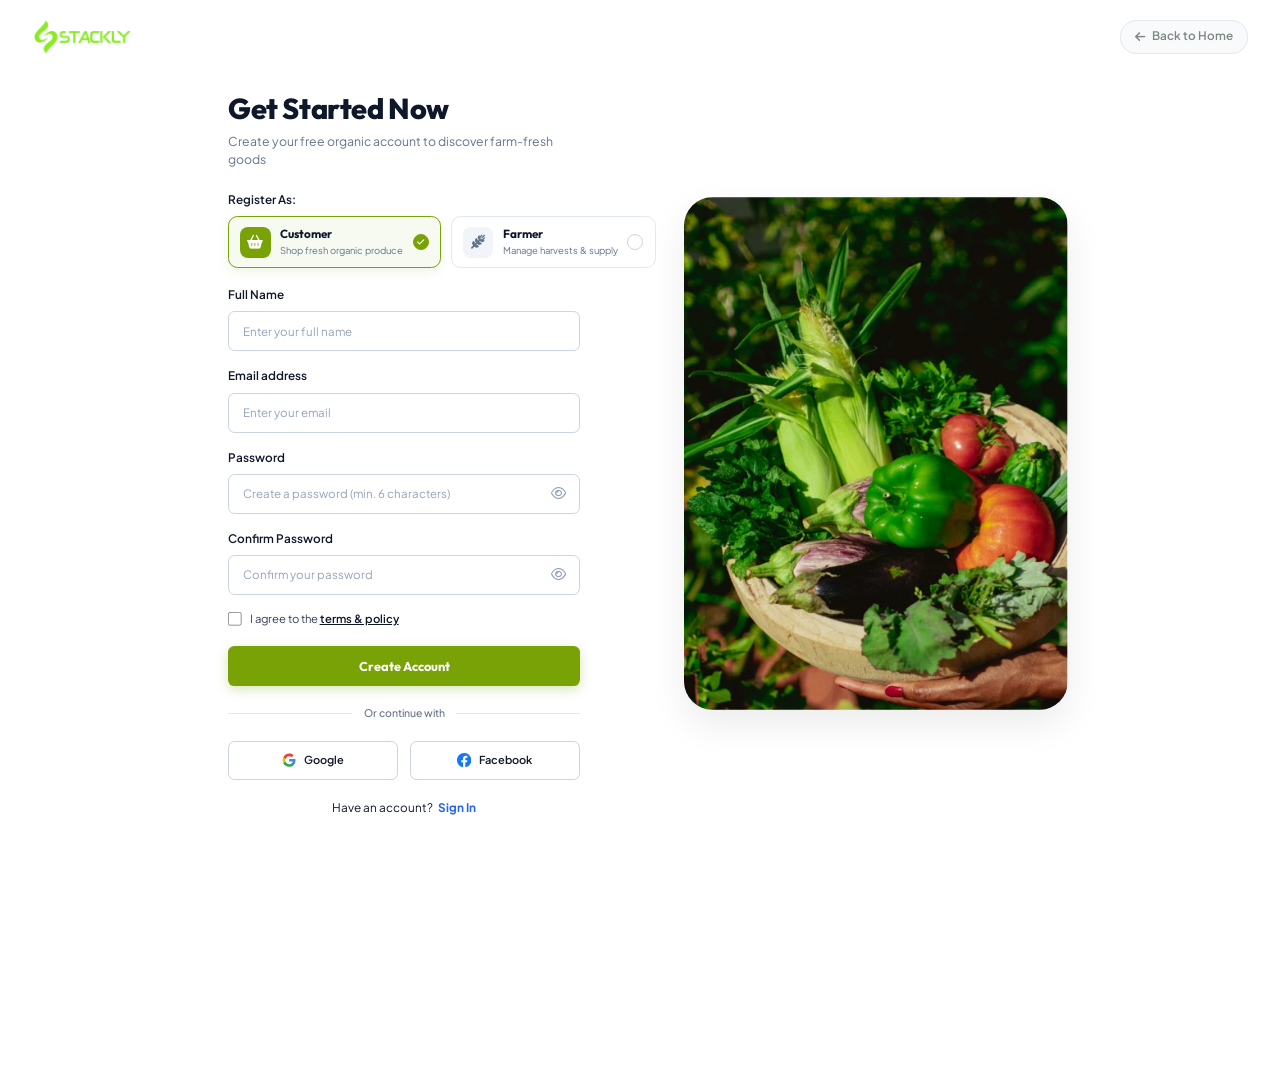
==== signup.html @ d99951fa "Add files via upload" ====
<!DOCTYPE html>
<html lang="en">
<head>
  <meta charset="UTF-8">
  <meta name="viewport" content="width=device-width, initial-scale=1.0">
  <meta name="description" content="Create a new Stackly Organic Food account to enjoy personalized farm produce selections, member discounts, and doorstep fresh deliveries.">
  <meta name="theme-color" content="#70a300">
  <title>Sign Up - Stackly Organic Food & Restaurant</title>

<link rel="shortcut icon" href="./assets/top-logo.webp" type="image/x-icon">

<link rel="preconnect" href="https://fonts.googleapis.com">
  <link rel="preconnect" href="https://fonts.gstatic.com" crossorigin>
  <link href="https://fonts.googleapis.com/css2?family=Caveat:wght@600;700&family=Outfit:wght@400;500;600;700;800&family=Plus+Jakarta+Sans:wght@300;400;500;600;700;800&display=swap" rel="stylesheet">

<link rel="stylesheet" href="https://cdnjs.cloudflare.com/ajax/libs/font-awesome/6.5.1/css/all.min.css">

<link rel="stylesheet" href="style.css">
</head>
<body class="auth-page-body">

<div id="stackly-preloader" class="stackly-preloader">
    <div class="preloader-bg-glow"></div>
    <div class="preloader-floating-leaves">
      <i class="fa-solid fa-leaf leaf-1"></i>
      <i class="fa-solid fa-seedling leaf-2"></i>
      <i class="fa-solid fa-leaf leaf-3"></i>
      <i class="fa-solid fa-carrot leaf-4"></i>
      <i class="fa-solid fa-apple-whole leaf-5"></i>
    </div>
    <div class="preloader-content">
      <div class="preloader-icon-wrapper">
        <div class="preloader-orbit-ring ring-outer"></div>
        <div class="preloader-orbit-ring ring-inner"></div>
        <div class="preloader-logo-box">
          <img src="./assets/logo.webp" alt="Stackly Organic Food" class="preloader-logo">
        </div>
        <div class="preloader-sprout-pulse" title="100% Organic">
          <i class="fa-solid fa-leaf"></i>
        </div>
      </div>
      <div class="preloader-brand-title">
        <span class="brand-name">Stackly</span>
        <span class="brand-tag">100% FRESH & ORGANIC</span>
      </div>
      <div class="preloader-progress-container">
        <div class="preloader-progress-bar">
          <div class="preloader-progress-fill" id="preloaderProgressFill"></div>
        </div>
        <div class="preloader-status-row">
          <span class="preloader-status-text" id="preloaderStatusText">Harvesting fresh goodness...</span>
          <span class="preloader-percent" id="preloaderPercent">0%</span>
        </div>
      </div>
    </div>
  </div>

<header class="auth-top-header">
    <a href="index.html" class="auth-header-logo" aria-label="Stackly Home">
      <img src="./assets/logo.webp" alt="Stackly Organic Food">
    </a>
    <a href="index.html" class="auth-back-link">
      <i class="fa-solid fa-arrow-left"></i>
      <span>Back to Home</span>
    </a>
  </header>

<main class="auth-main-wrapper">
    <div class="auth-split-grid">

<section class="auth-form-column">

<h1 class="auth-heading" style="margin-bottom: 8px;">Get Started Now</h1>
        <p class="auth-subheading">Create your free organic account to discover farm-fresh goods</p>

<form class="auth-form" id="signupForm" novalidate>

<div class="auth-role-group">
            <label class="auth-label">Register As:</label>
            <div class="auth-role-selector" id="signupRoleSelector">
              <label class="role-option active" data-role="customer">
                <input type="radio" name="userRole" value="customer" checked>
                <div class="role-option-inner">
                  <div class="role-icon">
                    <i class="fa-solid fa-basket-shopping"></i>
                  </div>
                  <div class="role-meta">
                    <span class="role-title">Customer</span>
                    <span class="role-subtitle">Shop fresh organic produce</span>
                  </div>
                  <div class="role-check-indicator">
                    <i class="fa-solid fa-check"></i>
                  </div>
                </div>
              </label>

<label class="role-option" data-role="farmer">
                <input type="radio" name="userRole" value="farmer">
                <div class="role-option-inner">
                  <div class="role-icon">
                    <i class="fa-solid fa-wheat-awn"></i>
                  </div>
                  <div class="role-meta">
                    <span class="role-title">Farmer</span>
                    <span class="role-subtitle">Manage harvests & supply</span>
                  </div>
                  <div class="role-check-indicator">
                    <i class="fa-solid fa-check"></i>
                  </div>
                </div>
              </label>
            </div>
          </div>

<div class="auth-form-group">
            <label for="signupName" class="auth-label">Full Name</label>
            <div class="auth-input-wrapper">
              <input 
                type="text" 
                id="signupName" 
                name="name" 
                class="auth-input" 
                placeholder="Enter your full name" 
                required 
                autocomplete="name"
              >
            </div>
          </div>

<div class="auth-form-group">
            <label for="signupEmail" class="auth-label">Email address</label>
            <div class="auth-input-wrapper">
              <input 
                type="email" 
                id="signupEmail" 
                name="email" 
                class="auth-input" 
                placeholder="Enter your email" 
                required 
                autocomplete="email"
              >
            </div>
          </div>

<div class="auth-form-group">
            <label for="signupPassword" class="auth-label">Password</label>
            <div class="auth-input-wrapper has-toggle">
              <input 
                type="password" 
                id="signupPassword" 
                name="password" 
                class="auth-input" 
                placeholder="Create a password (min. 6 characters)" 
                required 
                autocomplete="new-password"
              >
              <button type="button" class="auth-pwd-toggle" id="signupPwdToggle" aria-label="Toggle password visibility">
                <i class="fa-regular fa-eye" id="signupPwdIcon"></i>
              </button>
            </div>
          </div>

<div class="auth-form-group">
            <label for="signupConfirmPassword" class="auth-label">Confirm Password</label>
            <div class="auth-input-wrapper has-toggle">
              <input 
                type="password" 
                id="signupConfirmPassword" 
                name="confirmPassword" 
                class="auth-input" 
                placeholder="Confirm your password" 
                required 
                autocomplete="new-password"
              >
              <button type="button" class="auth-pwd-toggle" id="signupConfirmPwdToggle" aria-label="Toggle confirm password visibility">
                <i class="fa-regular fa-eye" id="signupConfirmPwdIcon"></i>
              </button>
            </div>
          </div>

<div class="auth-checkbox-row">
            <input type="checkbox" id="agreeTermsPolicy" name="terms" required>
            <label for="agreeTermsPolicy" class="auth-checkbox-label">
              I agree to the <a href="404.html">terms & policy</a>
            </label>
          </div>

<button type="submit" class="btn-auth-submit" id="signupSubmitBtn">
            <span>Create Account</span>
          </button>

<div class="auth-divider">
            <span>Or continue with</span>
          </div>

<div class="auth-social-row">

<a href="404.html" class="btn-social-auth" id="googleSignupBtn" aria-label="Sign up with Google">
              <svg viewBox="0 0 24 24" width="18" height="18">
                <path fill="#4285F4" d="M22.56 12.25c0-.78-.07-1.53-.2-2.25H12v4.26h5.92c-.26 1.37-1.04 2.53-2.21 3.31v2.77h3.57c2.08-1.92 3.28-4.74 3.28-8.09z"/>
                <path fill="#34A853" d="M12 23c2.97 0 5.46-.98 7.28-2.66l-3.57-2.77c-.98.66-2.23 1.06-3.71 1.06-2.86 0-5.29-1.93-6.16-4.53H2.18v2.84C3.99 20.53 7.7 23 12 23z"/>
                <path fill="#FBBC05" d="M5.84 14.09c-.22-.66-.35-1.36-.35-2.09s.13-1.43.35-2.09V7.06H2.18C1.43 8.55 1 10.22 1 12s.43 3.45 1.18 4.94l2.85-2.22.81-.63z"/>
                <path fill="#EA4335" d="M12 5.38c1.62 0 3.06.56 4.21 1.64l3.15-3.15C17.45 2.09 14.97 1 12 1 7.7 1 3.99 3.47 2.18 7.06l3.66 2.84c.87-2.6 3.3-4.52 6.16-4.52z"/>
              </svg>
              <span>Google</span>
            </a>

<a href="404.html" class="btn-social-auth" id="facebookSignupBtn" aria-label="Sign up with Facebook">
              <svg viewBox="0 0 24 24" width="18" height="18" fill="#1877F2">
                <path d="M24 12.073c0-6.627-5.373-12-12-12s-12 5.373-12 12c0 5.99 4.388 10.954 10.125 11.854v-8.385H7.078v-3.47h3.047V9.43c0-3.007 1.792-4.669 4.533-4.669 1.312 0 2.686.235 2.686.235v2.953H15.83c-1.491 0-1.956.925-1.956 1.874v2.25h3.328l-.532 3.47h-2.796v8.385C19.612 23.027 24 18.062 24 12.073z"/>
              </svg>
              <span>Facebook</span>
            </a>

</div>

<p class="auth-switch-text">
            Have an account? <a href="login.html" class="auth-switch-link">Sign In</a>
          </p>

</form>

</section>

<aside class="auth-image-column" aria-label="Fresh organic harvest bowl">
        <div class="auth-image-card">
          <img src="./assets/auth-signup-bg.webp" alt="Wooden bowl of fresh organic harvest held by farmer hands" class="auth-feature-img">
        </div>
      </aside>

</div>
  </main>

<div class="auth-success-toast" id="signupSuccessToast">
    <div class="toast-icon"><i class="fa-solid fa-check"></i></div>
    <span>Account created successfully! Redirecting to Login...</span>
    <div class="toast-spinner"></div>
  </div>

<div class="toast-container" id="toastContainer"></div>

<script src="script.js"></script>
  <script>

const roleOptions = document.querySelectorAll('#signupRoleSelector .role-option');
    roleOptions.forEach(opt => {
      opt.addEventListener('click', () => {
        roleOptions.forEach(o => o.classList.remove('active'));
        opt.classList.add('active');
        const radio = opt.querySelector('input[type="radio"]');
        if (radio) radio.checked = true;
      });
    });

function initPwdToggle(btnId, inputId, iconId) {
      const btn = document.getElementById(btnId);
      const input = document.getElementById(inputId);
      const icon = document.getElementById(iconId);
      if (btn && input) {
        btn.addEventListener('click', (e) => {
          e.preventDefault();
          const isPassword = input.type === 'password';
          input.type = isPassword ? 'text' : 'password';
          if (icon) {
            icon.classList.toggle('fa-eye', !isPassword);
            icon.classList.toggle('fa-eye-slash', isPassword);
          }
        });
      }
    }
    initPwdToggle('signupPwdToggle', 'signupPassword', 'signupPwdIcon');
    initPwdToggle('signupConfirmPwdToggle', 'signupConfirmPassword', 'signupConfirmPwdIcon');

let signupRedirectTimer = null;
    const signupFormEl = document.getElementById('signupForm');
    if (window.OrganicValidation && signupFormEl) {
      window.OrganicValidation.setupFormValidation(signupFormEl, {
        onValidSubmit: (form) => {
          const submitBtn = document.getElementById('signupSubmitBtn');
          if (submitBtn) {
            submitBtn.disabled = true;
            submitBtn.innerHTML = '<i class="fa-solid fa-circle-notch fa-spin"></i> <span>Creating account...</span>';
          }

const emailInput = document.getElementById('signupEmail');
          const emailVal = emailInput ? emailInput.value.trim() : '';
          if (emailVal) {
            localStorage.setItem('organic_user_email', emailVal);
            const username = emailVal.split('@')[0];
            localStorage.setItem('organic_user_name', username);
          }

const toast = document.getElementById('signupSuccessToast');
          if (toast) {
            toast.classList.add('show');
          }

signupRedirectTimer = setTimeout(() => {
            window.location.href = 'login.html';
          }, 2000);
        }
      });
    }

function resetSignupFormState() {
      if (signupRedirectTimer) {
        clearTimeout(signupRedirectTimer);
        signupRedirectTimer = null;
      }
      const submitBtn = document.getElementById('signupSubmitBtn');
      if (submitBtn) {
        submitBtn.disabled = false;
        submitBtn.innerHTML = '<span>Create Account</span>';
      }
      const toast = document.getElementById('signupSuccessToast');
      if (toast) {
        toast.classList.remove('show');
      }
    }

window.addEventListener('pageshow', resetSignupFormState);
    window.addEventListener('pagehide', resetSignupFormState);
  </script>
</body>
</html>
---- style.css ----
:root {

--color-primary: #79A206;
  --color-primary-dark: #638503;
  --color-primary-light: #EBF3D3;
  --color-primary-glow: rgba(121, 162, 6, 0.32);

--color-dark: #193820;
  --color-dark-surface: #122B18;
  --color-darkest: #0E2012;

--color-bg-body: #FFFFFF;
  --color-bg-cream: #F6F4EE;
  --color-bg-cream-alt: #FAF8F2;
  --color-bg-card: #FFFFFF;
  --color-bg-card-img: #FAF8F5;

--color-text-title: #193820;
  --color-text-body: #555E54;
  --color-text-muted: #7E887E;
  --color-text-light: #A3ACA2;

--color-star: #FFB800;
  --color-sale: #E53E3E;
  --color-hot: #DD6B20;
  --color-organic: #79A206;
  --color-fresh: #319795;
  --color-border: #E8E5DC;
  --color-border-light: #F0EDE4;

--font-heading: 'Outfit', 'Plus Jakarta Sans', sans-serif;
  --font-body: 'Plus Jakarta Sans', sans-serif;

--shadow-xs: 0 1px 3px rgba(0, 0, 0, 0.05);
  --shadow-sm: 0 4px 12px rgba(25, 56, 32, 0.06);
  --shadow-md: 0 8px 24px rgba(25, 56, 32, 0.09);
  --shadow-lg: 0 16px 40px rgba(25, 56, 32, 0.12);
  --shadow-green: 0 8px 25px rgba(121, 162, 6, 0.35);

--radius-xs: 4px;
  --radius-sm: 8px;
  --radius-md: 14px;
  --radius-lg: 20px;
  --radius-pill: 9999px;

--container-max-width: 1260px;
  --container-gutter: 24px;
  --transition-fast: 0.2s cubic-bezier(0.25, 0.8, 0.25, 1);
  --transition-normal: 0.3s cubic-bezier(0.25, 0.8, 0.25, 1);
  --transition-smooth: 0.5s cubic-bezier(0.16, 1, 0.3, 1);
  --carousel-gap: 24px;

--inner-hero-height: 420px;
  --inner-hero-height-mobile: 320px;
  --hero-banner-height: var(--inner-hero-height);
  --hero-banner-height-mobile: var(--inner-hero-height-mobile);
}

*, *::before, *::after {
  box-sizing: border-box;
  margin: 0;
  padding: 0;
}

html {
  font-size: 16px;
  scroll-behavior: smooth;
  -webkit-font-smoothing: antialiased;
  -moz-osx-font-smoothing: grayscale;
  overflow-x: hidden;
  max-width: 100%;
}

body {
  font-family: var(--font-body);
  color: var(--color-text-body);
  background-color: var(--color-bg-body);
  line-height: 1.6;
  overflow-x: hidden;
  max-width: 100%;
  zoom: 0.8;
}

html.filter-drawer-open,
body.filter-drawer-open {
  overflow: hidden !important;
  height: 100% !important;
  touch-action: none;
}

img {
  max-width: 100%;
  height: auto;
  display: block;
}

a {
  text-decoration: none;
  color: inherit;
  transition: var(--transition-normal);
}

ul {
  list-style: none;
}

button, input {
  font-family: inherit;
  border: none;
  outline: none;
  background: none;
}

button {
  cursor: pointer;
}

h1, h2, h3, h4, h5, h6 {
  font-family: var(--font-heading);
  color: var(--color-text-title);
  line-height: 1.25;
  font-weight: 700;
}

.container {
  width: 100%;
  max-width: var(--container-max-width);
  margin-left: auto;
  margin-right: auto;
  padding-left: var(--container-gutter);
  padding-right: var(--container-gutter);
}

.section-padding {
  padding-top: 90px;
  padding-bottom: 90px;
}

.bg-cream {
  background-color: var(--color-bg-cream);
}

.text-center {
  text-align: center;
}

.w-100 {
  width: 100%;
}

.mb-3 {
  margin-bottom: 1rem;
}

.section-title-wrap {
  margin-bottom: 48px;
}

.section-subtitle {
  display: inline-flex;
  align-items: center;
  gap: 10px;
  font-family: var(--font-heading);
  font-size: 0.95rem;
  font-weight: 700;
  color: var(--color-primary);
  text-transform: uppercase;
  letter-spacing: 2px;
  margin-bottom: 8px;
}

.sub-dash {
  display: inline-block;
  width: 24px;
  height: 2px;
  background-color: var(--color-primary);
  border-radius: var(--radius-pill);
}

.section-heading {
  font-size: 2.6rem;
  font-weight: 800;
  color: var(--color-dark);
  letter-spacing: -0.5px;
}

.btn {
  display: inline-flex;
  align-items: center;
  justify-content: center;
  gap: 10px;
  padding: 13px 28px;
  font-family: var(--font-heading);
  font-size: 0.95rem;
  font-weight: 700;
  border-radius: var(--radius-pill);
  transition: var(--transition-normal);
  cursor: pointer;
  text-align: center;
  position: relative;
  overflow: hidden;
  z-index: 1;
}

.btn-primary {
  background-color: var(--color-primary);
  color: #FFFFFF;
  box-shadow: 0 6px 18px var(--color-primary-glow);
}

.btn-primary:hover {
  background-color: var(--color-primary-dark);
  box-shadow: var(--shadow-green);
  transform: translateY(-2px);
  color: #FFFFFF;
}

.btn-primary:active {
  transform: translateY(0);
}

.btn-secondary {
  background-color: var(--color-primary-light);
  color: var(--color-dark);
  font-weight: 700;
}

.btn-secondary:hover {
  background-color: var(--color-primary);
  color: #FFFFFF;
}

.btn-dark {
  background-color: var(--color-dark);
  color: #FFFFFF;
}

.btn-dark:hover {
  background-color: var(--color-darkest);
  box-shadow: var(--shadow-md);
  transform: translateY(-2px);
}

.btn-outline {
  background-color: transparent;
  color: var(--color-dark);
  border: 2px solid var(--color-border);
}

.btn-outline:hover {
  border-color: var(--color-primary);
  background-color: var(--color-primary);
  color: #FFFFFF;
  transform: translateY(-2px);
}

.btn-lg {
  padding: 15px 34px;
  font-size: 1.05rem;
}

.badge-pill {
  display: inline-flex;
  align-items: center;
  gap: 8px;
  padding: 6px 16px;
  border-radius: var(--radius-pill);
  font-size: 0.85rem;
  font-weight: 700;
  background-color: var(--color-primary-light);
  color: var(--color-primary-dark);
}

.header-area,
.header-inner,
.site-header {
  position: relative;
  z-index: 1000;
  width: 100%;
}

.top-bar {
  font-family: var(--font-body);
  background-color: var(--color-dark);
  color: #D2DCD4;
  font-size: 0.82rem;
  line-height: 1.5;
  padding: 9px 0;
  border-bottom: 1px solid rgba(255, 255, 255, 0.08);
}

.top-bar-container {
  display: flex;
  justify-content: space-between;
  align-items: center;
}

.top-bar-left, .top-bar-right {
  display: flex;
  align-items: center;
  gap: 14px;
}

.top-info i, .top-link i, .top-currency i {
  color: var(--color-primary);
  margin-right: 4px;
}

.top-divider {
  color: rgba(255, 255, 255, 0.2);
}

.top-link:hover {
  color: #FFFFFF;
}

.navbar {
  position: absolute;
  top: 100%;
  left: 0;
  right: 0;
  width: 100%;
  background-color: transparent;
  padding: 18px 0;
  border-bottom: none;
  transition: background-color 0.35s ease, padding 0.35s ease, box-shadow 0.35s ease;
  z-index: 100;
}

.header-plain .navbar:not(.sticky) {
  position: relative;
  top: 0;
  background-color: #FFFFFF;
  box-shadow: 0 2px 10px rgba(0, 0, 0, 0.04);
}

.header-inner .navbar:not(.sticky) {
  position: absolute;
  top: 100%;
  left: 0;
  right: 0;
  width: 100%;
  background-color: transparent;
  padding: 18px 0;
  border-bottom: none;
  box-shadow: none;
}

.header-inner .navbar:not(.sticky) .nav-link {
  color: #FFFFFF;
}

.header-inner .navbar:not(.sticky) .nav-link:hover {
  color: var(--color-primary);
  background-color: rgba(255, 255, 255, 0.15);
}

.header-inner .navbar:not(.sticky) .nav-link.active {
  color: var(--color-primary);
}

.header-inner .navbar:not(.sticky) .nav-link.active::after {
  background-color: var(--color-primary);
}

.header-inner .navbar:not(.sticky) .action-btn {
  background-color: rgba(255, 255, 255, 0.15);
  border: 1.5px solid rgba(255, 255, 255, 0.35);
  color: #FFFFFF;
  backdrop-filter: blur(8px);
  -webkit-backdrop-filter: blur(8px);
}

.header-inner .navbar:not(.sticky) .action-btn:hover {
  background-color: var(--color-primary);
  border-color: var(--color-primary);
  color: #FFFFFF;
}

.header-inner .navbar:not(.sticky) .hamburger-btn {
  background-color: rgba(255, 255, 255, 0.18);
  border: 1px solid rgba(255, 255, 255, 0.3);
}

.header-inner .navbar:not(.sticky) .hamburger-btn span {
  background-color: #FFFFFF;
}

.navbar.sticky,
.header-inner .navbar.sticky {
  position: fixed !important;
  top: 0 !important;
  left: 0 !important;
  right: 0 !important;
  width: 100% !important;
  padding: 18px 0 !important;
  min-height: 86px !important;
  background-color: rgba(255, 255, 255, 0.98) !important;
  backdrop-filter: blur(14px) !important;
  -webkit-backdrop-filter: blur(14px) !important;
  box-shadow: 0 4px 20px rgba(0, 0, 0, 0.08) !important;
  border-bottom: none !important;
  z-index: 1000 !important;
  transform: translateY(0) !important;
  animation: navSlideDown 0.35s ease forwards;
}

@keyframes navSlideDown {
  from {
    transform: translateY(-100%);
  }
  to {
    transform: translateY(0);
  }
}

.navbar.sticky .brand-logo,
.header-inner .navbar.sticky .brand-logo {
  height: 50px !important;
}

.navbar.sticky .nav-link,
.header-inner .navbar.sticky .nav-link {
  color: var(--color-text-title) !important;
}

.navbar.sticky .nav-link:hover,
.header-inner .navbar.sticky .nav-link:hover {
  color: var(--color-primary) !important;
  background-color: var(--color-primary-light) !important;
}

.navbar.sticky .nav-link.active,
.header-inner .navbar.sticky .nav-link.active {
  color: var(--color-primary) !important;
}

.navbar.sticky .action-btn,
.header-inner .navbar.sticky .action-btn {
  background-color: rgba(255, 255, 255, 0.90) !important;
  border: 1.5px solid rgba(25, 56, 32, 0.20) !important;
  color: var(--color-dark) !important;
}

.navbar.sticky .action-btn:hover,
.header-inner .navbar.sticky .action-btn:hover {
  background-color: var(--color-primary) !important;
  border-color: var(--color-primary) !important;
  color: #FFFFFF !important;
}

.navbar.sticky .hamburger-btn,
.header-inner .navbar.sticky .hamburger-btn {
  background-color: var(--color-bg-cream) !important;
  border: none !important;
}

.navbar.sticky .hamburger-btn span,
.header-inner .navbar.sticky .hamburger-btn span {
  background-color: var(--color-dark) !important;
}

.nav-container {
  display: flex;
  justify-content: space-between;
  align-items: center;
}

.brand-logo {
  height: 52px;
  width: auto;
  object-fit: contain;
  transition: var(--transition-normal);
}

.navbar.sticky .brand-logo {
  height: 50px;
}

.nav-menu {
  display: flex;
  align-items: center;
  gap: 8px;
}

.nav-link {
  font-family: var(--font-heading);
  font-size: 1.05rem;
  font-weight: 600;
  color: var(--color-text-title);
  padding: 10px 18px;
  border-radius: var(--radius-pill);
  position: relative;
  transition: var(--transition-normal);
}

.nav-link:hover {
  color: var(--color-primary);
  background-color: var(--color-primary-light);
}

.nav-link.active {
  color: var(--color-primary);
  font-weight: 700;
}

.nav-link.active::after {
  content: '';
  position: absolute;
  bottom: 4px;
  left: 50%;
  transform: translateX(-50%);
  width: 18px;
  height: 3px;
  background-color: var(--color-primary);
  border-radius: var(--radius-pill);
}

.nav-actions {
  display: flex;
  align-items: center;
  gap: 14px;
}

.action-btn {
  width: 44px;
  height: 44px;
  border-radius: 50%;
  background-color: rgba(255, 255, 255, 0.90);
  border: 1.5px solid rgba(25, 56, 32, 0.20);
  color: var(--color-dark);
  font-size: 1.05rem;
  display: flex;
  align-items: center;
  justify-content: center;
  position: relative;
  transition: var(--transition-normal);
  box-shadow: 0 2px 6px rgba(0, 0, 0, 0.04);
}

.action-btn:hover {
  background-color: var(--color-primary);
  border-color: var(--color-primary);
  color: #FFFFFF;
  transform: translateY(-2px);
  box-shadow: 0 4px 14px var(--color-primary-glow);
}

.badge-count {
  position: absolute;
  top: -4px;
  right: -4px;
  width: 20px;
  height: 20px;
  border-radius: 50%;
  background-color: var(--color-primary);
  color: #FFFFFF;
  font-size: 0.72rem;
  font-weight: 700;
  display: flex;
  align-items: center;
  justify-content: center;
  border: 2px solid #FFFFFF;
  transition: transform 0.2s ease;
}

.badge-count.badge-bounce {
  animation: badgePop 0.35s ease-out;
}

@keyframes badgePop {
  0% { transform: scale(1); }
  50% { transform: scale(1.35); }
  100% { transform: scale(1); }
}

.nav-login-btn {
  padding: 10px 24px;
  font-size: 0.95rem;
  font-weight: 700;
  border-radius: var(--radius-pill);
  letter-spacing: 0.3px;
  display: inline-flex;
  align-items: center;
  justify-content: center;
  margin-left: 20px;
  margin-right: -10px;
}

.hamburger-btn {
  display: none;
  flex-direction: column;
  justify-content: center;
  gap: 5px;
  width: 44px;
  height: 44px;
  background-color: var(--color-bg-cream);
  border-radius: var(--radius-sm);
  padding: 10px;
}

.hamburger-btn span {
  display: block;
  width: 100%;
  height: 2.5px;
  background-color: var(--color-dark);
  border-radius: 2px;
  transition: var(--transition-normal);
}

.page-banner,
.gallery-page-banner,
.news-page-banner,
.contact-page-banner {
  position: relative;
  height: var(--inner-hero-height, 420px);
  min-height: var(--inner-hero-height, 420px);
  background-color: var(--color-dark);
  background-position: center;
  background-size: cover;
  background-repeat: no-repeat;
  display: flex;
  align-items: center;
  overflow: hidden;
  padding: 130px 0 50px;
  margin-top: 0 !important;
}

.page-banner .page-banner-overlay,
.gallery-page-banner .page-banner-overlay,
.news-page-banner .page-banner-overlay,
.contact-page-banner .page-banner-overlay {
  position: absolute;
  inset: 0;
  background: linear-gradient(135deg, rgba(14, 32, 18, 0.90) 0%, rgba(14, 32, 18, 0.75) 100%);
  z-index: 1;
}

.page-banner .page-banner-container,
.gallery-page-banner .page-banner-container,
.news-page-banner .page-banner-container,
.contact-page-banner .page-banner-container {
  position: relative;
  z-index: 2;
  display: flex;
  flex-direction: column;
  align-items: flex-start;
  justify-content: center;
  width: 100%;
}

.page-banner-content {
  display: flex;
  flex-direction: column;
  align-items: flex-start;
  text-align: left;
  max-width: 720px;
}

.page-banner .page-banner-tag,
.gallery-page-banner .page-banner-tag,
.news-page-banner .page-banner-tag,
.contact-page-banner .page-banner-tag {
  display: inline-block;
  font-size: 0.85rem;
  font-weight: 700;
  text-transform: uppercase;
  letter-spacing: 1.5px;
  color: var(--color-primary);
  margin-bottom: 8px;
  line-height: 1.2;
}

.page-banner .page-banner-title,
.gallery-page-banner .page-banner-title,
.news-page-banner .page-banner-title,
.contact-page-banner .page-banner-title {
  font-size: 3.2rem;
  font-weight: 800;
  color: #FFFFFF;
  line-height: 1.15;
  margin: 0 0 12px 0;
  padding: 0;
}

.page-banner .page-breadcrumb,
.gallery-page-banner .page-breadcrumb,
.news-page-banner .page-breadcrumb,
.contact-page-banner .page-breadcrumb {
  display: inline-flex;
  align-items: center;
  gap: 10px;
  font-size: 0.95rem;
  font-weight: 600;
  color: rgba(255, 255, 255, 0.75);
  margin: 0;
  padding: 0;
  background: transparent;
  border: none;
  border-radius: 0;
}

.page-banner .page-breadcrumb a,
.gallery-page-banner .page-breadcrumb a,
.news-page-banner .page-breadcrumb a,
.contact-page-banner .page-breadcrumb a {
  color: #FFFFFF;
  transition: var(--transition-fast);
  text-decoration: none;
}

.page-banner .page-breadcrumb a:hover,
.gallery-page-banner .page-breadcrumb a:hover,
.news-page-banner .page-breadcrumb a:hover,
.contact-page-banner .page-breadcrumb a:hover {
  color: var(--color-primary);
}

.page-banner .page-breadcrumb span.divider,
.gallery-page-banner .page-breadcrumb span.divider,
.news-page-banner .page-breadcrumb span.divider,
.contact-page-banner .page-breadcrumb span.divider,
.contact-page-banner .page-breadcrumb .divider {
  color: var(--color-primary);
  font-weight: 600;
}

.page-banner .page-breadcrumb span.current,
.gallery-page-banner .page-breadcrumb span.current,
.news-page-banner .page-breadcrumb span.current,
.contact-page-banner .page-breadcrumb span.current,
.contact-page-banner .page-breadcrumb .current {
  color: var(--color-primary);
  font-weight: 600;
}

@media (max-width: 768px) {
  .page-banner,
  .gallery-page-banner,
  .news-page-banner,
  .contact-page-banner {
    height: var(--inner-hero-height-mobile, 320px);
    min-height: var(--inner-hero-height-mobile, 320px);
    padding: 105px 0 35px;
  }

.page-banner-content {
    max-width: 100%;
  }

.page-banner .page-banner-tag,
  .gallery-page-banner .page-banner-tag,
  .news-page-banner .page-banner-tag,
  .contact-page-banner .page-banner-tag {
    font-size: 0.8rem;
    margin-bottom: 6px;
  }

.page-banner .page-banner-title,
  .gallery-page-banner .page-banner-title,
  .news-page-banner .page-banner-title,
  .contact-page-banner .page-banner-title {
    font-size: 2.2rem;
    line-height: 1.2;
    margin: 0 0 10px 0;
  }

.page-banner .page-breadcrumb,
  .gallery-page-banner .page-breadcrumb,
  .news-page-banner .page-breadcrumb,
  .contact-page-banner .page-breadcrumb {
    font-size: 0.88rem;
    gap: 8px;
  }
}

@media (max-width: 480px) {
  .page-banner,
  .gallery-page-banner,
  .news-page-banner,
  .contact-page-banner {
    height: var(--inner-hero-height-mobile, 300px);
    min-height: var(--inner-hero-height-mobile, 300px);
    padding: 95px 0 30px;
  }

.page-banner .page-banner-title,
  .gallery-page-banner .page-banner-title,
  .news-page-banner .page-banner-title,
  .contact-page-banner .page-banner-title {
    font-size: 1.85rem;
    margin: 0 0 8px 0;
  }

.page-banner .page-breadcrumb,
  .gallery-page-banner .page-breadcrumb,
  .news-page-banner .page-breadcrumb,
  .contact-page-banner .page-breadcrumb {
    font-size: 0.82rem;
    gap: 6px;
  }
}

.mobile-drawer-overlay {
  position: fixed;
  inset: 0;
  background: rgba(0, 0, 0, 0.6);
  backdrop-filter: blur(4px);
  opacity: 0;
  visibility: hidden;
  z-index: 1999;
  transition: var(--transition-normal);
}

.mobile-drawer-overlay.active {
  opacity: 1;
  visibility: visible;
}

.mobile-drawer {
  position: fixed;
  top: 0;
  left: 0;
  right: 0;
  bottom: 0;
  width: 100%;
  height: 125vh;
  height: 125dvh;
  min-height: 125vh;
  max-width: 100%;
  background: #FFFFFF;
  z-index: 2000;
  transform: translateX(100%);
  transition: transform 0.35s cubic-bezier(0.16, 1, 0.3, 1);
  display: flex;
  flex-direction: column;
  padding: 24px 20px;
  box-shadow: none;
  overflow-y: auto;
  -webkit-overflow-scrolling: touch;
  scrollbar-width: none;
  -ms-overflow-style: none;
}

.mobile-drawer::-webkit-scrollbar {
  display: none;
}

.mobile-drawer.active {
  transform: translateX(0);
}

@media (min-width: 993px) {
  .hamburger-btn {
    display: none !important;
  }

.mobile-drawer,
  .mobile-drawer.active {
    display: none !important;
    transform: translateX(100%) !important;
    visibility: hidden !important;
    pointer-events: none !important;
  }

.mobile-drawer-overlay,
  .mobile-drawer-overlay.active {
    display: none !important;
    opacity: 0 !important;
    visibility: hidden !important;
    pointer-events: none !important;
  }
}

.drawer-header {
  display: flex;
  justify-content: space-between;
  align-items: center;
  padding-bottom: 20px;
  border-bottom: 1px solid var(--color-border-light);
  flex-shrink: 0;
}

.drawer-logo {
  height: 42px;
}

.drawer-close-btn {
  width: 42px;
  height: 42px;
  display: flex;
  align-items: center;
  justify-content: center;
  font-size: 2rem;
  color: var(--color-text-muted);
  line-height: 1;
  background: var(--color-bg-light);
  border-radius: 50%;
  cursor: pointer;
  transition: var(--transition-fast);
}

.drawer-close-btn:hover {
  color: var(--color-primary);
  background: var(--color-primary-light);
}

.mobile-menu-links {
  margin-top: 24px;
  display: flex;
  flex-direction: column;
  gap: 10px;
  flex-grow: 1;
}

.mobile-menu-links a {
  display: flex;
  align-items: center;
  justify-content: space-between;
  font-family: var(--font-heading);
  font-size: 1.25rem;
  font-weight: 700;
  padding: 12px 18px;
  border-radius: var(--radius-sm);
  color: var(--color-text-title);
  transition: var(--transition-fast);
}

.mobile-menu-links a.active, .mobile-menu-links a:hover {
  background-color: var(--color-primary-light);
  color: var(--color-primary);
}

.drawer-footer {
  margin-top: auto;
  padding-top: 24px;
  border-top: 1px solid var(--color-border-light);
  flex-shrink: 0;
}

.drawer-contact-info p {
  font-size: 0.88rem;
  margin-bottom: 6px;
  color: var(--color-text-muted);
}

.drawer-contact-info i {
  color: var(--color-primary);
  width: 20px;
}

.search-modal {
  position: fixed;
  inset: 0;
  background: rgba(14, 32, 18, 0.85);
  backdrop-filter: blur(8px);
  z-index: 2100;
  display: flex;
  align-items: center;
  justify-content: center;
  padding: 20px;
  opacity: 0;
  visibility: hidden;
  transition: var(--transition-normal);
}

.search-modal.active {
  opacity: 1;
  visibility: visible;
}

.search-modal-content {
  width: 100%;
  max-width: 650px;
  background: #FFFFFF;
  border-radius: var(--radius-lg);
  padding: 30px;
  box-shadow: var(--shadow-lg);
  transform: translateY(-20px);
  transition: var(--transition-smooth);
}

.search-modal.active .search-modal-content {
  transform: translateY(0);
}

.search-input-wrap {
  display: flex;
  align-items: center;
  gap: 15px;
  border-bottom: 2px solid var(--color-primary);
  padding-bottom: 12px;
}

.search-input-wrap .search-icon {
  font-size: 1.3rem;
  color: var(--color-primary);
}

.search-input-wrap input {
  flex: 1;
  font-size: 1.15rem;
  color: var(--color-text-title);
}

.search-close-btn {
  font-size: 1.8rem;
  color: var(--color-text-muted);
  line-height: 1;
}

.search-suggestions {
  margin-top: 18px;
  display: flex;
  flex-wrap: wrap;
  align-items: center;
  gap: 10px;
}

.suggestion-label {
  font-size: 0.85rem;
  color: var(--color-text-muted);
  font-weight: 600;
}

.suggestion-tag {
  font-size: 0.82rem;
  background: var(--color-bg-cream);
  padding: 5px 12px;
  border-radius: var(--radius-pill);
  cursor: pointer;
  transition: var(--transition-fast);
}

.suggestion-tag:hover {
  background: var(--color-primary);
  color: #FFFFFF;
}

.cart-drawer {
  position: fixed;
  top: 0;
  right: 0;
  bottom: 0;
  width: 400px;
  max-width: 90vw;
  background: #FFFFFF;
  z-index: 2050;
  transform: translateX(100%);
  transition: var(--transition-smooth);
  display: flex;
  flex-direction: column;
  box-shadow: var(--shadow-lg);
}

.cart-drawer.active {
  transform: translateX(0);
}

.cart-drawer-header {
  display: flex;
  justify-content: space-between;
  align-items: center;
  padding: 22px 24px;
  border-bottom: 1px solid var(--color-border-light);
}

.cart-drawer-header h3 {
  font-size: 1.25rem;
  color: var(--color-dark);
}

.cart-close-btn {
  font-size: 1.8rem;
  color: var(--color-text-muted);
  line-height: 1;
}

.cart-close-btn:hover {
  color: var(--color-sale);
}

.cart-shipping-notice {
  padding: 14px 24px;
  background-color: var(--color-bg-cream);
  border-bottom: 1px solid var(--color-border);
}

.shipping-text {
  font-size: 0.82rem;
  color: var(--color-dark);
  display: flex;
  align-items: center;
  gap: 8px;
  margin-bottom: 8px;
}

.shipping-text i {
  color: var(--color-primary);
}

.shipping-progress-track {
  width: 100%;
  height: 6px;
  background: #E2DFD6;
  border-radius: var(--radius-pill);
  overflow: hidden;
}

.shipping-progress-fill {
  height: 100%;
  background: var(--color-primary);
  border-radius: var(--radius-pill);
  transition: width 0.4s ease;
}

.cart-items-container {
  flex: 1;
  overflow-y: auto;
  padding: 20px 24px;
  display: flex;
  flex-direction: column;
  gap: 16px;
}

.cart-item {
  display: flex;
  align-items: center;
  gap: 14px;
  padding-bottom: 16px;
  border-bottom: 1px solid var(--color-border-light);
}

.cart-item-img {
  width: 65px;
  height: 65px;
  object-fit: contain;
  background: var(--color-bg-card-img);
  border-radius: var(--radius-sm);
  padding: 5px;
}

.cart-item-img[src$=".jpg"],
.cart-item-img[src$=".jpeg"],
.cart-item-img[src$=".webp"] {
  padding: 0;
  object-fit: cover;
}

.cart-item-details {
  flex: 1;
}

.cart-item-title {
  font-size: 0.95rem;
  font-weight: 700;
  color: var(--color-dark);
  margin-bottom: 2px;
}

.cart-item-price {
  font-size: 0.9rem;
  font-weight: 700;
  color: var(--color-primary);
  display: block;
  margin-bottom: 6px;
}

.cart-qty-ctrl {
  display: inline-flex;
  align-items: center;
  border: 1px solid var(--color-border);
  border-radius: var(--radius-pill);
  padding: 2px 6px;
}

.qty-btn {
  width: 22px;
  height: 22px;
  display: flex;
  align-items: center;
  justify-content: center;
  font-weight: 700;
  color: var(--color-dark);
  cursor: pointer;
}

.qty-btn:hover {
  color: var(--color-primary);
}

.qty-val {
  padding: 0 8px;
  font-size: 0.85rem;
  font-weight: 600;
}

.cart-item-remove {
  color: var(--color-text-light);
  font-size: 1rem;
  padding: 6px;
  transition: var(--transition-fast);
}

.cart-item-remove:hover {
  color: var(--color-sale);
  transform: scale(1.1);
}

.cart-drawer-footer {
  padding: 20px 24px;
  border-top: 1px solid var(--color-border-light);
  background-color: #FFFFFF;
}

.cart-subtotal-row {
  display: flex;
  justify-content: space-between;
  align-items: center;
  font-size: 1.1rem;
  font-weight: 700;
  color: var(--color-dark);
  margin-bottom: 16px;
}

.cart-subtotal-val {
  color: var(--color-primary);
  font-size: 1.25rem;
}

.cart-actions-row {
  display: flex;
  flex-direction: column;
  gap: 10px;
}

.hero-section {
  position: relative;
  background-color: #F4F3F0;
  overflow: hidden;
  height: 690px;
  width: 100%;
}

.hero-slider-wrapper {
  position: relative;
  width: 100%;
  height: 100%;
}

.hero-slide {
  position: absolute;
  inset: 0;
  width: 100%;
  height: 100%;
  opacity: 0;
  visibility: hidden;
  pointer-events: none;
  transition: opacity 1.3s cubic-bezier(0.4, 0, 0.2, 1), visibility 1.3s cubic-bezier(0.4, 0, 0.2, 1);
  display: flex;
  align-items: center;
  z-index: 1;
}

.hero-slide.active {
  opacity: 1;
  visibility: visible;
  pointer-events: auto;
  z-index: 2;
}

.hero-media-bg {
  position: absolute;
  inset: 0;
  width: 100%;
  height: 100%;
  overflow: hidden;
  z-index: 1;
  pointer-events: none;
}

.hero-media-bg::before {
  content: '';
  position: absolute;
  inset: 0;
  background: linear-gradient(
    180deg,
    rgba(244, 243, 240, 0.88) 0%,
    rgba(244, 243, 240, 0.65) 60px,
    rgba(244, 243, 240, 0.25) 120px,
    transparent 180px
  );
  z-index: 2;
  pointer-events: none;
}

.hero-media-bg::after {
  content: '';
  position: absolute;
  inset: 0;
  background: linear-gradient(
    90deg,
    rgba(244, 243, 240, 0.90) 0%,
    rgba(244, 243, 240, 0.65) 35%,
    rgba(244, 243, 240, 0.20) 55%,
    transparent 70%
  );
  z-index: 2;
  pointer-events: none;
}

.hero-bg-img {
  position: absolute;
  right: 0;
  top: 50%;
  width: 100%;
  height: 100%;
  object-fit: cover;
  object-position: right 30%;
  transform: translateY(-50%) scale(1.02);
  transform-origin: right center;
  transition: transform 2.2s cubic-bezier(0.2, 0.8, 0.2, 1), opacity 1.3s ease-in-out;
}

.hero-img-slide-1 {
  object-position: right 25%;
  transform: translateY(-50%) scale(1.04);
}

.hero-slide.active .hero-img-slide-1 {
  transform: translateY(-50%) scale(1.07);
}

.hero-img-slide-2 {
  object-position: right 45%;
  transform: translateY(-50%) scale(1.01);
}

.hero-slide.active .hero-img-slide-2 {
  transform: translateY(-50%) scale(1.04);
}

.hero-img-slide-3 {
  object-position: right 46%;
  transform: translateY(-50%) scale(1.01);
}

.hero-slide.active .hero-img-slide-3 {
  transform: translateY(-50%) scale(1.04);
}

.hero-container {
  display: flex;
  align-items: center;
  height: 100%;
  position: relative;
  max-width: 1480px;
  z-index: 3;
  padding: 95px 40px 24px;
}

.hero-content {
  max-width: 580px;
  z-index: 4;
  transform: translateY(16px);
  opacity: 0;
  transition: transform 1.1s cubic-bezier(0.16, 1, 0.3, 1) 0.15s, opacity 1.1s ease 0.15s;
}

.hero-slide.active .hero-content {
  transform: translateY(0);
  opacity: 1;
}

.hero-badge {
  display: inline-flex;
  align-items: center;
  gap: 8px;
  padding: 6px 14px;
  background: rgba(121, 162, 6, 0.12);
  color: var(--color-primary-dark);
  border-radius: var(--radius-pill);
  font-weight: 700;
  font-size: 0.9rem;
  margin-bottom: 20px;
}

.hero-badge i {
  color: var(--color-primary);
}

.hero-title {
  font-size: 3.8rem;
  font-weight: 800;
  color: var(--color-dark);
  line-height: 1.12;
  letter-spacing: -1px;
  margin-bottom: 22px;
}

.hero-desc {
  font-size: 1.08rem;
  color: var(--color-text-body);
  line-height: 1.7;
  margin-bottom: 34px;
  border-left: 2px solid #CBD5CD;
  padding-left: 16px;
}

.hero-btn-group {
  display: flex;
  align-items: center;
  gap: 16px;
  flex-wrap: wrap;
}

.hero-btn-group .btn {
  text-transform: uppercase;
  letter-spacing: 0.5px;
  font-weight: 700;
}

.carousel-dots-wrap {
  position: absolute;
  bottom: 24px;
  left: 50%;
  transform: translateX(-50%);
  display: flex;
  align-items: center;
  gap: 12px;
  z-index: 10;
}

.carousel-dot {
  width: 12px;
  height: 12px;
  border-radius: var(--radius-pill);
  background-color: rgba(25, 56, 32, 0.22);
  cursor: pointer;
  transition: all 0.35s cubic-bezier(0.25, 0.8, 0.25, 1);
  padding: 0;
}

.carousel-dot:hover {
  background-color: var(--color-primary);
}

.carousel-dot.active {
  width: 32px;
  background-color: var(--color-primary);
  box-shadow: 0 2px 8px var(--color-primary-glow);
}

.gallery-section {
  position: relative;
  overflow: hidden;
  max-width: 100%;
}

.gallery-carousel-wrap {
  position: relative;
  overflow: hidden;
  padding: 10px 0 20px;
  width: 100%;
  max-width: 100%;
}

.gallery-track {
  display: flex;
  gap: var(--carousel-gap, 24px);
  width: max-content;
}

.gallery-track .marquee-group {
  display: flex;
  gap: var(--carousel-gap, 24px);
  flex-shrink: 0;
  will-change: transform;
  animation: scrollGalleryMarquee 30s linear infinite;
}

.gallery-carousel-wrap:hover .marquee-group {
  animation-play-state: paused;
}

@keyframes scrollGalleryMarquee {
  0% {
    transform: translateX(0);
  }
  100% {
    transform: translateX(calc(-100% - var(--carousel-gap, 24px)));
  }
}

.gallery-section .carousel-dots-wrap,
.testimonials-section .carousel-dots-wrap,
.products-section .carousel-dots-wrap {
  position: relative;
  bottom: auto;
  left: auto;
  transform: none;
  display: flex;
  justify-content: center;
  margin-top: 36px;
}

.gallery-card {
  flex: 0 0 290px;
  width: 290px;
  border-radius: var(--radius-md);
  overflow: hidden;
  box-shadow: var(--shadow-sm);
  background: #FFFFFF;
}

.gallery-img-box {
  position: relative;
  height: 270px;
  overflow: hidden;
}

.gallery-img-box img {
  width: 100%;
  height: 100%;
  object-fit: cover;
  transition: transform 0.6s ease;
}

.gallery-overlay {
  position: absolute;
  inset: 0;
  background: linear-gradient(to top, rgba(14, 32, 18, 0.85) 0%, rgba(14, 32, 18, 0.1) 60%, transparent 100%);
  display: flex;
  flex-direction: column;
  justify-content: flex-end;
  padding: 20px;
  opacity: 0;
  transform: translateY(10px);
  transition: all 0.4s ease;
}

.gallery-tag {
  font-size: 0.75rem;
  font-weight: 700;
  text-transform: uppercase;
  letter-spacing: 1px;
  color: var(--color-primary);
  margin-bottom: 4px;
}

.gallery-card-title {
  color: #FFFFFF;
  font-size: 1.15rem;
  font-weight: 700;
}

.gallery-zoom-btn {
  display: none !important;
}

.gallery-card:hover .gallery-img-box img {
  transform: scale(1.08);
}

.gallery-card:hover .gallery-overlay {
  opacity: 1;
  transform: translateY(0);
}

.category-tabs {
  display: inline-flex;
  align-items: center;
  gap: 8px;
  background-color: var(--color-bg-cream);
  padding: 6px;
  border-radius: var(--radius-pill);
  margin-top: 24px;
  flex-wrap: wrap;
  justify-content: center;
}

.filter-tab {
  padding: 10px 24px;
  border-radius: var(--radius-pill);
  font-family: var(--font-heading);
  font-size: 0.95rem;
  font-weight: 600;
  color: var(--color-text-title);
  transition: var(--transition-fast);
  cursor: pointer;
}

.filter-tab:hover {
  color: var(--color-primary);
}

.filter-tab.active {
  background-color: var(--color-primary);
  color: #FFFFFF;
  box-shadow: 0 4px 12px var(--color-primary-glow);
}

.products-grid {
  display: grid;
  grid-template-columns: repeat(4, 1fr);
  gap: 24px;
  margin-top: 40px;
}

.product-card {
  background: #FFFFFF;
  border: 1px solid var(--color-border-light);
  border-radius: var(--radius-md);
  padding: 18px;
  position: relative;
  transition: var(--transition-normal);
  display: flex;
  flex-direction: column;
}

.product-card:hover {
  border-color: rgba(121, 162, 6, 0.4);
  transform: translateY(-8px);
  box-shadow: var(--shadow-md);
}

.product-badge {
  position: absolute;
  top: 14px;
  left: 14px;
  padding: 4px 12px;
  border-radius: var(--radius-pill);
  font-size: 0.75rem;
  font-weight: 700;
  z-index: 2;
  text-transform: uppercase;
  letter-spacing: 0.5px;
}

.badge-sale {
  background-color: #FEE2E2;
  color: #DC2626;
}

.badge-organic {
  background-color: var(--color-primary-light);
  color: var(--color-primary-dark);
}

.badge-fresh {
  background-color: #E6FFFA;
  color: #2C7A7B;
}

.badge-new {
  background-color: #EBF8FF;
  color: #2B6CB0;
}

.badge-hot {
  background-color: #FFEDD5;
  color: #C2410C;
}

.wishlist-btn {
  position: absolute;
  top: 14px;
  right: 14px;
  width: 34px;
  height: 34px;
  border-radius: 50%;
  background: #FFFFFF;
  box-shadow: var(--shadow-xs);
  display: flex;
  align-items: center;
  justify-content: center;
  color: var(--color-text-muted);
  font-size: 0.95rem;
  z-index: 2;
  transition: var(--transition-fast);
}

.wishlist-btn:hover {
  background: #FEE2E2;
  color: #DC2626;
  transform: scale(1.1);
}

.wishlist-btn.active {
  background: #FEE2E2;
  color: #DC2626;
}

.wishlist-btn.active i {
  font-weight: 900;
}

.product-img-box {
  height: 200px;
  background-color: var(--color-bg-card-img);
  border-radius: var(--radius-sm);
  display: flex;
  align-items: center;
  justify-content: center;
  position: relative;
  overflow: hidden;
  margin-bottom: 16px;
}

.product-img {
  max-height: 160px;
  max-width: 88%;
  object-fit: contain;
  transition: transform 0.45s cubic-bezier(0.16, 1, 0.3, 1);
  display: block;
}

.product-card.cover-img-card .product-img-box,
.product-card:has(.cover-img) .product-img-box,
.product-card:has(img[src$=".jpg"]) .product-img-box,
.product-card:has(img[src$=".jpeg"]) .product-img-box,
.product-card:has(img[src$=".webp"]) .product-img-box,
.product-card[data-category="bakery"] .product-img-box,
.product-card[data-category="meat"] .product-img-box {
  padding: 0;
}

.product-card.cover-img-card .product-img,
.product-img.cover-img,
.product-img[src$=".jpg"],
.product-img[src$=".jpeg"],
.product-img[src$=".webp"],
.product-card[data-category="bakery"] .product-img,
.product-card[data-category="meat"] .product-img {
  width: 100%;
  height: 100%;
  max-width: 100%;
  max-height: 100%;
  object-fit: cover;
  object-position: center;
  display: block;
}

.product-card:hover .product-img {
  transform: scale(1.08);
}

.product-hover-actions {
  position: absolute;
  bottom: -40px;
  left: 0;
  right: 0;
  display: flex;
  align-items: center;
  justify-content: center;
  gap: 10px;
  opacity: 0;
  transition: all 0.35s ease;
}

.product-card:hover .product-hover-actions {
  bottom: 14px;
  opacity: 1;
}

.card-action-btn {
  width: 38px;
  height: 38px;
  border-radius: 50%;
  background: #FFFFFF;
  border: 1px solid rgba(0, 0, 0, 0.08);
  color: var(--color-dark);
  box-shadow: 0 2px 8px rgba(0, 0, 0, 0.08);
  display: flex;
  align-items: center;
  justify-content: center;
  font-size: 0.95rem;
  transition: var(--transition-fast);
  cursor: pointer;
}

.card-action-btn:hover {
  background: var(--color-primary);
  border-color: var(--color-primary);
  color: #FFFFFF;
  transform: translateY(-2px);
}

.card-action-btn.active,
.card-action-btn.card-wishlist-btn.active {
  background: #FEE2E2;
  border-color: #FECACA;
  color: #DC2626;
}

.card-action-btn.active i,
.card-action-btn.card-wishlist-btn.active i {
  font-weight: 900;
}

.product-info {
  text-align: center;
}

.product-rating {
  display: flex;
  justify-content: center;
  gap: 3px;
  color: var(--color-star);
  font-size: 0.85rem;
  margin-bottom: 6px;
}

.product-title {
  font-size: 1.08rem;
  font-weight: 700;
  margin-bottom: 8px;
}

.product-title a:hover {
  color: var(--color-primary);
}

.product-pricing {
  display: flex;
  align-items: center;
  justify-content: center;
  gap: 8px;
}

.price-current {
  font-size: 1.15rem;
  font-weight: 800;
  color: var(--color-primary);
}

.price-old {
  font-size: 0.95rem;
  color: var(--color-text-light);
  text-decoration: line-through;
}

.deal-banner-section {
  padding: 60px 0;
}

.deal-card-wrapper {
  border-radius: var(--radius-lg);
  padding: 60px 50px;
  position: relative;
  overflow: hidden;
  box-shadow: var(--shadow-sm);
  border: 1px solid var(--color-border);
}

.deal-grid {
  display: grid;
  grid-template-columns: 1fr 1.25fr;
  align-items: center;
  gap: 50px;
}

.deal-img-col {
  display: flex;
  justify-content: center;
  align-items: center;
}

.honey-img-box {
  position: relative;
  max-width: 420px;
}

.honey-jar-img {
  width: 100%;
  height: auto;
  object-fit: contain;
  filter: drop-shadow(0 15px 25px rgba(0, 0, 0, 0.1));
  animation: floatHoney 5s ease-in-out infinite;
}

@keyframes floatHoney {
  0%, 100% {
    transform: translateY(0);
  }
  50% {
    transform: translateY(-8px);
  }
}

.deal-content-col {
  max-width: 580px;
}

.deal-heading {
  font-size: 2.8rem;
  font-weight: 800;
  line-height: 1.18;
  margin-bottom: 16px;
  color: var(--color-dark);
}

.deal-desc {
  font-size: 1.05rem;
  color: var(--color-text-body);
  margin-bottom: 28px;
}

.countdown-timer-wrap {
  display: flex;
  align-items: center;
  gap: 16px;
  margin-bottom: 34px;
}

.timer-box {
  width: 75px;
  height: 75px;
  background: #FFFFFF;
  border-radius: 50%;
  display: flex;
  flex-direction: column;
  align-items: center;
  justify-content: center;
  box-shadow: var(--shadow-sm);
  border: 1px solid var(--color-border-light);
  transition: var(--transition-fast);
}

.timer-box:hover {
  transform: translateY(-3px);
  border-color: var(--color-primary);
  box-shadow: var(--shadow-md);
}

.timer-num {
  font-family: var(--font-heading);
  font-size: 1.45rem;
  font-weight: 800;
  color: var(--color-dark);
  line-height: 1;
}

.timer-label {
  font-size: 0.72rem;
  color: var(--color-text-muted);
  text-transform: uppercase;
  font-weight: 600;
  letter-spacing: 0.5px;
  margin-top: 3px;
}

.deal-action-wrap {
  display: flex;
  align-items: center;
  gap: 24px;
  flex-wrap: wrap;
}

.deal-price-highlight {
  display: flex;
  align-items: center;
  gap: 10px;
}

.deal-save {
  background: #FEE2E2;
  color: #DC2626;
  font-size: 0.8rem;
  font-weight: 700;
  padding: 4px 10px;
  border-radius: var(--radius-pill);
}

.deal-price-now {
  font-size: 1.6rem;
  font-weight: 800;
  color: var(--color-primary);
}

.deal-price-was {
  font-size: 1.05rem;
  color: var(--color-text-light);
  text-decoration: line-through;
}

.video-banner-section {
  position: relative;
  width: 100%;
  overflow: hidden;
}

.video-banner-bg {
  position: relative;
  min-height: 480px;
  background-size: cover;
  background-position: center;
  display: flex;
  align-items: center;
  justify-content: center;
}

.video-banner-overlay {
  position: absolute;
  inset: 0;
  background: rgba(14, 32, 18, 0.45);
}

.video-banner-content {
  position: relative;
  z-index: 2;
  text-align: center;
  color: #FFFFFF;
  padding: 20px;
}

.video-badge {
  display: block;
  font-family: var(--font-heading);
  font-size: 0.95rem;
  font-weight: 700;
  color: var(--color-primary-light);
  text-transform: uppercase;
  letter-spacing: 2px;
  margin-top: 24px;
  margin-bottom: 8px;
}

.video-title {
  font-size: 2.8rem;
  color: #FFFFFF;
  font-weight: 800;
  max-width: 700px;
  margin: 0 auto;
}

.video-play-btn {
  width: 84px;
  height: 84px;
  border-radius: 50%;
  position: relative;
  display: inline-flex;
  align-items: center;
  justify-content: center;
  cursor: pointer;
}

.play-icon-box {
  width: 74px;
  height: 74px;
  border-radius: 50%;
  background: #FFFFFF;
  color: var(--color-primary);
  display: flex;
  align-items: center;
  justify-content: center;
  font-size: 1.5rem;
  padding-left: 5px;
  box-shadow: 0 10px 25px rgba(0, 0, 0, 0.25);
  position: relative;
  z-index: 2;
  transition: transform 0.3s ease;
}

.video-play-btn:hover .play-icon-box {
  transform: scale(1.1);
  background: var(--color-primary);
  color: #FFFFFF;
}

.play-pulse {
  position: absolute;
  top: 50%;
  left: 50%;
  transform: translate(-50%, -50%);
  width: 100%;
  height: 100%;
  border-radius: 50%;
  background: rgba(255, 255, 255, 0.5);
  pointer-events: none;
}

.wave-1 {
  animation: pulseRings 2.5s infinite;
}

.wave-2 {
  animation: pulseRings 2.5s infinite 0.7s;
}

.wave-3 {
  animation: pulseRings 2.5s infinite 1.4s;
}

@keyframes pulseRings {
  0% {
    width: 74px;
    height: 74px;
    opacity: 0.8;
  }
  100% {
    width: 140px;
    height: 140px;
    opacity: 0;
  }
}

.video-modal {
  position: fixed;
  inset: 0;
  z-index: 2200;
  display: flex;
  align-items: center;
  justify-content: center;
  padding: 24px;
  opacity: 0;
  visibility: hidden;
  transition: var(--transition-normal);
}

.video-modal.active {
  opacity: 1;
  visibility: visible;
}

.video-modal-backdrop {
  position: absolute;
  inset: 0;
  background: rgba(0, 0, 0, 0.85);
  backdrop-filter: blur(6px);
}

.video-modal-box {
  position: relative;
  z-index: 2;
  width: 100%;
  max-width: 850px;
  background: #000000;
  border-radius: var(--radius-md);
  overflow: hidden;
  box-shadow: var(--shadow-lg);
}

.video-close-btn {
  position: absolute;
  top: 14px;
  right: 14px;
  width: 44px;
  height: 44px;
  border-radius: 50%;
  background: rgba(0, 0, 0, 0.75);
  border: 2px solid rgba(255, 255, 255, 0.85);
  color: #FFFFFF;
  font-size: 1.25rem;
  display: flex;
  align-items: center;
  justify-content: center;
  z-index: 100;
  cursor: pointer;
  transition: all 0.3s ease;
  box-shadow: 0 4px 15px rgba(0, 0, 0, 0.5);
}

.video-close-btn:hover {
  background: #E53E3E;
  border-color: #E53E3E;
  transform: rotate(90deg) scale(1.1);
}

.video-frame-container {
  position: relative;
  width: 100%;
  background: #000000;
  display: flex;
  justify-content: center;
  align-items: center;
  min-height: 280px;
}

.video-frame-container video {
  width: 100%;
  max-height: 75vh;
  display: block;
  object-fit: contain;
  background: #000000;
}

.testimonials-section {
  position: relative;
  overflow: hidden;
  max-width: 100%;
}

.testimonial-carousel-wrap {
  position: relative;
  overflow: hidden;
  padding: 10px 0 20px;
  width: 100%;
  max-width: 100%;
}

.testimonial-track {
  display: flex;
  gap: var(--carousel-gap, 24px);
  width: max-content;
}

.testimonial-track .marquee-group {
  display: flex;
  gap: var(--carousel-gap, 24px);
  flex-shrink: 0;
  will-change: transform;
  animation: scrollTestimonialMarquee 38s linear infinite;
}

.testimonial-carousel-wrap:hover .marquee-group {
  animation-play-state: paused;
}

@keyframes scrollTestimonialMarquee {
  0% {
    transform: translateX(0);
  }
  100% {
    transform: translateX(calc(-100% - var(--carousel-gap, 24px)));
  }
}

.testimonial-card {
  flex: 0 0 540px;
  width: 540px;
  background: #FFFFFF;
  border-radius: var(--radius-md);
  box-shadow: 0 4px 20px rgba(0, 0, 0, 0.04);
  border: 1px solid var(--color-border-light);
  transition: var(--transition-normal);
  display: flex;
  flex-direction: column;
}

.testimonial-card:hover {
  transform: translateY(-6px);
  box-shadow: 0 12px 30px rgba(0, 0, 0, 0.08);
  border-color: rgba(121, 162, 6, 0.35);
}

.testimonial-card-inner {
  padding: 24px;
  position: relative;
  display: flex;
  align-items: center;
  gap: 22px;
  overflow: hidden;
}

.client-avatar-box {
  flex-shrink: 0;
  width: 150px;
  height: 150px;
  border-radius: 6px;
  overflow: hidden;
}

.client-avatar {
  width: 100%;
  height: 100%;
  border-radius: 6px;
  object-fit: cover;
  border: none;
  display: block;
  transition: transform 0.4s ease;
}

.testimonial-card:hover .client-avatar {
  transform: scale(1.05);
}

.client-quote-content {
  flex: 1;
  position: relative;
  z-index: 2;
}

.quote-text {
  font-size: 0.94rem;
  color: var(--color-text-body);
  line-height: 1.6;
  margin-bottom: 14px;
}

.client-rating {
  display: none;
}

.client-name {
  font-size: 1.15rem;
  font-weight: 700;
  color: var(--color-dark);
  margin-bottom: 3px;
}

.client-role {
  font-size: 0.88rem;
  color: var(--color-primary);
  font-weight: 600;
}

.quote-watermark {
  position: absolute;
  bottom: 12px;
  right: 18px;
  font-size: 3.6rem;
  color: rgba(62, 137, 206, 0.12);
  pointer-events: none;
  line-height: 1;
  z-index: 1;
}

.blog-grid {
  display: grid;
  grid-template-columns: repeat(3, 1fr);
  gap: 28px;
}

.blog-card {
  background: #FFFFFF;
  border-radius: var(--radius-md);
  overflow: hidden;
  box-shadow: var(--shadow-sm);
  border: 1px solid var(--color-border-light);
  transition: var(--transition-normal);
  display: flex;
  flex-direction: column;
}

.blog-card:hover {
  transform: translateY(-8px);
  box-shadow: var(--shadow-md);
  border-color: rgba(121, 162, 6, 0.3);
}

.blog-img-box {
  position: relative;
  height: 220px;
  overflow: hidden;
}

.blog-img {
  width: 100%;
  height: 100%;
  object-fit: cover;
  transition: transform 0.5s ease;
}

.blog-card:hover .blog-img {
  transform: scale(1.08);
}

.blog-category-badge {
  position: absolute;
  top: 14px;
  left: 14px;
  background: var(--color-primary);
  color: #FFFFFF;
  padding: 4px 12px;
  border-radius: var(--radius-pill);
  font-size: 0.75rem;
  font-weight: 700;
  text-transform: uppercase;
}

.blog-body {
  padding: 24px;
  display: flex;
  flex-direction: column;
  flex: 1;
}

.blog-meta {
  display: flex;
  align-items: center;
  gap: 16px;
  font-size: 0.82rem;
  color: var(--color-text-muted);
  margin-bottom: 12px;
}

.blog-meta i {
  color: var(--color-primary);
}

.blog-title {
  font-size: 1.25rem;
  font-weight: 700;
  line-height: 1.4;
  margin-bottom: 12px;
}

.blog-title a:hover {
  color: var(--color-primary);
}

.blog-excerpt {
  font-size: 0.92rem;
  color: var(--color-text-body);
  line-height: 1.6;
  margin-bottom: 20px;
  flex: 1;
}

.blog-link {
  display: inline-flex;
  align-items: center;
  gap: 8px;
  font-family: var(--font-heading);
  font-size: 0.92rem;
  font-weight: 700;
  color: var(--color-primary);
  transition: gap 0.2s ease;
}

.blog-link:hover {
  gap: 12px;
  color: var(--color-primary-dark);
}

.features-bar-section {
  position: relative;
  z-index: 10;
  margin-bottom: -55px;
  padding: 0;
  background: transparent;
}

.features-bar-section .container {
  max-width: 1360px;
}

.features-bar-card {
  background: #FFFFFF;
  border-radius: var(--radius-md);
  padding: 28px 24px;
  box-shadow: 0 4px 20px rgba(0, 0, 0, 0.05);
  border: 1px solid #ECE7DD;
}

.features-grid {
  display: grid;
  grid-template-columns: repeat(4, 1fr);
  align-items: center;
}

.feature-item {
  display: flex;
  align-items: center;
  gap: 16px;
  padding: 6px 20px;
  border-right: 1px solid #ECE7DD;
  transition: var(--transition-fast);
}

.feature-item:last-child {
  border-right: none;
}

.feature-item:hover {
  transform: translateY(-2px);
}

.feature-icon-box {
  width: 48px;
  height: 48px;
  display: flex;
  align-items: center;
  justify-content: center;
  flex-shrink: 0;
  background: transparent;
}

.feature-icon-img {
  width: 44px;
  height: 44px;
  object-fit: contain;
}

.feature-title {
  font-size: 1.05rem;
  font-weight: 700;
  color: #193820;
  margin-bottom: 4px;
  line-height: 1.3;
  font-family: var(--font-heading);
}

.feature-sub {
  font-size: 0.82rem;
  color: #6F776E;
  line-height: 1.45;
}

.footer-area {
  position: relative;
  background-color: var(--color-bg-cream);
  padding-top: 65px;
}

.footer-main {
  max-width: 1360px;
  width: 100%;
  margin: 0 auto;
  padding-top: 36px;
  padding-bottom: 42px;
}

.footer-grid {
  display: grid;
  grid-template-columns: 1.8fr 1fr 1fr 1fr 1.35fr;
  gap: 32px;
  align-items: start;
}

.footer-logo-link {
  display: inline-block;
  margin-bottom: 12px;
  transition: opacity 0.2s ease, transform 0.2s ease;
}

.footer-logo-link:hover {
  opacity: 0.9;
  transform: translateY(-1px);
}

.footer-logo {
  height: 42px;
  width: auto;
  object-fit: contain;
  display: block;
}

.footer-about {
  font-size: 0.92rem;
  color: #555E54;
  line-height: 1.5;
  margin-bottom: 12px;
  max-width: 380px;
}

.footer-contact-list {
  display: flex;
  flex-direction: column;
  gap: 8px;
  margin-bottom: 12px;
  list-style: none;
}

.footer-contact-list li {
  display: flex;
  align-items: center;
  gap: 10px;
  font-size: 0.92rem;
  color: #555E54;
  white-space: nowrap;
}

.footer-contact-list i {
  color: #193820;
  font-size: 0.95rem;
  width: 16px;
  text-align: center;
  flex-shrink: 0;
}

.footer-contact-list a {
  color: #555E54;
  transition: color 0.2s ease;
}

.footer-contact-list a:hover {
  color: var(--color-primary);
}

.footer-social-row {
  display: flex;
  gap: 20px;
  align-items: center;
  margin-top: 14px;
}

.footer-social-row a {
  color: #193820;
  font-size: 0.95rem;
  transition: color 0.2s ease, transform 0.2s ease;
  display: inline-flex;
  align-items: center;
  justify-content: center;
}

.footer-social-row a:hover {
  color: var(--color-primary);
  transform: translateY(-2px);
}

.footer-col-title {
  font-size: 1.15rem;
  font-weight: 700;
  color: #193820;
  margin-bottom: 16px;
  font-family: var(--font-heading);
}

.footer-col-title::after {
  display: none;
}

.footer-links {
  display: flex;
  flex-direction: column;
  gap: 8px;
  list-style: none;
}

.footer-links a {
  font-size: 0.92rem;
  color: #555E54;
  line-height: 1.35;
  transition: color 0.2s ease;
  display: inline-block;
}

.footer-links a:hover {
  color: var(--color-primary);
}

.newsletter-desc {
  font-size: 0.92rem;
  color: #555E54;
  margin-bottom: 12px;
  line-height: 1.5;
}

.newsletter-input-box {
  display: flex;
  background: #FFFFFF;
  border: 1px solid #D8D2C5;
  border-radius: 4px;
  overflow: hidden;
  height: 42px;
  box-shadow: 0 1px 3px rgba(0, 0, 0, 0.03);
  margin-bottom: 12px;
}

.newsletter-input-box input {
  flex: 1;
  padding: 0 14px;
  font-size: 0.9rem;
  border: none;
  outline: none;
  background: transparent;
  color: #193820;
  font-family: inherit;
}

.newsletter-input-box input::placeholder {
  color: #7E887E;
}

.newsletter-submit-btn {
  width: 42px;
  height: 100%;
  border-radius: 0;
  background: var(--color-primary);
  color: #FFFFFF;
  border: none;
  display: flex;
  align-items: center;
  justify-content: center;
  font-size: 0.95rem;
  cursor: pointer;
  transition: background var(--transition-fast);
}

.newsletter-submit-btn:hover {
  background: var(--color-primary-dark);
}

.we-accept-wrap {
  margin-top: 4px;
}

.we-accept-title {
  display: block;
  font-size: 0.92rem;
  font-weight: 700;
  color: #193820;
  margin-bottom: 8px;
  font-family: var(--font-heading);
}

.payment-accept-row {
  display: flex;
  align-items: center;
  gap: 6px;
  flex-wrap: wrap;
}

.payment-logo {
  display: inline-flex;
  align-items: center;
  gap: 5px;
  background: #FFFFFF;
  border: 1px solid #E2DDD2;
  border-radius: 4px;
  padding: 4px 7px;
  font-size: 0.72rem;
  font-weight: 700;
  box-shadow: 0 1px 3px rgba(0, 0, 0, 0.03);
  user-select: none;
}

.payment-logo.paypal { color: #003087; }
.payment-logo.visa { color: #1A1F71; font-weight: 800; font-family: sans-serif; }
.payment-logo.discover { color: #E55C10; }
.payment-logo.mastercard { color: #EB001B; }
.payment-logo.amex { color: #006FCF; }

.footer-bottom {
  background-color: #0E2012;
  color: #8C9E90;
  font-size: 0.88rem;
  padding: 18px 0;
  border-top: 1px solid rgba(255, 255, 255, 0.06);
}

.footer-bottom-container {
  max-width: 1360px;
  margin: 0 auto;
  display: flex;
  justify-content: space-between;
  align-items: center;
  flex-wrap: wrap;
  gap: 14px;
}

.copyright-text {
  color: #8C9E90;
  font-size: 0.88rem;
}

.footer-bottom-links {
  display: flex;
  align-items: center;
  gap: 28px;
}

.footer-bottom-links a {
  color: #8C9E90;
  font-size: 0.88rem;
  transition: color 0.2s ease;
}

.footer-bottom-links a:hover {
  color: #FFFFFF;
}

.product-modal,
.quick-view-modal {
  position: fixed;
  inset: 0;
  z-index: 2200;
  display: flex;
  align-items: center;
  justify-content: center;
  padding: 20px;
  opacity: 0;
  visibility: hidden;
  transition: var(--transition-normal, all 0.3s ease);
}

.product-modal.active,
.quick-view-modal.active {
  opacity: 1;
  visibility: visible;
}

.product-modal-backdrop,
.quick-view-backdrop {
  position: absolute;
  inset: 0;
  background: rgba(14, 32, 18, 0.78);
  backdrop-filter: blur(6px);
  -webkit-backdrop-filter: blur(6px);
}

.product-modal-card,
.modal-box {
  position: relative;
  z-index: 2;
  width: 100%;
  max-width: 820px;
  max-height: 90vh;
  max-height: 90dvh;
  overflow-y: auto;
  -webkit-overflow-scrolling: touch;
  background: #FFFFFF;
  border-radius: var(--radius-lg, 20px);
  padding: 36px 40px;
  box-shadow: 0 20px 50px rgba(0, 0, 0, 0.25);
  transform: translateY(20px);
  transition: var(--transition-smooth, all 0.3s cubic-bezier(0.16, 1, 0.3, 1));
}

.product-modal.active .product-modal-card,
.quick-view-modal.active .modal-box {
  transform: translateY(0);
}

.modal-product-grid {
  display: grid;
  grid-template-columns: 1fr 1fr;
  gap: 36px;
  align-items: center;
}

.modal-product-img-wrap,
.modal-img-col {
  display: flex;
  align-items: center;
  justify-content: center;
  background: var(--color-bg-card-img, #FAF8F5);
  border-radius: var(--radius-md, 14px);
  padding: 24px;
  min-height: 280px;
}

.modal-product-img-wrap img,
.modal-img-col img {
  max-width: 100%;
  max-height: 260px;
  object-fit: contain;
  transition: transform 0.3s ease;
}

.modal-product-img-wrap img[src$=".jpg"],
.modal-product-img-wrap img[src$=".jpeg"],
.modal-product-img-wrap img[src$=".webp"],
.modal-img-col img[src$=".jpg"],
.modal-img-col img[src$=".jpeg"],
.modal-img-col img[src$=".webp"] {
  width: 100%;
  height: 260px;
  object-fit: cover;
  border-radius: var(--radius-sm);
}

.modal-product-img-wrap img:hover,
.modal-img-col img:hover {
  transform: scale(1.04);
}

.modal-product-info,
.modal-info-col {
  display: flex;
  flex-direction: column;
  gap: 14px;
  width: 100%;
}

.modal-badge {
  display: inline-block;
  align-self: flex-start;
  padding: 4px 12px;
  background: var(--color-primary-light, #EBF3D3);
  color: var(--color-primary-dark, #638503);
  font-size: 0.8rem;
  font-weight: 700;
  border-radius: var(--radius-pill, 9999px);
  text-transform: uppercase;
  letter-spacing: 0.5px;
}

.modal-product-title,
.modal-title {
  font-size: 1.85rem;
  font-weight: 800;
  color: var(--color-dark, #193820);
  line-height: 1.25;
  margin: 0;
}

.modal-rating {
  display: flex;
  align-items: center;
  gap: 6px;
  color: var(--color-star, #FFB800);
  font-size: 0.95rem;
}

.modal-rating span,
.modal-rating .rating-text {
  color: var(--color-text-muted, #7E887E);
  font-size: 0.88rem;
  font-weight: 500;
  margin-left: 4px;
}

.modal-pricing,
.modal-price-wrap {
  display: flex;
  align-items: baseline;
  gap: 12px;
}

.modal-price {
  font-size: 1.6rem;
  font-weight: 800;
  color: var(--color-primary, #79A206);
}

.modal-old-price,
.modal-price-old {
  font-size: 1.1rem;
  font-weight: 600;
  color: var(--color-text-muted, #7E887E);
  text-decoration: line-through;
}

.modal-product-desc,
.modal-desc {
  font-size: 0.94rem;
  line-height: 1.6;
  color: var(--color-text-body, #555E54);
  margin: 4px 0 0;
  padding-bottom: 22px;
  border-bottom: 1px dashed var(--color-border, #E8E5DC);
}

.modal-meta-list {
  display: flex;
  flex-direction: column;
  gap: 6px;
  font-size: 0.88rem;
  color: var(--color-text-muted, #7E887E);
  border-top: 1px solid var(--color-border-light, #F0EDE4);
  padding-top: 14px;
  margin-top: 4px;
}

.modal-meta-list strong {
  color: var(--color-dark, #193820);
}

.modal-close-btn {
  position: absolute;
  top: 16px;
  right: 16px;
  width: 40px;
  height: 40px;
  border-radius: 50%;
  background: #F1F5F2;
  border: 1px solid rgba(0, 0, 0, 0.08);
  color: var(--color-dark, #0E2012);
  display: flex;
  align-items: center;
  justify-content: center;
  font-size: 1.2rem;
  line-height: 1;
  cursor: pointer;
  z-index: 25;
  transition: all 0.2s ease;
  box-shadow: 0 2px 8px rgba(0, 0, 0, 0.1);
}

.modal-close-btn:hover {
  background: #E53E3E;
  color: #FFFFFF;
  border-color: #E53E3E;
  transform: rotate(90deg) scale(1.05);
}

.modal-close-btn:active {
  transform: scale(0.95);
}

.modal-qty-row,
.modal-action-row {
  display: flex;
  align-items: center;
  gap: 16px;
  margin-top: 6px;
  margin-bottom: 22px;
  flex-wrap: wrap;
}

.modal-qty-ctrl,
.cart-qty-ctrl,
.modal-qty-row .qty-control {
  display: inline-flex;
  align-items: center;
  background: var(--color-bg-cream, #F4F6F0);
  border: 1px solid var(--color-border, #E2E8D8);
  border-radius: 30px;
  padding: 4px 8px;
}

.modal-qty-ctrl .qty-btn,
.cart-qty-ctrl .qty-btn,
.modal-qty-row .qty-btn {
  width: 32px;
  height: 32px;
  border-radius: 50%;
  border: none;
  background: #FFFFFF;
  color: var(--color-dark, #0E2012);
  display: flex;
  align-items: center;
  justify-content: center;
  font-size: 1rem;
  font-weight: 700;
  cursor: pointer;
  box-shadow: 0 2px 4px rgba(0, 0, 0, 0.06);
  transition: all 0.2s ease;
}

.modal-qty-ctrl .qty-btn:hover,
.cart-qty-ctrl .qty-btn:hover,
.modal-qty-row .qty-btn:hover {
  background: var(--color-primary, #79A206);
  color: #FFFFFF;
}

.modal-qty-ctrl .qty-val,
.cart-qty-ctrl .qty-val,
.modal-qty-row .qty-val,
.modal-qty-row .qty-value {
  padding: 0 14px;
  font-weight: 700;
  font-size: 0.95rem;
  color: var(--color-dark, #0E2012);
}

@media (max-width: 768px) {
  .product-modal,
  .quick-view-modal {
    padding: 16px 12px;
    align-items: center;
  }

.product-modal-card,
  .modal-box {
    padding: 28px 20px 32px;
    min-height: 560px;
    min-height: 78vh;
    min-height: 78dvh;
    max-height: 92vh;
    max-height: 92dvh;
    border-radius: 18px;
    width: 95%;
    display: flex;
    flex-direction: column;
    justify-content: flex-start;
  }

.modal-close-btn {
    top: 14px;
    right: 14px;
    width: 38px;
    height: 38px;
    font-size: 1.15rem;
    background: #FFFFFF;
    color: #0E2012;
    box-shadow: 0 3px 12px rgba(0, 0, 0, 0.2);
    border: 1px solid rgba(0, 0, 0, 0.1);
  }

.modal-product-grid {
    grid-template-columns: 1fr;
    gap: 20px;
  }

.modal-product-img-wrap,
  .modal-img-col {
    padding: 16px;
    min-height: 180px;
    max-height: 200px;
  }

.modal-product-img-wrap img,
  .modal-img-col img {
    max-height: 170px;
  }

.modal-product-info,
  .modal-info-col {
    gap: 12px;
    padding-bottom: 8px;
  }

.modal-product-title,
  .modal-title {
    font-size: 1.35rem;
  }

.modal-product-desc,
  .modal-desc {
    font-size: 0.9rem;
    line-height: 1.55;
    padding-bottom: 20px;
    margin-bottom: 4px;
  }

.modal-qty-row,
  .modal-action-row {
    gap: 14px;
    margin-top: 10px;
    margin-bottom: 18px;
    padding-bottom: 6px;
  }
}

@media (max-width: 480px) {
  .product-modal-card,
  .modal-box {
    padding: 24px 16px 28px;
    min-height: 540px;
    min-height: 80vh;
    min-height: 80dvh;
    max-height: 94vh;
    max-height: 94dvh;
  }

.modal-qty-row,
  .modal-action-row {
    flex-direction: column;
    align-items: stretch;
    gap: 12px;
    margin-top: 8px;
    margin-bottom: 16px;
  }

.modal-qty-row .btn,
  .modal-action-row .btn,
  #modalAddToCartBtn {
    width: 100%;
    justify-content: center;
    min-height: 46px;
  }

.modal-qty-ctrl,
  .cart-qty-ctrl {
    align-self: center;
  }
}

.toast-container {
  position: fixed;
  bottom: 24px;
  right: 24px;
  z-index: 3000;
  display: flex;
  flex-direction: column;
  gap: 10px;
  pointer-events: none;
}

.toast {
  pointer-events: auto;
  background: var(--color-darkest);
  color: #FFFFFF;
  padding: 14px 20px;
  border-radius: var(--radius-sm);
  box-shadow: var(--shadow-lg);
  display: flex;
  align-items: center;
  gap: 12px;
  font-size: 0.92rem;
  font-weight: 600;
  border-left: 4px solid var(--color-primary);
  transform: translateX(120%);
  transition: transform 0.4s cubic-bezier(0.2, 0.8, 0.2, 1);
}

.toast.show {
  transform: translateX(0);
}

.toast i {
  color: var(--color-primary);
  font-size: 1.1rem;
}

.back-to-top {
  position: fixed;
  bottom: 24px;
  right: 24px;
  width: 48px;
  height: 48px;
  border-radius: 50%;
  background: var(--color-primary);
  color: #FFFFFF;
  box-shadow: 0 4px 16px var(--color-primary-glow);
  display: flex;
  align-items: center;
  justify-content: center;
  font-size: 1.1rem;
  opacity: 0;
  visibility: hidden;
  z-index: 999;
  transition: var(--transition-normal);
}

.back-to-top.show {
  opacity: 1;
  visibility: visible;
}

.back-to-top:hover {
  background: var(--color-primary-dark);
  transform: translateY(-4px);
  box-shadow: var(--shadow-green);
}

[data-aos] {
  opacity: 0;
  transition-property: transform, opacity;
  transition-duration: 0.8s;
  transition-timing-function: cubic-bezier(0.16, 1, 0.3, 1);
  will-change: transform, opacity;
}

[data-aos="fade-up"] {
  transform: translateY(40px);
}

[data-aos="slide-right"] {
  transform: translateX(-50px);
}

[data-aos="slide-left"] {
  transform: translateX(50px);
}

[data-aos].aos-animate {
  opacity: 1;
  transform: translate(0, 0);
}

@media (max-width: 1200px) {
  .hero-title {
    font-size: 3.2rem;
  }

.deal-heading {
    font-size: 2.3rem;
  }

.footer-grid {
    grid-template-columns: 1.6fr 1fr 1fr 1fr 1.35fr;
    gap: 20px;
  }
}

@media (max-width: 992px) {
  .top-bar {
    display: none;
  }

.nav-menu, .nav-cta-btn, .nav-actions .nav-login-btn {
    display: none !important;
  }

.nav-actions {
    gap: 16px;
  }

.action-btn {
    width: 46px;
    height: 46px;
    font-size: 1.08rem;
    background-color: rgba(255, 255, 255, 0.92) !important;
    border: 1.5px solid rgba(25, 56, 32, 0.20) !important;
    color: var(--color-dark) !important;
    box-shadow: 0 2px 6px rgba(0, 0, 0, 0.06);
  }

.action-btn:hover {
    background-color: var(--color-primary) !important;
    border-color: var(--color-primary) !important;
    color: #FFFFFF !important;
  }

.hamburger-btn {
    display: flex;
    width: 46px;
    height: 46px;
    padding: 11px 10px;
    gap: 5px;
    background-color: var(--color-bg-cream) !important;
    border: 1px solid rgba(25, 56, 32, 0.15) !important;
    border-radius: var(--radius-xs);
  }

.hamburger-btn span {
    height: 2px;
    background-color: var(--color-dark) !important;
  }

.badge-count {
    width: 20px;
    height: 20px;
    font-size: 0.7rem;
    top: -4px;
    right: -4px;
    border-width: 1.5px;
  }

.brand-logo {
    height: 46px;
  }

.navbar.sticky .brand-logo,
  .header-inner .navbar.sticky .brand-logo {
    height: 46px !important;
  }

.navbar.sticky,
  .header-inner .navbar.sticky {
    min-height: 70px !important;
    padding: 14px 0 !important;
  }

.navbar {
    top: 0;
    padding: 18px 0;
  }

.hero-section {
    height: 600px;
  }

.hero-container {
    justify-content: center;
    text-align: center;
    padding: 70px 20px 20px;
  }

.hero-content {
    max-width: 540px;
    margin: 0 auto;
    background: rgba(244, 243, 240, 0.90);
    backdrop-filter: blur(10px);
    -webkit-backdrop-filter: blur(10px);
    padding: 34px 26px;
    border-radius: 20px;
    box-shadow: 0 12px 36px rgba(0, 0, 0, 0.06);
    border: 1px solid rgba(255, 255, 255, 0.7);
  }

.hero-desc {
    border-left: none;
    padding-left: 0;
  }

.hero-title {
    font-size: 2.8rem;
  }

.hero-btn-group {
    justify-content: center;
  }

.hero-media-bg::after {
    background: linear-gradient(
      180deg,
      rgba(244, 243, 240, 0.45) 0%,
      rgba(244, 243, 240, 0.20) 40%,
      transparent 100%
    );
  }

.hero-bg-img {
    object-position: right 30%;
    transform: translateY(-50%) scale(1.04);
    opacity: 0.95;
    filter: brightness(0.98) contrast(1.02);
  }

.hero-img-slide-1 {
    object-position: right 25%;
  }

.hero-img-slide-2 {
    object-position: right 45%;
  }

.hero-img-slide-3 {
    object-position: right 40%;
  }

.gallery-card {
    flex: 0 0 270px;
    width: 270px;
  }

.products-grid {
    grid-template-columns: repeat(2, 1fr);
    gap: 20px;
  }

.product-hover-actions {
    position: absolute;
    bottom: 12px;
    left: 0;
    right: 0;
    display: flex;
    align-items: center;
    justify-content: center;
    gap: 10px;
    opacity: 1;
    visibility: visible;
    pointer-events: auto;
  }

.product-card:hover .product-hover-actions,
  .product-card .product-hover-actions {
    bottom: 12px;
    opacity: 1;
  }

.product-img-box {
    height: 210px;
    padding: 10px 12px 24px;
    margin-bottom: 14px;
  }

.product-img {
    max-height: 168px;
    max-width: 90%;
    width: auto;
    height: auto;
    object-fit: contain;
    margin: 0 auto;
    display: block;
  }

.product-card.cover-img-card .product-img-box,
  .product-card:has(.cover-img) .product-img-box,
  .product-card:has(img[src$=".jpg"]) .product-img-box,
  .product-card:has(img[src$=".jpeg"]) .product-img-box,
  .product-card:has(img[src$=".webp"]) .product-img-box,
  .product-card[data-category="bakery"] .product-img-box,
  .product-card[data-category="meat"] .product-img-box {
    padding: 0 !important;
    padding-bottom: 0 !important;
  }

.product-card.cover-img-card .product-img,
  .product-img.cover-img,
  .product-img[src$=".jpg"],
  .product-img[src$=".jpeg"],
  .product-img[src$=".webp"],
  .product-card[data-category="bakery"] .product-img,
  .product-card[data-category="meat"] .product-img {
    max-height: 100% !important;
    max-width: 100% !important;
    width: 100% !important;
    height: 100% !important;
    object-fit: cover !important;
    display: block !important;
  }

.product-card {
    min-height: 385px;
    display: flex;
    flex-direction: column;
    justify-content: space-between;
  }

.deal-grid {
    grid-template-columns: 1fr;
    text-align: center;
    gap: 36px;
  }

.deal-content-col {
    max-width: 100%;
  }

.countdown-timer-wrap {
    justify-content: center;
  }

.deal-action-wrap {
    justify-content: center;
  }

.testimonial-card {
    flex: 0 0 460px;
    width: 460px;
  }

.client-avatar-box {
    width: 130px;
    height: 130px;
  }

.blog-grid {
    grid-template-columns: repeat(2, 1fr);
  }

.features-bar-section {
    margin-bottom: -50px;
  }

.footer-area {
    padding-top: 60px;
  }

.features-grid {
    grid-template-columns: repeat(2, 1fr);
    gap: 20px;
  }

.feature-item {
    border-right: none;
    border-bottom: 1px solid #ECE7DD;
    padding: 10px 0 16px;
  }

.feature-item:nth-last-child(-n+2) {
    border-bottom: none;
  }

.footer-grid {
    grid-template-columns: 1fr 1fr;
    gap: 36px;
  }

.col-newsletter {
    grid-column: span 2;
  }
}

@media (max-width: 768px) {
  :root {
    --carousel-gap: 16px;
  }

.section-padding {
    padding-top: 60px;
    padding-bottom: 60px;
  }

.section-heading {
    font-size: 2.1rem;
  }

.hero-title {
    font-size: 2.4rem;
  }

.hero-desc {
    font-size: 1rem;
  }

.gallery-card {
    flex: 0 0 240px;
    width: 240px;
  }

.testimonial-card {
    flex: 0 0 340px;
    width: 340px;
  }

.testimonial-card-inner {
    flex-direction: column;
    text-align: center;
    align-items: center;
    gap: 16px;
  }

.client-avatar-box {
    width: 120px;
    height: 120px;
  }

.blog-grid {
    grid-template-columns: 1fr;
  }

.features-bar-section {
    margin-bottom: 0;
    padding-top: 36px;
    background-color: var(--color-bg-cream);
  }

.footer-area {
    padding-top: 24px;
  }

.features-grid {
    grid-template-columns: 1fr;
    gap: 16px;
  }

.feature-item {
    border-right: none;
    border-bottom: 1px solid #ECE7DD;
    padding: 10px 0 16px;
  }

.feature-item:last-child {
    border-bottom: none;
  }

.deal-card-wrapper {
    padding: 40px 24px;
  }

.video-title {
    font-size: 2rem;
  }

.modal-product-grid {
    grid-template-columns: 1fr;
    gap: 20px;
  }

.footer-grid {
    grid-template-columns: 1fr;
    gap: 32px;
  }

.col-newsletter {
    grid-column: span 1;
  }

.footer-bottom-container {
    flex-direction: column;
    text-align: center;
    gap: 12px;
  }

.footer-bottom-links {
    justify-content: center;
    gap: 20px;
  }

.cart-drawer {
    width: 100%;
    max-width: 100%;
    height: 125vh;
    height: 125dvh;
    min-height: 125vh;
  }

.cart-drawer-header {
    padding: 16px 22px;
  }

.cart-drawer-header h3 {
    font-size: 1.22rem;
  }

.cart-close-btn {
    font-size: 1.75rem;
  }

.cart-shipping-notice {
    padding: 10px 22px;
  }

.shipping-text {
    font-size: 0.85rem;
    margin-bottom: 6px;
    gap: 8px;
  }

.shipping-progress-track {
    height: 6px;
  }

.cart-items-container {
    padding: 16px 22px;
    gap: 16px;
  }

.cart-item {
    gap: 15px;
    padding-bottom: 15px;
  }

.cart-item-img {
    width: 62px;
    height: 62px;
    min-width: 62px;
    padding: 5px;
  }

.cart-item-title {
    font-size: 1.02rem;
    margin-bottom: 3px;
    line-height: 1.3;
  }

.cart-item-price {
    font-size: 0.96rem;
    margin-bottom: 4px;
  }

.cart-qty-ctrl {
    padding: 2px 7px;
  }

.qty-btn {
    width: 24px;
    height: 24px;
    font-size: 0.9rem;
  }

.qty-val {
    padding: 0 8px;
    font-size: 0.88rem;
  }

.cart-drawer-footer {
    padding: 18px 22px;
  }

.cart-subtotal-row {
    font-size: 1.08rem;
    margin-bottom: 14px;
  }

.cart-subtotal-val {
    font-size: 1.25rem;
  }

.cart-actions-row {
    gap: 12px;
  }

.cart-actions-row .btn,
  .wishlist-drawer .cart-drawer-footer .btn {
    padding: 14px 22px;
    font-size: 1.02rem;
    font-weight: 700;
    border-radius: var(--radius-pill);
  }
}

@media (max-width: 480px) {
  .nav-container {
    padding-left: 16px;
    padding-right: 16px;
  }

.nav-actions {
    gap: 14px;
  }

.action-btn {
    width: 43px;
    height: 43px;
    font-size: 1.02rem;
  }

.hamburger-btn {
    width: 43px;
    height: 43px;
    padding: 10px 9px;
    gap: 4.5px;
  }

.hamburger-btn span {
    height: 2px;
  }

.badge-count {
    width: 19px;
    height: 19px;
    font-size: 0.68rem;
    top: -4px;
    right: -4px;
    border-width: 1.5px;
  }

.brand-logo {
    height: 42px;
  }

.navbar.sticky .brand-logo,
  .header-inner .navbar.sticky .brand-logo {
    height: 42px !important;
  }

.navbar {
    padding: 16px 0;
  }

.navbar.sticky,
  .header-inner .navbar.sticky {
    min-height: 66px !important;
    padding: 12px 0 !important;
  }

.gallery-card {
    flex: 0 0 220px;
    width: 220px;
  }

.testimonial-card {
    flex: 0 0 280px;
    width: 280px;
  }

.products-grid {
    grid-template-columns: 1fr;
    gap: 24px;
  }

.product-img-box {
    height: 215px;
    padding: 8px 10px 24px;
    margin-bottom: 14px;
  }

.product-img {
    max-height: 172px !important;
    max-width: 90% !important;
    width: auto !important;
    height: auto !important;
    object-fit: contain !important;
    margin: 0 auto !important;
    display: block !important;
  }

.product-card.cover-img-card .product-img-box,
  .product-card:has(.cover-img) .product-img-box,
  .product-card:has(img[src$=".jpg"]) .product-img-box,
  .product-card:has(img[src$=".jpeg"]) .product-img-box,
  .product-card:has(img[src$=".webp"]) .product-img-box,
  .product-card[data-category="bakery"] .product-img-box,
  .product-card[data-category="meat"] .product-img-box {
    padding: 0 !important;
    padding-bottom: 0 !important;
  }

.product-card.cover-img-card .product-img,
  .product-img.cover-img,
  .product-img[src$=".jpg"],
  .product-img[src$=".jpeg"],
  .product-img[src$=".webp"],
  .product-card[data-category="bakery"] .product-img,
  .product-card[data-category="meat"] .product-img {
    width: 100% !important;
    height: 100% !important;
    max-width: 100% !important;
    max-height: 100% !important;
    object-fit: cover !important;
    display: block !important;
  }

.product-card {
    min-height: 395px;
    max-width: 360px;
    margin: 0 auto;
    width: 100%;
  }

.hero-title {
    font-size: 2rem;
  }

.timer-box {
    width: 62px;
    height: 62px;
  }

.timer-num {
    font-size: 1.2rem;
  }

.timer-label {
    font-size: 0.65rem;
  }

.cart-drawer {
    width: 100%;
  }
}

.error-page-main {
  min-height: calc(100vh - 400px);
  display: flex;
  flex-direction: column;
}

.page-breadcrumb-bar {
  background-color: var(--color-bg-cream);
  padding: 16px 0;
  border-bottom: 1px solid #ECE7DD;
}

.breadcrumb-nav {
  display: flex;
  align-items: center;
  gap: 10px;
  list-style: none;
  font-size: 0.9rem;
  color: #6F776E;
}

.breadcrumb-nav a {
  color: var(--color-text-heading);
  text-decoration: none;
  font-weight: 500;
  transition: color 0.2s ease;
}

.breadcrumb-nav a:hover {
  color: var(--color-primary);
}

.breadcrumb-nav .sep {
  color: #B5BEB4;
}

.breadcrumb-nav .active {
  color: var(--color-primary);
  font-weight: 600;
}

.error-page-section {
  padding: 90px 0 110px;
  text-align: center;
  background-color: #FFFFFF;
  flex: 1;
}

.error-content {
  max-width: 640px;
  margin: 0 auto;
}

.error-code-wrap {
  display: inline-flex;
  flex-direction: column;
  align-items: center;
  margin-bottom: 24px;
  position: relative;
}

.error-code {
  font-size: 8.5rem;
  font-weight: 800;
  line-height: 0.95;
  color: #193820;
  font-family: var(--font-heading);
  letter-spacing: -3px;
  background: linear-gradient(135deg, #193820 0%, #2E7D32 60%, #5E9E3C 100%);
  -webkit-background-clip: text;
  -webkit-text-fill-color: transparent;
}

.error-badge-pill {
  display: inline-flex;
  align-items: center;
  gap: 8px;
  background-color: #E8F5E9;
  color: var(--color-primary);
  padding: 6px 18px;
  border-radius: 999px;
  font-size: 0.85rem;
  font-weight: 700;
  margin-top: 8px;
  border: 1px solid rgba(46, 125, 50, 0.2);
}

.error-title {
  font-size: 2.4rem;
  font-weight: 700;
  color: #193820;
  margin-bottom: 16px;
  font-family: var(--font-heading);
}

.error-desc {
  font-size: 1.05rem;
  color: #555E54;
  line-height: 1.65;
  margin-bottom: 32px;
}

.error-actions {
  display: flex;
  align-items: center;
  justify-content: center;
  gap: 16px;
  flex-wrap: wrap;
}

.stackly-preloader {
  position: fixed;
  top: 0;
  left: 0;
  right: 0;
  bottom: 0;
  width: 100%;
  height: 100%;
  margin: 0;
  padding: 0;
  box-sizing: border-box;
  z-index: 99999999;
  background-color: #0b1a0e;
  background: radial-gradient(circle at 50% 50%, #15331b 0%, #071309 100%);
  display: flex;
  align-items: center;
  justify-content: center;
  flex-direction: column;
  overflow: hidden;
  opacity: 1;
  visibility: visible;
  transition: opacity 0.45s cubic-bezier(0.4, 0, 0.2, 1), transform 0.45s cubic-bezier(0.4, 0, 0.2, 1), visibility 0.45s ease;
  will-change: opacity, transform;
  pointer-events: all;
  user-select: none;
}

.stackly-preloader.loaded {
  opacity: 0;
  transform: scale(1.04);
  visibility: hidden;
  pointer-events: none;
}

.preloader-bg-glow {
  position: absolute;
  width: 380px;
  height: 380px;
  background: radial-gradient(circle, rgba(121, 162, 6, 0.22) 0%, rgba(121, 162, 6, 0.04) 55%, transparent 75%);
  top: 50%;
  left: 50%;
  transform: translate(-50%, -50%);
  pointer-events: none;
  border-radius: 50%;
  animation: preloaderPulseGlow 2.5s ease-in-out infinite alternate;
}

@keyframes preloaderPulseGlow {
  0% { transform: translate(-50%, -50%) scale(0.9); opacity: 0.5; }
  100% { transform: translate(-50%, -50%) scale(1.15); opacity: 0.9; }
}

.preloader-floating-leaves {
  display: none !important;
}

.preloader-content {
  position: relative;
  z-index: 2;
  display: flex;
  flex-direction: column;
  align-items: center;
  justify-content: center;
  text-align: center;
  max-width: 360px;
  width: 90%;
  padding: 20px;
  margin: 0 auto;
}

.preloader-icon-wrapper {
  position: relative;
  width: 114px;
  height: 114px;
  display: flex;
  align-items: center;
  justify-content: center;
  margin: 0 auto 22px auto;
}

.preloader-orbit-ring {
  position: absolute;
  border-radius: 50%;
  pointer-events: none;
}

.preloader-orbit-ring.ring-outer {
  inset: 0;
  border: 2px dashed rgba(121, 162, 6, 0.6);
  animation: preloaderSpin 6s linear infinite;
}

.preloader-orbit-ring.ring-inner {
  inset: 7px;
  border: 3px solid transparent;
  border-top-color: #79A206;
  border-right-color: #FFB800;
  animation: preloaderSpinReverse 2s cubic-bezier(0.68, -0.55, 0.265, 1.55) infinite;
}

@keyframes preloaderSpin {
  100% { transform: rotate(360deg); }
}

@keyframes preloaderSpinReverse {
  100% { transform: rotate(-360deg); }
}

.preloader-logo-box {
  width: 82px;
  height: 82px;
  background: #ffffff;
  border-radius: 50%;
  padding: 12px;
  display: flex;
  align-items: center;
  justify-content: center;
  box-shadow: 0 10px 25px rgba(0, 0, 0, 0.4), 0 0 20px rgba(121, 162, 6, 0.45);
  animation: logoPulse 2s ease-in-out infinite alternate;
}

.preloader-logo {
  max-width: 100%;
  max-height: 100%;
  object-fit: contain;
  display: block;
}

@keyframes logoPulse {
  0% { transform: scale(0.96); box-shadow: 0 8px 20px rgba(0, 0, 0, 0.35), 0 0 15px rgba(121, 162, 6, 0.3); }
  100% { transform: scale(1.04); box-shadow: 0 12px 30px rgba(0, 0, 0, 0.45), 0 0 25px rgba(121, 162, 6, 0.6); }
}

.preloader-sprout-pulse {
  position: absolute;
  top: -2px;
  right: -2px;
  width: 32px;
  height: 32px;
  background: #79A206;
  color: #ffffff;
  border-radius: 50%;
  display: flex;
  align-items: center;
  justify-content: center;
  font-size: 0.9rem;
  box-shadow: 0 4px 12px rgba(121, 162, 6, 0.7);
  animation: sproutBounce 1.5s ease-in-out infinite alternate;
}

@keyframes sproutBounce {
  0% { transform: translateY(0) scale(1); }
  100% { transform: translateY(-5px) scale(1.15); }
}

.preloader-brand-title {
  margin: 0 auto 20px auto;
  display: flex;
  flex-direction: column;
  align-items: center;
  gap: 4px;
}

.preloader-brand-title .brand-name {
  font-family: var(--font-heading, 'Outfit', sans-serif);
  font-size: 1.85rem;
  font-weight: 800;
  color: #ffffff;
  letter-spacing: -0.3px;
  line-height: 1.2;
}

.preloader-brand-title .brand-tag {
  font-family: var(--font-body, 'Plus Jakarta Sans', sans-serif);
  font-size: 0.72rem;
  font-weight: 700;
  color: #79A206;
  letter-spacing: 2.6px;
  text-transform: uppercase;
}

.preloader-progress-container {
  width: 100%;
  max-width: 320px;
  margin: 0 auto;
}

.preloader-progress-bar {
  width: 100%;
  height: 6px;
  background: rgba(255, 255, 255, 0.1);
  border-radius: 999px;
  overflow: hidden;
  position: relative;
  margin-bottom: 10px;
  box-shadow: inset 0 1px 2px rgba(0, 0, 0, 0.3);
}

.preloader-progress-fill {
  height: 100%;
  width: 0%;
  background: linear-gradient(90deg, #79A206 0%, #a4e40e 65%, #FFB800 100%);
  border-radius: 999px;
  transition: width 0.1s linear;
  position: relative;
  box-shadow: 0 0 12px rgba(121, 162, 6, 0.8);
}

.preloader-progress-fill::after {
  content: '';
  position: absolute;
  top: 0;
  left: 0;
  right: 0;
  bottom: 0;
  background: linear-gradient(90deg, transparent, rgba(255, 255, 255, 0.65), transparent);
  animation: preloaderShimmer 1s infinite;
}

@keyframes preloaderShimmer {
  0% { transform: translateX(-100%); }
  100% { transform: translateX(100%); }
}

.preloader-status-row {
  display: flex;
  justify-content: space-between;
  align-items: center;
  font-size: 0.82rem;
  font-family: var(--font-body, 'Plus Jakarta Sans', sans-serif);
}

.preloader-status-text {
  color: #A3ACA2;
  font-weight: 500;
  letter-spacing: 0.2px;
}

.preloader-percent {
  color: #FFB800;
  font-weight: 700;
  font-family: var(--font-heading, 'Outfit', sans-serif);
  font-size: 0.92rem;
}

/**
 * ORGANIC FOOD - FORM VALIDATION STYLES (validation.css)
 * Styled error messages immediately below invalid input fields with red accents
 */

.input-error,
input.input-error,
select.input-error,
textarea.input-error {
  border-color: #E53E3E !important;
  background-color: #FFF5F5 !important;
  box-shadow: 0 0 0 3px rgba(229, 62, 62, 0.18) !important;
}

.input-error:focus,
input.input-error:focus,
select.input-error:focus,
textarea.input-error:focus {
  border-color: #C53030 !important;
  box-shadow: 0 0 0 4px rgba(229, 62, 62, 0.25) !important;
}

.input-shake {
  animation: shakeInput 0.35s cubic-bezier(0.36, 0.07, 0.19, 0.97) both;
}

@keyframes shakeInput {
  10%, 90% { transform: translate3d(-1px, 0, 0); }
  20%, 80% { transform: translate3d(2px, 0, 0); }
  30%, 50%, 70% { transform: translate3d(-3px, 0, 0); }
  40%, 60% { transform: translate3d(3px, 0, 0); }
}

.form-field-error {
  display: flex;
  align-items: center;
  gap: 6px;
  color: #E53E3E;
  font-size: 0.82rem;
  font-weight: 600;
  line-height: 1.35;
  margin-top: 6px;
  margin-bottom: 4px;
  animation: errorSlideDown 0.25s ease-out;
  text-align: left;
}

.form-field-error i {
  font-size: 0.85rem;
  flex-shrink: 0;
  color: #E53E3E;
}

@keyframes errorSlideDown {
  0% {
    opacity: 0;
    transform: translateY(-4px);
  }
  100% {
    opacity: 1;
    transform: translateY(0);
  }
}

.auth-success-toast {
  position: fixed;
  top: 30px;
  left: 50%;
  transform: translateX(-50%) translateY(-20px);
  background: #193820;
  color: #FFFFFF;
  padding: 16px 28px;
  border-radius: 12px;
  box-shadow: 0 15px 35px rgba(25, 56, 32, 0.25), 0 0 0 1px rgba(121, 162, 6, 0.3);
  display: flex;
  align-items: center;
  gap: 12px;
  font-size: 0.96rem;
  font-weight: 600;
  z-index: 99999;
  opacity: 0;
  pointer-events: none;
  transition: all 0.35s cubic-bezier(0.16, 1, 0.3, 1);
}

.auth-success-toast.show {
  opacity: 1;
  transform: translateX(-50%) translateY(0);
}

.auth-success-toast .toast-icon {
  width: 28px;
  height: 28px;
  border-radius: 50%;
  background: #79A206;
  color: #FFFFFF;
  display: flex;
  align-items: center;
  justify-content: center;
  font-size: 0.9rem;
  flex-shrink: 0;
}

.auth-success-toast .toast-spinner {
  width: 16px;
  height: 16px;
  border: 2px solid rgba(255, 255, 255, 0.3);
  border-top-color: #79A206;
  border-radius: 50%;
  animation: spinToast 0.8s linear infinite;
  margin-left: 8px;
}

@keyframes spinToast {
  to { transform: rotate(360deg); }
}

/**
 * STACKLY ORGANIC FOOD - EXACT 404 ERROR PAGE STYLES (404.css)
 * Pixel-Perfect match to user reference image:
 * - Clean seamless background (#F5F6EC) with zero visible image edges
 * - Prominent brand logo directly above "PAGE NOT FOUND"
 * - Original photographic vegetable basket with natural shadow and leaves
 * - Original photographic wave leaves on the left and right
 * - "Back to Home" and "Go Back" action buttons
 * - Single-page layout fitting 100vh with zero overflow or dead bottom space
 */

body.page-404-body {
  min-height: 100vh;
  margin: 0;
  padding: 0;
  overflow-x: hidden;
  background-color: #F5F6EC;
  font-family: var(--font-body, 'Plus Jakarta Sans', sans-serif);
  color: #193820;
}

.page-404-body {
  height: 100vh;
  height: 100dvh;
  display: flex;
  flex-direction: column;
  justify-content: space-between;
  box-sizing: border-box;
}

main.page-404-main {
  max-width: 100% !important;
  width: 100% !important;
  margin: 0 !important;
  padding: 0 !important;
  flex: 1;
  display: flex;
  flex-direction: column;
  justify-content: space-between;
  min-height: 0;
  position: relative;
  overflow: hidden;
}

.page-404-hero {
  flex: 1;
  max-width: 1800px;
  width: 100%;
  margin: 0 auto;
  padding: 8px 48px 0;
  box-sizing: border-box;
  display: grid;
  grid-template-columns: 1.15fr 1.25fr;
  align-items: center;
  gap: 20px;
  min-height: 0;
  z-index: 5;
}

.page-404-left {
  display: flex;
  flex-direction: column;
  align-items: flex-start;
  text-align: left;
  max-width: 600px;
  justify-self: end; 
  margin-left: auto;
  padding-left: clamp(60px, 8vw, 160px); 
  margin-right: 12px;
}

.page-404-brand-logo {
  display: inline-block;
  margin-bottom: 12px;
  text-decoration: none;
}

.page-404-brand-logo img {
  height: clamp(62px, 5vw, 76px);
  width: auto;
  display: block;
  transition: transform 0.25s ease;
}

.page-404-brand-logo:hover img {
  transform: scale(1.03);
}

.page-404-tag {
  display: inline-flex;
  align-items: center;
  gap: 8px;
  font-size: clamp(0.85rem, 1vw, 0.95rem);
  font-weight: 800;
  color: #70A300;
  text-transform: uppercase;
  letter-spacing: 2px;
  margin-bottom: 4px;
}

.page-404-tag svg,
.page-404-tag i {
  color: #70A300;
  font-size: 0.95rem;
}

.page-404-number-wrap {
  margin: 2px 0 8px;
  display: inline-block;
  line-height: 1;
}

.page-404-num-img {
  width: clamp(260px, 19vw, 320px);
  max-width: 100%;
  height: auto;
  display: block;
}

.page-404-title {
  font-family: var(--font-heading, 'Outfit', sans-serif);
  font-size: clamp(2.4rem, 3.6vw, 3.4rem);
  font-weight: 800;
  color: #111E13;
  margin: 0 0 10px;
  line-height: 1.12;
  letter-spacing: -0.6px;
}

.page-404-desc {
  font-size: clamp(1rem, 1.2vw, 1.12rem);
  color: #555E54;
  line-height: 1.55;
  max-width: 560px;
  margin: 0 0 24px;
}

.page-404-actions {
  display: flex;
  align-items: center;
  gap: 16px;
  flex-wrap: wrap;
}

.btn-404-home {
  display: inline-flex;
  align-items: center;
  gap: 11px;
  background-color: #70A300;
  color: #FFFFFF;
  font-family: var(--font-heading, 'Outfit', sans-serif);
  font-size: 1.05rem;
  font-weight: 700;
  padding: 14px 32px;
  border-radius: 9px;
  text-decoration: none;
  border: none;
  cursor: pointer;
  box-shadow: 0 5px 16px rgba(112, 163, 0, 0.3);
  transition: all 0.25s cubic-bezier(0.16, 1, 0.3, 1);
}

.btn-404-home i {
  font-size: 1.1rem;
}

.btn-404-home:hover {
  background-color: #5E8900;
  transform: translateY(-2px);
  box-shadow: 0 8px 22px rgba(112, 163, 0, 0.4);
}

.btn-404-back {
  display: inline-flex;
  align-items: center;
  gap: 9px;
  background-color: #FFFFFF;
  color: #193820;
  font-family: var(--font-heading, 'Outfit', sans-serif);
  font-size: 1.05rem;
  font-weight: 700;
  padding: 13px 26px;
  border-radius: 9px;
  text-decoration: none;
  border: 1.5px solid #CBD5E1;
  cursor: pointer;
  transition: all 0.25s cubic-bezier(0.16, 1, 0.3, 1);
}

.btn-404-back:hover {
  border-color: #70A300;
  color: #70A300;
  background-color: #FAFDF2;
  transform: translateY(-2px);
  box-shadow: 0 4px 12px rgba(0, 0, 0, 0.05);
}

.page-404-right {
  display: flex;
  align-items: center;
  justify-content: flex-start;
  position: relative;
  min-height: 0;
  width: 100%;
}

.page-404-basket-wrap {
  position: relative;
  width: 100%;
  max-width: 1180px; 
  display: flex;
  align-items: center;
  justify-content: flex-start;
}

.page-404-basket-img {
  width: 100%;
  max-height: clamp(400px, 63vh, calc(100vh - 190px)); 
  height: auto;
  display: block;
  object-fit: contain;

transition: none; 
}

.page-404-basket-wrap:hover .page-404-basket-img {
  transform: none;
}

.page-404-bottom-area {
  flex-shrink: 0;
  width: 100%;
  position: relative;
  z-index: 5;
  margin-top: auto;
}

.page-404-wave-divider {
  width: 100%;
  height: 44px;
  display: block;
  margin-bottom: -1px;
}

.page-404-features-strip {
  background-color: #ECF0DE;
  padding: 12px 64px 20px;
  position: relative;
  width: 100%;
  box-sizing: border-box;
}

.wave-leaf {
  position: absolute;
  pointer-events: none;
  z-index: 6;
  opacity: 0.95;
  filter: drop-shadow(0 3px 8px rgba(25, 56, 32, 0.1));
  animation: leafFloat 4.5s ease-in-out infinite alternate;
}

.wave-leaf-left {
  left: 3%;
  top: 50%;
  transform: translateY(-50%);
  width: 44px;
  height: auto;
}

.wave-leaf-right {
  right: 3%;
  top: 50%;
  transform: translateY(-50%);
  width: 40px;
  height: auto;
  animation-delay: 1.2s;
}

@keyframes leafFloat {
  0% { transform: translateY(-50%) rotate(0deg); }
  100% { transform: translateY(calc(-50% - 6px)) rotate(6deg); }
}

.page-404-features-grid {
  max-width: 1600px;
  width: 100%;
  margin: 0 auto;
  display: grid;
  grid-template-columns: repeat(3, 1fr);
  gap: 32px;
  align-items: center;
}

.page-404-feature-item {
  display: flex;
  flex-direction: column;
  align-items: center;
  text-align: center;
}

.feature-circle-icon {
  width: 52px;
  height: 52px;
  border-radius: 50%;
  background: radial-gradient(circle, #FFFFFF 60%, #E6EDD6 100%);
  color: #193820;
  display: flex;
  align-items: center;
  justify-content: center;
  box-shadow: 0 4px 12px rgba(25, 56, 32, 0.08);
  margin-bottom: 8px;
  transition: transform 0.3s ease, background 0.3s ease, color 0.3s ease;
}

.feature-circle-icon svg {
  width: 24px;
  height: 24px;
  stroke: #193820;
  fill: none;
}

.page-404-feature-item:hover .feature-circle-icon {
  transform: translateY(-3px) scale(1.06);
  background: #70A300;
  color: #FFFFFF;
}

.page-404-feature-item:hover .feature-circle-icon svg {
  stroke: #FFFFFF;
}

.feature-item-title {
  font-family: var(--font-heading, 'Outfit', sans-serif);
  font-size: 1.05rem;
  font-weight: 700;
  color: #193820;
  margin: 0 0 3px;
}

.feature-item-desc {
  font-size: 0.82rem;
  color: #555E54;
  line-height: 1.4;
  margin: 0;
  max-width: 250px;
}

@media (max-width: 992px) {
  body.page-404-body {
    overflow-y: auto; 
    height: auto;
    min-height: 100vh;
  }

.page-404-hero {
    grid-template-columns: 1fr;
    gap: 24px;
    padding: 24px 28px 16px;
  }

.page-404-left {
    justify-self: center;
    margin-left: 0;
    margin-right: 0;
    padding-left: 0;
    max-width: 100%;
    align-items: center;
    text-align: center;
    order: 1;
  }

.page-404-right {
    justify-content: center;
    order: 2;
    margin-top: 8px;
  }

.page-404-basket-wrap {
    max-width: 480px;
    margin: 0 auto;
  }

.page-404-basket-img {
    max-height: 360px;
  }

.page-404-title {
    font-size: 2.1rem;
    text-align: center;
  }

.page-404-desc {
    text-align: center;
  }

.page-404-features-grid {
    gap: 20px;
  }

.page-404-features-strip {
    padding: 16px 24px 30px;
  }
}

@media (max-width: 640px) {
  .page-404-hero {
    padding: 20px 18px 12px;
    gap: 18px;
  }

.page-404-left {
    align-items: center;
    text-align: center;
  }

.page-404-brand-logo {
    margin-bottom: 8px;
  }

.page-404-brand-logo img {
    height: 48px;
  }

.page-404-num-img {
    width: 200px;
  }

.page-404-title {
    font-size: 1.85rem;
    text-align: center;
  }

.page-404-desc {
    font-size: 0.92rem;
    margin-bottom: 18px;
    text-align: center;
  }

.page-404-actions {
    flex-direction: row;
    justify-content: center;
    gap: 12px;
    width: 100%;
    flex-wrap: wrap;
  }

.btn-404-home,
  .btn-404-back {
    padding: 12px 22px;
    font-size: 0.95rem;
  }

.page-404-right {
    order: 2;
    margin-top: 10px;
  }

.page-404-basket-wrap {
    max-width: 360px;
    margin: 0 auto;
  }

.page-404-basket-img {
    max-height: 280px;
    width: 100%;
  }

.page-404-features-grid {
    grid-template-columns: 1fr;
    gap: 18px;
  }

.page-404-features-strip {
    padding: 14px 20px 24px;
  }

.wave-leaf {
    display: none;
  }
}

.page-banner {
  height: var(--inner-hero-height, 420px);
  min-height: var(--inner-hero-height, 420px);
}

.page-banner-container {
  display: flex;
  flex-direction: column;
  align-items: flex-start;
  justify-content: center;
  width: 100%;
}

.page-banner-title {
  margin: 0 0 12px 0;
}

.about-story-section {
  padding: 90px 0;
  background: #FFFFFF;
}

.about-story-grid {
  display: grid;
  grid-template-columns: 1fr 1fr;
  gap: 60px;
  align-items: center;
}

.about-images-wrap {
  display: flex;
  gap: 24px;
  position: relative;
}

.about-img-left {
  flex: 1;
  border-radius: var(--radius-md);
  overflow: hidden;
  box-shadow: var(--shadow-md);
  height: 380px;
}

.about-img-right {
  flex: 1;
  border-radius: var(--radius-md);
  overflow: hidden;
  box-shadow: var(--shadow-md);
  height: 440px;
  margin-top: 40px;
}

.about-img-left img,
.about-img-right img {
  width: 100%;
  height: 100%;
  object-fit: cover;
  transition: transform 0.6s ease;
}

.about-images-wrap:hover .about-img-left img,
.about-images-wrap:hover .about-img-right img {
  transform: scale(1.05);
}

.about-story-content .section-subtitle {
  color: var(--color-primary);
  font-weight: 700;
  font-size: 0.9rem;
  letter-spacing: 1.5px;
  text-transform: uppercase;
  display: block;
  margin-bottom: 12px;
}

.about-story-content .section-heading {
  font-size: 2.8rem;
  line-height: 1.2;
  margin-bottom: 24px;
}

.about-lead-quote {
  font-size: 1.12rem;
  line-height: 1.7;
  color: var(--color-dark);
  font-weight: 600;
  border-left: 3px solid var(--color-primary);
  padding-left: 18px;
  margin-bottom: 20px;
}

.about-body-text {
  font-size: 0.98rem;
  line-height: 1.8;
  color: var(--color-text-body);
  margin-bottom: 30px;
}

.about-founder-block {
  display: flex;
  align-items: center;
  justify-content: space-between;
  padding-top: 24px;
  border-top: 1px solid var(--color-border-light);
  gap: 20px;
  flex-wrap: wrap;
}

.founder-info h4 {
  font-size: 1.2rem;
  font-weight: 800;
  color: var(--color-dark);
  margin-bottom: 2px;
}

.founder-info span {
  font-size: 0.85rem;
  font-weight: 600;
  color: var(--color-primary);
}

.founder-signature {
  font-family: 'Caveat', cursive, serif;
  font-size: 2.2rem;
  font-weight: 700;
  color: var(--color-primary);
  letter-spacing: 1px;
}

.why-choose-section {
  padding: 90px 0;
  background-color: var(--color-bg-cream);
}

.why-choose-grid {
  display: grid;
  grid-template-columns: repeat(3, 1fr);
  gap: 30px;
  margin-top: 45px;
}

.why-card {
  background: #FFFFFF;
  border-radius: var(--radius-md);
  padding: 36px 30px;
  box-shadow: 0 4px 20px rgba(0, 0, 0, 0.04);
  border: 1px solid var(--color-border-light);
  transition: var(--transition-normal);
  display: flex;
  flex-direction: column;
  gap: 16px;
}

.why-card:hover {
  transform: translateY(-8px);
  box-shadow: 0 12px 30px rgba(25, 56, 32, 0.08);
  border-color: var(--color-primary-light);
}

.why-card-icon {
  width: 60px;
  height: 60px;
  border-radius: 50%;
  background: var(--color-primary-light);
  display: flex;
  align-items: center;
  justify-content: center;
  color: var(--color-primary);
  font-size: 1.6rem;
  transition: var(--transition-fast);
}

.why-card:hover .why-card-icon {
  background: var(--color-primary);
  color: #FFFFFF;
  transform: scale(1.1);
}

.why-card-title {
  font-size: 1.35rem;
  font-weight: 800;
  color: var(--color-dark);
}

.why-card-text {
  font-size: 0.95rem;
  line-height: 1.7;
  color: var(--color-text-body);
}

.team-section {
  padding: 90px 0;
  background: #FFFFFF;
}

.team-grid {
  display: grid;
  grid-template-columns: repeat(4, 1fr);
  gap: 30px;
  margin-top: 45px;
}

.team-card {
  background: #FFFFFF;
  border-radius: var(--radius-md);
  overflow: hidden;
  box-shadow: var(--shadow-sm);
  border: 1px solid var(--color-border-light);
  transition: var(--transition-normal);
  text-align: center;
}

.team-card:hover {
  transform: translateY(-8px);
  box-shadow: var(--shadow-md);
  border-color: rgba(121, 162, 6, 0.3);
}

.team-img-box {
  position: relative;
  height: 280px;
  overflow: hidden;
  background: var(--color-bg-cream);
}

.team-img-box img {
  width: 100%;
  height: 100%;
  object-fit: cover;
  transition: transform 0.5s ease;
}

.team-card:hover .team-img-box img {
  transform: scale(1.08);
}

.team-body {
  padding: 22px 18px;
}

.team-role {
  font-size: 0.78rem;
  font-weight: 700;
  text-transform: uppercase;
  letter-spacing: 1px;
  color: var(--color-primary);
  display: block;
  margin-bottom: 6px;
}

.team-name {
  font-size: 1.2rem;
  font-weight: 800;
  color: var(--color-dark);
  margin-bottom: 12px;
}

.team-socials {
  display: flex;
  align-items: center;
  justify-content: center;
  gap: 12px;
}

.team-social-link {
  width: 32px;
  height: 32px;
  border-radius: 50%;
  background: var(--color-bg-cream);
  color: var(--color-text-muted);
  display: flex;
  align-items: center;
  justify-content: center;
  font-size: 0.85rem;
  transition: var(--transition-fast);
}

.team-social-link:hover {
  background: var(--color-primary);
  color: #FFFFFF;
  transform: translateY(-2px);
}

.faq-section {
  padding: 90px 0;
  background: #FFFFFF;
}

.faq-grid {
  display: grid;
  grid-template-columns: 1fr 1fr;
  gap: 40px;
  align-items: center;
  margin-top: 40px;
}

.accordion-list {
  display: flex;
  flex-direction: column;
  gap: 14px;
}

.accordion-item {
  border: 1px solid var(--color-border);
  border-radius: var(--radius-sm);
  background: #FFFFFF;
  overflow: hidden;
  transition: var(--transition-fast);
}

.accordion-item.active {
  border-color: var(--color-primary);
  box-shadow: 0 4px 18px rgba(25, 56, 32, 0.06);
}

.accordion-header {
  width: 100%;
  padding: 18px 22px;
  background: none;
  border: none;
  display: flex;
  align-items: center;
  justify-content: space-between;
  cursor: pointer;
  text-align: left;
  font-family: var(--font-heading);
  font-size: 1.05rem;
  font-weight: 700;
  color: var(--color-dark);
  transition: var(--transition-fast);
}

.accordion-item.active .accordion-header {
  color: var(--color-primary);
  background-color: var(--color-primary-light);
}

.accordion-icon {
  width: 24px;
  height: 24px;
  border-radius: 4px;
  background: rgba(0, 0, 0, 0.05);
  display: flex;
  align-items: center;
  justify-content: center;
  font-size: 0.85rem;
  color: var(--color-dark);
  transition: var(--transition-fast);
}

.accordion-item.active .accordion-icon {
  background: var(--color-primary);
  color: #FFFFFF;
}

.accordion-body {
  max-height: 0;
  overflow: hidden;
  transition: max-height 0.4s ease, padding 0.4s ease;
  padding: 0 22px;
}

.accordion-item.active .accordion-body {
  max-height: 500px;
  padding: 18px 22px 24px;
}

.accordion-content-flex {
  display: flex;
  gap: 20px;
  align-items: center;
}

.accordion-video-thumb {
  position: relative;
  width: 130px;
  height: 90px;
  border-radius: var(--radius-sm);
  overflow: hidden;
  flex-shrink: 0;
  cursor: pointer;
}

.accordion-video-thumb img {
  width: 100%;
  height: 100%;
  object-fit: cover;
}

.accordion-video-play {
  position: absolute;
  inset: 0;
  margin: auto;
  width: 32px;
  height: 32px;
  background: var(--color-primary);
  color: #fff;
  border-radius: 50%;
  display: flex;
  align-items: center;
  justify-content: center;
  font-size: 0.75rem;
  box-shadow: 0 2px 8px rgba(0,0,0,0.3);
}

.accordion-desc {
  font-size: 0.92rem;
  line-height: 1.7;
  color: var(--color-text-body);
}

.faq-image-box {
  display: flex;
  align-items: center;
  justify-content: center;
  padding: 10px;
}

.faq-harvest-img {
  width: 100%;
  max-width: 520px;
  height: auto;
  object-fit: contain;
  filter: drop-shadow(0 18px 30px rgba(0, 0, 0, 0.10));
  transition: transform 0.4s ease;
}

.faq-image-box:hover .faq-harvest-img {
  transform: scale(1.04);
}

.inbox-banner-section {
  position: relative;
  min-height: 280px;
  background-color: var(--color-dark);
  background-position: center;
  background-size: cover;
  background-repeat: no-repeat;
  display: flex;
  align-items: center;
  padding: 70px 0;
  overflow: hidden;
}

.inbox-banner-overlay {
  position: absolute;
  inset: 0;
  background: rgba(14, 32, 18, 0.85);
  z-index: 1;
}

.inbox-banner-content {
  position: relative;
  z-index: 2;
  text-align: center;
  max-width: 650px;
  margin: 0 auto;
}

.inbox-banner-title {
  font-size: 2.3rem;
  font-weight: 800;
  color: #FFFFFF;
  margin-bottom: 10px;
}

.inbox-banner-desc {
  font-size: 0.98rem;
  color: rgba(255, 255, 255, 0.8);
  margin-bottom: 26px;
}

.inbox-form {
  display: flex;
  max-width: 520px;
  margin: 0 auto;
  border-radius: var(--radius-pill);
  overflow: hidden;
  box-shadow: var(--shadow-md);
  background: #FFFFFF;
}

.inbox-input {
  flex: 1;
  border: none;
  padding: 14px 22px;
  font-size: 0.95rem;
  outline: none;
  color: var(--color-dark);
}

.inbox-btn {
  padding: 14px 28px;
  border-radius: 0;
  border: none;
  background-color: var(--color-primary);
  color: #FFFFFF;
  font-weight: 700;
  font-size: 0.95rem;
  cursor: pointer;
  transition: var(--transition-fast);
}

.inbox-btn:hover {
  background-color: var(--color-primary-dark);
}

.value-pillars-section {
  padding: 40px 0;
  background-color: var(--color-bg-cream);
  border-top: 1px solid var(--color-border);
  border-bottom: 1px solid var(--color-border);
}

.pillars-grid {
  display: grid;
  grid-template-columns: repeat(4, 1fr);
  gap: 24px;
}

.pillar-item {
  display: flex;
  align-items: center;
  gap: 16px;
}

.pillar-icon-box {
  width: 48px;
  height: 48px;
  border-radius: 50%;
  background: var(--color-primary-light);
  display: flex;
  align-items: center;
  justify-content: center;
  color: var(--color-primary);
  font-size: 1.3rem;
  flex-shrink: 0;
}

.pillar-title {
  font-size: 1rem;
  font-weight: 700;
  color: var(--color-dark);
  margin-bottom: 2px;
}

.pillar-desc {
  font-size: 0.82rem;
  color: var(--color-text-muted);
  line-height: 1.4;
}

@media (max-width: 992px) {
  .about-story-grid {
    grid-template-columns: 1fr;
    gap: 40px;
  }

.about-img-left,
  .about-img-right {
    height: 300px;
  }

.why-choose-grid {
    grid-template-columns: repeat(2, 1fr);
  }

.team-grid {
    grid-template-columns: repeat(2, 1fr);
  }

.faq-grid {
    grid-template-columns: 1fr;
  }

.pillars-grid {
    grid-template-columns: repeat(2, 1fr);
    gap: 20px;
  }
}

@media (max-width: 600px) {
  .why-choose-grid {
    grid-template-columns: 1fr;
  }

.team-grid {
    grid-template-columns: 1fr;
  }

.pillars-grid {
    grid-template-columns: 1fr;
  }

.inbox-form {
    flex-direction: column;
    border-radius: var(--radius-sm);
  }

.inbox-btn {
    border-radius: var(--radius-sm);
  }

.about-images-wrap {
    flex-direction: column;
  }

.about-img-right {
    margin-top: 0;
  }
}

/**
 * ORGANIC FOOD - AUTHENTICATION STYLES (auth.css)
 * For login.html and signup.html matching Figma Nodes 23-3605 & 23-3602
 * Clean, split-screen modern layout with responsive card adaptation
 */

.auth-page-body {
  margin: 0;
  padding: 0;
  background-color: #FFFFFF;
  font-family: var(--font-body, 'Plus Jakarta Sans', sans-serif);
  color: var(--color-dark, #0E2012);
  min-height: 100vh;
  display: flex;
  flex-direction: column;
}

.auth-top-header {
  padding: 24px 40px;
  display: flex;
  justify-content: space-between;
  align-items: center;
  background: transparent;
  width: 100%;
  box-sizing: border-box;
}

.auth-header-logo img {
  height: 44px;
  width: auto;
  display: block;
}

.auth-back-link {
  display: inline-flex;
  align-items: center;
  gap: 8px;
  font-size: 0.92rem;
  font-weight: 600;
  color: var(--color-text-muted, #4A5568);
  text-decoration: none;
  padding: 8px 18px;
  border-radius: 20px;
  background: #F8FAFC;
  border: 1px solid #E2E8F0;
  transition: all 0.25s ease;
}

.auth-back-link:hover {
  color: var(--color-primary, #70a300);
  background: #F1F5F9;
  border-color: #CBD5E1;
}

.auth-main-wrapper {
  flex: 1;
  display: flex;
  align-items: center;
  justify-content: center;
  padding: 20px 40px 50px;
  box-sizing: border-box;
}

.auth-split-grid {
  display: grid;
  grid-template-columns: 1fr 1fr;
  align-items: center;
  gap: 60px;
  max-width: 1120px;
  width: 100%;
}

.auth-form-column {
  max-width: 440px;
  width: 100%;
  margin: 0 auto;
}

.auth-heading {
  font-size: 2.25rem;
  font-weight: 800;
  font-family: var(--font-heading, 'Outfit', sans-serif);
  color: #0F172A;
  margin-bottom: 6px;
  letter-spacing: -0.5px;
}

.auth-subheading {
  font-size: 0.96rem;
  color: #64748B;
  margin-bottom: 28px;
  line-height: 1.5;
}

.auth-form-group {
  margin-bottom: 20px;
}

.auth-label-row {
  display: flex;
  justify-content: space-between;
  align-items: center;
  margin-bottom: 8px;
}

.auth-label {
  display: block;
  font-size: 0.92rem;
  font-weight: 600;
  color: #0F172A;
  margin-bottom: 8px;
}

.auth-label-row .auth-label {
  margin-bottom: 0;
}

.auth-forgot-link {
  font-size: 0.84rem;
  font-weight: 600;
  color: #2563EB;
  text-decoration: none;
  transition: color 0.2s ease;
}

.auth-forgot-link:hover {
  text-decoration: underline;
  color: #1D4ED8;
}

.auth-input-wrapper {
  position: relative;
  display: flex;
  align-items: center;
}

.auth-input {
  width: 100%;
  height: 50px;
  padding: 12px 18px;
  border: 1px solid #CBD5E1;
  border-radius: 8px;
  font-size: 0.92rem;
  color: #0F172A;
  font-family: inherit;
  background-color: #FFFFFF;
  outline: none;
  transition: border-color 0.25s ease, box-shadow 0.25s ease;
  box-sizing: border-box;
}

.auth-input-wrapper.has-toggle .auth-input {
  padding-right: 48px;
}

.auth-input:focus {
  border-color: var(--color-primary, #70a300);
  box-shadow: 0 0 0 3px rgba(112, 163, 0, 0.15);
}

.auth-input::placeholder {
  color: #94A3B8;
  font-size: 0.9rem;
}

.auth-pwd-toggle {
  position: absolute;
  right: 14px;
  top: 50%;
  transform: translateY(-50%);
  background: transparent;
  border: none;
  color: #94A3B8;
  font-size: 1.05rem;
  cursor: pointer;
  padding: 4px;
  display: flex;
  align-items: center;
  justify-content: center;
  transition: color 0.2s ease;
}

.auth-pwd-toggle:hover {
  color: var(--color-dark, #0E2012);
}

.auth-checkbox-row {
  display: flex;
  align-items: center;
  gap: 10px;
  margin-top: 14px;
  margin-bottom: 24px;
}

.auth-checkbox-row input[type="checkbox"] {
  width: 17px;
  height: 17px;
  accent-color: var(--color-primary, #70a300);
  border-radius: 4px;
  cursor: pointer;
  flex-shrink: 0;
}

.auth-checkbox-label {
  font-size: 0.88rem;
  color: #334155;
  cursor: pointer;
  user-select: none;
  margin-bottom: 0;
  line-height: 1.4;
}

.auth-checkbox-label a {
  color: #0F172A;
  text-decoration: underline;
  font-weight: 600;
}

.btn-auth-submit {
  width: 100%;
  height: 50px;
  background-color: var(--color-primary, #70a300);
  color: #FFFFFF;
  font-family: var(--font-heading, 'Outfit', sans-serif);
  font-size: 1rem;
  font-weight: 700;
  border: none;
  border-radius: 8px;
  cursor: pointer;
  transition: all 0.25s ease;
  box-shadow: 0 4px 14px rgba(112, 163, 0, 0.28);
  display: flex;
  align-items: center;
  justify-content: center;
}

.btn-auth-submit:hover {
  background-color: #5d8800;
  transform: translateY(-1px);
  box-shadow: 0 8px 20px rgba(112, 163, 0, 0.38);
}

.btn-auth-submit:active {
  transform: translateY(0);
}

.auth-divider {
  display: flex;
  align-items: center;
  text-align: center;
  margin: 24px 0;
}

.auth-divider::before,
.auth-divider::after {
  content: '';
  flex: 1;
  border-bottom: 1px solid #E2E8F0;
}

.auth-divider span {
  padding: 0 14px;
  color: #64748B;
  font-size: 0.82rem;
  font-weight: 500;
}

.auth-social-row {
  display: grid;
  grid-template-columns: 1fr 1fr;
  gap: 14px;
  margin-bottom: 24px;
}

.btn-social-auth {
  display: inline-flex;
  align-items: center;
  justify-content: center;
  gap: 10px;
  height: 48px;
  border: 1px solid #CBD5E1;
  border-radius: 8px;
  background: #FFFFFF;
  color: #0F172A;
  font-size: 0.86rem;
  font-weight: 600;
  cursor: pointer;
  transition: all 0.2s ease;
  padding: 0 12px;
}

.btn-social-auth:hover {
  background-color: #F8FAFC;
  border-color: #94A3B8;
  transform: translateY(-1px);
}

.btn-social-auth svg {
  width: 18px;
  height: 18px;
  flex-shrink: 0;
}

.auth-switch-text {
  text-align: center;
  font-size: 0.92rem;
  color: #0F172A;
  margin-top: 12px;
  margin-bottom: 0;
}

.auth-switch-link {
  color: #2563EB;
  font-weight: 700;
  text-decoration: none;
  margin-left: 4px;
  transition: color 0.2s ease;
}

.auth-switch-link:hover {
  text-decoration: underline;
  color: #1D4ED8;
}

.auth-image-column {
  display: flex;
  align-items: center;
  justify-content: center;
  width: 100%;
}

.auth-image-card {
  width: 100%;
  max-width: 480px;
  aspect-ratio: 467 / 623;
  border-radius: 36px;
  overflow: hidden;
  box-shadow: 0 18px 45px rgba(0, 0, 0, 0.08);
  background: #F1F5F9;
}

.auth-feature-img {
  width: 100%;
  height: 100%;
  object-fit: cover;
  display: block;
}

.auth-role-group {
  margin-bottom: 22px;
}

.auth-role-selector {
  display: grid;
  grid-template-columns: 1fr 1fr;
  gap: 12px;
  margin-top: 6px;
}

.role-option {
  position: relative;
  border: 1.5px solid #E2E8F0;
  border-radius: 12px;
  padding: 12px 14px;
  background: #FFFFFF;
  cursor: pointer;
  transition: all 0.25s cubic-bezier(0.16, 1, 0.3, 1);
  user-select: none;
  display: flex;
  align-items: center;
}

.role-option input[type="radio"] {
  position: absolute;
  opacity: 0;
  width: 0;
  height: 0;
}

.role-option-inner {
  display: flex;
  align-items: center;
  gap: 12px;
  width: 100%;
}

.role-icon {
  width: 38px;
  height: 38px;
  border-radius: 10px;
  background: #F1F5F9;
  color: #64748B;
  display: flex;
  align-items: center;
  justify-content: center;
  font-size: 1.1rem;
  transition: all 0.25s ease;
  flex-shrink: 0;
}

.role-meta {
  display: flex;
  flex-direction: column;
  flex: 1;
  min-width: 0;
}

.role-title {
  font-size: 0.92rem;
  font-weight: 700;
  color: #0F172A;
  font-family: var(--font-heading, 'Outfit', sans-serif);
  line-height: 1.2;
}

.role-subtitle {
  font-size: 0.74rem;
  color: #64748B;
  margin-top: 2px;
  white-space: nowrap;
  overflow: hidden;
  text-overflow: ellipsis;
}

.role-check-indicator {
  width: 20px;
  height: 20px;
  border-radius: 50%;
  border: 1.5px solid #CBD5E1;
  display: flex;
  align-items: center;
  justify-content: center;
  font-size: 0.65rem;
  color: transparent;
  transition: all 0.25s ease;
  flex-shrink: 0;
}

.role-option:hover {
  border-color: #CBD5E1;
  background-color: #F8FAFC;
}

.role-option.active,
.role-option:has(input[type="radio"]:checked) {
  border-color: var(--color-primary, #70a300);
  background-color: #F7FAF0;
  box-shadow: 0 4px 14px rgba(112, 163, 0, 0.12);
}

.role-option.active .role-icon,
.role-option:has(input[type="radio"]:checked) .role-icon {
  background-color: var(--color-primary, #70a300);
  color: #FFFFFF;
}

.role-option.active .role-check-indicator,
.role-option:has(input[type="radio"]:checked) .role-check-indicator {
  background-color: var(--color-primary, #70a300);
  border-color: var(--color-primary, #70a300);
  color: #FFFFFF;
}

@media (max-width: 992px) {
  .auth-split-grid {
    grid-template-columns: 1fr;
    gap: 36px;
  }

.auth-image-column {
    order: -1;
  }

.auth-image-card {
    max-width: 360px;
    max-height: 280px;
    aspect-ratio: auto;
    border-radius: 24px;
  }

.auth-main-wrapper {
    padding: 10px 20px 40px;
  }

.auth-top-header {
    padding: 16px 20px;
  }
}

@media (max-width: 540px) {
  .auth-role-selector {
    grid-template-columns: 1fr;
    gap: 8px;
  }

.auth-social-row {
    grid-template-columns: 1fr;
    gap: 10px;
  }

.auth-heading {
    font-size: 1.8rem;
  }

.auth-image-card {
    max-width: 100%;
    max-height: 220px;
    border-radius: 18px;
  }

.btn-auth-submit {
    height: 48px;
    font-size: 0.95rem;
  }

.auth-input {
    height: 48px;
    font-size: 0.9rem;
  }
}

/**
 * ORGANIC FOOD - CONTACT US PAGE STYLES (contact.css)
 * Pixel-perfect implementation based on Figma Node 19-7702
 * Clean, modular, responsive with zero global conflicts
 */

.contact-page-banner {
  height: var(--inner-hero-height, 420px);
  min-height: var(--inner-hero-height, 420px);
}

.contact-page-banner .page-banner-container {
  display: flex;
  flex-direction: column;
  align-items: flex-start;
  justify-content: center;
  width: 100%;
}

.contact-page-banner .page-banner-title {
  font-size: 3.2rem;
  margin: 0 0 12px 0;
}

.contact-cards-section {
  padding: 80px 0 50px;
  background-color: #FAFAF8;
}

.contact-cards-grid {
  display: grid;
  grid-template-columns: repeat(3, 1fr);
  gap: 30px;
}

.contact-info-card {
  background: #FFFFFF;
  border-radius: 16px;
  padding: 48px 30px 42px;
  text-align: center;
  border: 1px solid #EAEAEA;
  box-shadow: 0 10px 30px rgba(0, 0, 0, 0.04);
  transition: transform 0.35s ease, box-shadow 0.35s ease, border-color 0.35s ease;
  position: relative;
}

.contact-info-card:hover {
  transform: translateY(-8px);
  box-shadow: 0 20px 45px rgba(0, 0, 0, 0.08);
  border-color: rgba(112, 163, 0, 0.3);
}

.contact-icon-wrapper {
  position: relative;
  width: 76px;
  height: 76px;
  margin: 0 auto 24px;
  border-radius: 50%;
  background: rgba(112, 163, 0, 0.08);
  display: flex;
  align-items: center;
  justify-content: center;
  color: var(--color-primary);
  font-size: 1.85rem;
  transition: background 0.3s ease, color 0.3s ease, transform 0.3s ease;
}

.contact-info-card:hover .contact-icon-wrapper {
  background: var(--color-primary);
  color: #FFFFFF;
  transform: scale(1.05);
}

.contact-icon-badge {
  position: absolute;
  top: -2px;
  right: -2px;
  width: 24px;
  height: 24px;
  border-radius: 50%;
  background: var(--color-primary);
  color: #FFFFFF;
  font-size: 0.72rem;
  display: flex;
  align-items: center;
  justify-content: center;
  border: 2px solid #FFFFFF;
  box-shadow: 0 2px 6px rgba(0, 0, 0, 0.15);
}

.contact-card-title {
  font-size: 1.35rem;
  font-weight: 700;
  color: var(--color-dark);
  margin-bottom: 14px;
}

.contact-card-text {
  font-size: 0.95rem;
  color: var(--color-text-muted);
  line-height: 1.7;
  margin-bottom: 0;
}

.contact-card-text a {
  color: var(--color-text-muted);
  display: block;
  transition: color 0.25s ease;
}

.contact-card-text a:hover {
  color: var(--color-primary);
}

.contact-form-section {
  padding: 40px 0 90px;
  background-color: #FAFAF8;
}

.contact-form-container {
  max-width: 880px;
  margin: 0 auto;
}

.contact-form-card {
  background: #FFFFFF;
  border-radius: 20px;
  padding: 55px 50px;
  border: 1px solid #ECECEC;
  box-shadow: 0 15px 45px rgba(0, 0, 0, 0.05);
}

.contact-form-title {
  font-size: 2rem;
  font-weight: 800;
  color: var(--color-dark);
  margin-bottom: 32px;
  text-align: left;
}

.contact-form-grid {
  display: grid;
  grid-template-columns: repeat(2, 1fr);
  column-gap: 22px;
  row-gap: 4px;
}

.contact-form-group {
  position: relative;
  display: flex;
  flex-direction: column;
  padding-bottom: 22px; 
}

.contact-form-group.contact-form-full,
.contact-form-full {
  grid-column: 1 / -1;
}

.contact-input-wrap {
  position: relative;
}

.contact-form-group .form-field-error {
  position: absolute;
  bottom: 1px;
  left: 2px;
  right: 2px;
  margin: 0;
  padding: 0;
  font-size: 0.81rem;
  font-weight: 600;
  line-height: 1.25;
  display: flex;
  align-items: center;
  gap: 6px;
  color: #E53E3E;
  white-space: nowrap;
  overflow: hidden;
  text-overflow: ellipsis;
  pointer-events: none;
  animation: errorSlideDown 0.2s ease-out;
}

.contact-form-group .form-field-error span {
  white-space: nowrap;
  overflow: hidden;
  text-overflow: ellipsis;
}

.contact-input-field {
  width: 100%;
  height: 54px;
  padding: 12px 48px 12px 20px;
  border: 1px solid #E2E8F0;
  border-radius: 10px;
  background: #FFFFFF;
  color: var(--color-dark);
  font-size: 0.95rem;
  font-family: inherit;
  transition: border-color 0.25s ease, box-shadow 0.25s ease;
  outline: none;
}

.contact-input-field:focus {
  border-color: var(--color-primary);
  box-shadow: 0 0 0 3px rgba(112, 163, 0, 0.12);
}

.contact-input-field::placeholder {
  color: #94A3B8;
  font-size: 0.92rem;
}

select.contact-input-field {
  appearance: none;
  -webkit-appearance: none;
  cursor: pointer;
}

textarea.contact-input-field {
  height: 145px;
  padding-top: 16px;
  resize: vertical;
}

.contact-input-icon {
  position: absolute;
  right: 20px;
  top: 50%;
  transform: translateY(-50%);
  color: var(--color-primary);
  font-size: 0.95rem;
  pointer-events: none;
}

textarea ~ .contact-input-icon {
  top: 22px;
  transform: none;
}

.contact-consent-wrap {
  grid-column: 1 / -1;
  display: flex;
  align-items: center;
  gap: 12px;
  margin-top: 6px;
}

.contact-consent-wrap input[type="checkbox"] {
  width: 18px;
  height: 18px;
  border-radius: 4px;
  accent-color: var(--color-primary);
  cursor: pointer;
  flex-shrink: 0;
}

.contact-consent-label {
  font-size: 0.9rem;
  color: #64748B;
  cursor: pointer;
  line-height: 1.5;
  user-select: none;
  margin-bottom: 0;
}

.contact-submit-wrap {
  grid-column: 1 / -1;
  margin-top: 14px;
}

.btn-contact-submit {
  display: inline-flex;
  align-items: center;
  justify-content: center;
  gap: 10px;
  padding: 16px 38px;
  background-color: var(--color-primary);
  color: #FFFFFF;
  font-family: var(--font-heading);
  font-size: 0.92rem;
  font-weight: 700;
  text-transform: uppercase;
  letter-spacing: 0.8px;
  border: none;
  border-radius: 8px;
  cursor: pointer;
  transition: all 0.3s ease;
  box-shadow: 0 8px 20px rgba(112, 163, 0, 0.28);
}

.btn-contact-submit:hover {
  background-color: #5d8800;
  transform: translateY(-2px);
  box-shadow: 0 12px 26px rgba(112, 163, 0, 0.38);
}

.btn-contact-submit:active {
  transform: translateY(0);
}

.contact-map-section {
  width: 100%;
  height: 480px;
  overflow: hidden;
  position: relative;
  background: #E5E7EB;
  border-top: 1px solid #EAEAEA;
  border-bottom: 1px solid #EAEAEA;
}

.contact-map-iframe {
  width: 100%;
  height: 100%;
  border: 0;
  display: block;
}

@media (max-width: 992px) {
  .contact-cards-grid {
    grid-template-columns: repeat(2, 1fr);
    gap: 24px;
  }

.contact-form-card {
    padding: 40px 30px;
  }

.contact-page-banner .page-banner-title {
    font-size: 2.6rem;
  }
}

@media (max-width: 768px) {
  .contact-cards-grid {
    grid-template-columns: 1fr;
  }

.contact-form-grid {
    grid-template-columns: 1fr;
  }

.contact-form-card {
    padding: 35px 20px;
  }

.contact-page-banner {
    padding: 105px 0 35px;
    height: var(--inner-hero-height-mobile, 320px);
    min-height: var(--inner-hero-height-mobile, 320px);
  }

.contact-page-banner .page-banner-title {
    font-size: 2.2rem;
    line-height: 1.2;
    margin: 0 0 10px 0;
  }

.contact-map-section {
    height: 380px;
  }

.btn-contact-submit {
    width: 100%;
  }
}

/**
 * ORGANIC FOOD - COMPREHENSIVE DASHBOARDS STYLESHEET (dashboard.css)
 * Common Framework, Customer Portal, and Farmer Production System
 * Responsive from 320px to 1920px with zero horizontal overflow
 */

:root {
  --dash-primary: #79A206;
  --dash-primary-dark: #638503;
  --dash-primary-light: #F2F7E4;
  --dash-primary-glow: rgba(121, 162, 6, 0.25);

--dash-sidebar-bg: #122B18;
  --dash-sidebar-text: #E2EADF;
  --dash-sidebar-hover: rgba(255, 255, 255, 0.08);
  --dash-sidebar-active: #79A206;

--dash-dark: #193820;
  --dash-darkest: #0E2012;
  --dash-bg: #F8F7F3;
  --dash-card-bg: #FFFFFF;
  --dash-border: #E8E5DC;
  --dash-border-light: #F0EDE6;

--dash-text: #2D3748;
  --dash-text-muted: #718096;
  --dash-text-light: #A0AEC0;

--dash-success: #38A169;
  --dash-warning: #DD6B20;
  --dash-danger: #E53E3E;
  --dash-info: #3182CE;
  --dash-accent: #D69E2E;

--dash-shadow-sm: 0 2px 8px rgba(25, 56, 32, 0.04);
  --dash-shadow-md: 0 8px 24px rgba(25, 56, 32, 0.06);
  --dash-shadow-lg: 0 16px 40px rgba(25, 56, 32, 0.1);
  --dash-shadow-glow: 0 8px 25px rgba(121, 162, 6, 0.2);

--dash-radius-sm: 8px;
  --dash-radius-md: 14px;
  --dash-radius-lg: 20px;
  --dash-radius-pill: 9999px;

--dash-sidebar-width: 270px;
  --dash-sidebar-collapsed: 80px;
  --dash-header-height: 80px;
}

.dashboard-body {
  zoom: 1 !important;
  margin: 0;
  padding: 0;
  font-family: var(--font-body, 'Plus Jakarta Sans', sans-serif);
  background-color: var(--dash-bg);
  color: var(--dash-text);
  min-height: 100vh;
  width: 100%;
  max-width: 100%;
  overflow-x: hidden;
}

.dashboard-container {
  display: flex;
  width: 100%;
  max-width: 100%;
  min-height: 100vh;
  position: relative;
  box-sizing: border-box;
}

.dashboard-sidebar {
  width: var(--dash-sidebar-width);
  background-color: var(--dash-sidebar-bg);
  color: var(--dash-sidebar-text);
  flex-shrink: 0;
  display: flex;
  flex-direction: column;
  position: fixed;
  top: 0;
  bottom: 0;
  left: 0;
  z-index: 1050;
  transition: all 0.3s cubic-bezier(0.16, 1, 0.3, 1);
  overflow-y: auto;
  overflow-x: hidden;
  overscroll-behavior: contain;
  box-sizing: border-box;
  box-shadow: 4px 0 20px rgba(0, 0, 0, 0.08);
}

.dashboard-sidebar::-webkit-scrollbar {
  width: 5px;
}
.dashboard-sidebar::-webkit-scrollbar-thumb {
  background: rgba(255, 255, 255, 0.15);
  border-radius: 10px;
}

.sidebar-header {
  height: var(--dash-header-height);
  min-height: var(--dash-header-height);
  flex-shrink: 0;
  padding: 0 24px;
  display: flex;
  align-items: center;
  justify-content: space-between;
  border-bottom: 1px solid rgba(255, 255, 255, 0.08);
  box-sizing: border-box;
}

.sidebar-brand {
  display: flex;
  align-items: center;
  gap: 12px;
  text-decoration: none;
  color: #FFFFFF;
}

.sidebar-brand-img {
  height: 40px;
  width: auto;
  display: block;
}

.sidebar-role-tag {
  font-size: 0.72rem;
  font-weight: 700;
  text-transform: uppercase;
  letter-spacing: 0.8px;
  background: rgba(121, 162, 6, 0.22);
  color: #A3D428;
  padding: 3px 8px;
  border-radius: var(--dash-radius-pill);
  border: 1px solid rgba(121, 162, 6, 0.4);
}

.mobile-sidebar-close {
  display: none;
}

.sidebar-user-email {
  font-size: 0.74rem;
  color: #A0AEC0;
  display: block;
  margin-top: 2px;
  margin-bottom: 3px;
  overflow: hidden;
  text-overflow: ellipsis;
  white-space: nowrap;
  max-width: 170px;
}

.sidebar-toggle-btn {
  background: transparent;
  border: none;
  color: var(--dash-sidebar-text);
  font-size: 1.1rem;
  cursor: pointer;
  padding: 6px;
  border-radius: var(--dash-radius-sm);
  display: flex;
  align-items: center;
  justify-content: center;
  transition: all 0.2s ease;
}

.sidebar-toggle-btn:hover {
  background: rgba(255, 255, 255, 0.1);
  color: #FFFFFF;
}

.sidebar-user-card {
  padding: 20px 24px;
  display: flex;
  align-items: center;
  gap: 14px;
  background: rgba(255, 255, 255, 0.03);
  border-bottom: 1px solid rgba(255, 255, 255, 0.06);
}

.sidebar-user-avatar {
  position: relative;
  width: 44px;
  height: 44px;
  border-radius: 50%;
  overflow: hidden;
  background: #24482B;
  flex-shrink: 0;
  border: 2px solid var(--dash-primary);
}

.sidebar-user-avatar img,
.sidebar-user-avatar svg {
  width: 100%;
  height: 100%;
  object-fit: cover;
}

.user-status-dot {
  position: absolute;
  bottom: 0;
  right: 0;
  width: 11px;
  height: 11px;
  background: #38A169;
  border: 2px solid var(--dash-sidebar-bg);
  border-radius: 50%;
}

.sidebar-user-meta {
  min-width: 0;
}

.sidebar-user-name {
  font-size: 0.94rem;
  font-weight: 700;
  color: #FFFFFF;
  white-space: nowrap;
  overflow: hidden;
  text-overflow: ellipsis;
  margin: 0;
}

.sidebar-user-role {
  font-size: 0.78rem;
  color: #9DB4A0;
  margin: 0;
  display: flex;
  align-items: center;
  gap: 5px;
}

.sidebar-nav {
  padding: 20px 14px;
  flex: 1;
}

.sidebar-group-title {
  font-size: 0.7rem;
  font-weight: 700;
  text-transform: uppercase;
  letter-spacing: 1px;
  color: #6C8A70;
  padding: 8px 14px 6px;
  margin-top: 10px;
}

.sidebar-menu {
  list-style: none;
  padding: 0;
  margin: 0;
  display: flex;
  flex-direction: column;
  gap: 4px;
}

.sidebar-item {
  position: relative;
}

.sidebar-link {
  display: flex;
  align-items: center;
  gap: 14px;
  padding: 12px 16px;
  border-radius: 10px;
  color: var(--dash-sidebar-text);
  text-decoration: none;
  font-size: 0.92rem;
  font-weight: 600;
  transition: all 0.22s ease;
  position: relative;
}

.sidebar-link i {
  font-size: 1.15rem;
  width: 22px;
  text-align: center;
  color: #8BA890;
  transition: color 0.2s ease, transform 0.2s ease;
}

.sidebar-link:hover {
  background: var(--dash-sidebar-hover);
  color: #FFFFFF;
}

.sidebar-link:hover i {
  color: var(--dash-primary);
  transform: translateX(2px);
}

.sidebar-link.active {
  background: var(--dash-primary);
  color: #FFFFFF;
  box-shadow: 0 4px 16px rgba(121, 162, 6, 0.35);
}

.sidebar-link.active i {
  color: #FFFFFF;
}

.sidebar-badge {
  margin-left: auto;
  font-size: 0.72rem;
  font-weight: 700;
  padding: 2px 7px;
  border-radius: var(--dash-radius-pill);
  background: rgba(255, 255, 255, 0.2);
  color: #FFFFFF;
}

.sidebar-badge.badge-new {
  background: #E53E3E;
}

.sidebar-footer {
  padding: 18px 14px 24px;
  border-top: 1px solid rgba(255, 255, 255, 0.08);
}

.btn-sidebar-logout {
  width: 100%;
  display: flex;
  align-items: center;
  gap: 12px;
  padding: 12px 16px;
  border-radius: 10px;
  background: rgba(229, 62, 62, 0.12);
  color: #FC8181;
  border: 1px solid rgba(229, 62, 62, 0.25);
  font-size: 0.92rem;
  font-weight: 600;
  cursor: pointer;
  transition: all 0.22s ease;
  text-align: left;
}

.btn-sidebar-logout i {
  font-size: 1.1rem;
}

.btn-sidebar-logout:hover {
  background: #E53E3E;
  color: #FFFFFF;
  border-color: #E53E3E;
  box-shadow: 0 4px 14px rgba(229, 62, 62, 0.35);
}

.sidebar-overlay {
  display: none;
  position: fixed;
  inset: 0;
  background: rgba(14, 32, 18, 0.6);
  backdrop-filter: blur(4px);
  z-index: 1040;
}

.dashboard-main {
  flex: 1;
  margin-left: var(--dash-sidebar-width);
  display: flex;
  flex-direction: column;
  min-height: 100vh;
  width: calc(100% - var(--dash-sidebar-width));
  max-width: 100%;
  box-sizing: border-box;
  transition: all 0.3s cubic-bezier(0.16, 1, 0.3, 1);
  overflow-x: clip;
}

.dashboard-header {
  height: var(--dash-header-height);
  background: #FFFFFF;
  border-bottom: 1px solid var(--dash-border);
  padding: 0 32px;
  display: flex;
  align-items: center;
  justify-content: space-between;
  position: sticky;
  top: 0;
  z-index: 1000;
  box-shadow: 0 2px 10px rgba(0, 0, 0, 0.02);
}

.dash-grid-2col {
  display: grid;
  grid-template-columns: 1fr 1fr;
  gap: 24px;
  width: 100%;
  box-sizing: border-box;
}

.header-left {
  display: flex;
  align-items: center;
  gap: 18px;
}

.mobile-sidebar-toggle {
  display: none;
  background: transparent;
  border: 1px solid var(--dash-border);
  border-radius: var(--dash-radius-sm);
  width: 40px;
  height: 40px;
  align-items: center;
  justify-content: center;
  color: var(--dash-dark);
  font-size: 1.15rem;
  cursor: pointer;
  transition: all 0.2s ease;
}

.mobile-sidebar-toggle:hover {
  background: var(--dash-bg);
  border-color: #CBD5E1;
}

.header-breadcrumbs {
  display: flex;
  flex-direction: column;
}

.header-title {
  font-family: var(--font-heading, 'Outfit', sans-serif);
  font-size: 1.35rem;
  font-weight: 800;
  color: var(--dash-dark);
  margin: 0;
  line-height: 1.2;
}

.header-path {
  font-size: 0.78rem;
  color: var(--dash-text-muted);
  margin-top: 2px;
  display: flex;
  align-items: center;
  gap: 6px;
}

.header-mobile-brand {
  display: none;
  align-items: center;
  text-decoration: none;
}

.header-mobile-brand-img {
  height: 32px;
  width: auto;
  object-fit: contain;
}

.mobile-drawer-header {
  display: none;
}

.header-search {
  position: relative;
  width: 240px;
  max-width: 100%;
}

.header-search-input {
  width: 100%;
  height: 36px;
  padding: 6px 16px 6px 34px;
  background: var(--dash-bg);
  border: 1px solid var(--dash-border);
  border-radius: var(--dash-radius-pill);
  font-size: 0.82rem;
  color: var(--dash-dark);
  font-family: inherit;
  outline: none;
  transition: all 0.2s ease;
}

.header-search-input:focus {
  background: #FFFFFF;
  border-color: var(--dash-primary);
  box-shadow: 0 0 0 3px var(--dash-primary-glow);
}

.header-search-icon {
  position: absolute;
  left: 12px;
  top: 50%;
  transform: translateY(-50%);
  color: var(--dash-text-light);
  font-size: 0.82rem;
  pointer-events: none;
}

.header-search-dropdown {
  position: absolute;
  top: calc(100% + 8px);
  left: 0;
  right: 0;
  background: #FFFFFF;
  border: 1px solid var(--dash-border);
  border-radius: var(--dash-radius-md);
  box-shadow: 0 14px 35px rgba(0, 0, 0, 0.14);
  z-index: 1050;
  overflow: hidden;
  max-height: 320px;
  overflow-y: auto;
}

.search-result-item {
  display: flex;
  align-items: center;
  gap: 12px;
  padding: 10px 14px;
  cursor: pointer;
  border-bottom: 1px solid var(--dash-border-light);
  transition: background-color 0.15s ease;
}

.search-result-item:last-child {
  border-bottom: none;
}

.search-result-item:hover {
  background: var(--dash-bg);
}

.search-result-icon {
  font-size: 0.95rem;
  color: var(--dash-primary);
  width: 20px;
  text-align: center;
  flex-shrink: 0;
}

.search-result-info {
  display: flex;
  flex-direction: column;
  flex: 1;
  min-width: 0;
}

.search-result-title {
  font-weight: 700;
  font-size: 0.88rem;
  color: var(--dash-dark);
  white-space: nowrap;
  overflow: hidden;
  text-overflow: ellipsis;
}

.search-result-sub {
  font-size: 0.75rem;
  color: var(--dash-text-muted);
}

.search-result-arrow {
  font-size: 0.75rem;
  color: var(--dash-text-light);
  flex-shrink: 0;
}

.search-no-results {
  display: flex;
  align-items: center;
  gap: 8px;
  padding: 14px;
  font-size: 0.85rem;
  color: var(--dash-text-muted);
  justify-content: center;
}

.header-right {
  display: flex;
  align-items: center;
  gap: 16px;
  margin-left: 24px;
}

.btn-header-store {
  display: inline-flex;
  align-items: center;
  gap: 6px;
  font-size: 0.78rem;
  font-weight: 700;
  color: var(--dash-primary-dark);
  background: var(--dash-primary-light);
  padding: 6px 14px;
  border-radius: var(--dash-radius-pill);
  text-decoration: none;
  border: 1px solid rgba(121, 162, 6, 0.3);
  transition: all 0.2s ease;
  white-space: nowrap;
}

.btn-header-store i {
  font-size: 0.82rem;
}

.btn-header-store:hover {
  background: var(--dash-primary);
  color: #FFFFFF;
}

.notification-wrapper {
  position: relative;
}

.header-icon-btn {
  position: relative;
  width: 42px;
  height: 42px;
  border-radius: 50%;
  background: var(--dash-bg);
  border: 1px solid var(--dash-border);
  color: var(--dash-dark);
  display: flex;
  align-items: center;
  justify-content: center;
  cursor: pointer;
  font-size: 1.1rem;
  transition: all 0.2s ease;
}

.header-icon-btn:hover {
  background: #FFFFFF;
  border-color: #CBD5E1;
  color: var(--dash-primary);
}

.notification-badge {
  position: absolute;
  top: -2px;
  right: -2px;
  width: 18px;
  height: 18px;
  background: #E53E3E;
  color: #FFFFFF;
  border-radius: 50%;
  font-size: 0.68rem;
  font-weight: 800;
  display: flex;
  align-items: center;
  justify-content: center;
  border: 2px solid #FFFFFF;
}

.notification-dropdown {
  display: none;
  position: absolute;
  top: calc(100% + 12px);
  right: 0;
  width: 360px;
  background: #FFFFFF;
  border: 1px solid var(--dash-border);
  border-radius: var(--dash-radius-md);
  box-shadow: var(--dash-shadow-lg);
  z-index: 1000;
  overflow: hidden;
  animation: dropdownSlide 0.22s ease-out;
}

.notification-dropdown.show {
  display: block;
}

@keyframes dropdownSlide {
  from { opacity: 0; transform: translateY(-8px); }
  to { opacity: 1; transform: translateY(0); }
}

.notification-dropdown-header {
  padding: 16px 20px;
  display: flex;
  align-items: center;
  justify-content: space-between;
  border-bottom: 1px solid var(--dash-border-light);
  background: var(--dash-bg);
}

.notification-dropdown-title {
  font-weight: 700;
  font-size: 0.95rem;
  color: var(--dash-dark);
  margin: 0;
}

.btn-mark-read {
  background: none;
  border: none;
  font-size: 0.78rem;
  font-weight: 600;
  color: var(--dash-primary-dark);
  cursor: pointer;
  padding: 0;
}

.btn-mark-read:hover {
  text-decoration: underline;
}

.notification-list {
  max-height: 320px;
  overflow-y: auto;
  list-style: none;
  padding: 0;
  margin: 0;
}

.notification-item {
  padding: 14px 20px;
  display: flex;
  align-items: flex-start;
  gap: 12px;
  border-bottom: 1px solid var(--dash-border-light);
  transition: background 0.2s ease;
  cursor: pointer;
}

.notification-item:hover {
  background: #FAF8F2;
}

.notification-item.unread {
  background: #F7FAF0;
}

.notification-item-icon {
  width: 36px;
  height: 36px;
  border-radius: 50%;
  display: flex;
  align-items: center;
  justify-content: center;
  font-size: 0.9rem;
  flex-shrink: 0;
}

.notification-item-icon.type-order {
  background: #EBF8FF;
  color: #3182CE;
}

.notification-item-icon.type-reward {
  background: #FEFCBF;
  color: #D69E2E;
}

.notification-item-icon.type-fresh {
  background: #E6FFFA;
  color: #319795;
}

.notification-item-content {
  flex: 1;
}

.notification-item-text {
  font-size: 0.86rem;
  color: var(--dash-text);
  margin: 0 0 4px;
  line-height: 1.35;
}

.notification-item-time {
  font-size: 0.74rem;
  color: var(--dash-text-light);
  margin: 0;
}

.header-user-btn {
  display: flex;
  align-items: center;
  gap: 10px;
  background: transparent;
  border: none;
  cursor: pointer;
  padding: 4px;
  border-radius: var(--dash-radius-pill);
  transition: background 0.2s ease;
}

.header-user-btn:hover {
  background: var(--dash-bg);
}

.header-user-avatar {
  width: 38px;
  height: 38px;
  border-radius: 50%;
  overflow: hidden;
  border: 2px solid var(--dash-primary);
  background: #F1F5F9;
}

.header-user-avatar img,
.header-user-avatar svg {
  width: 100%;
  height: 100%;
  object-fit: cover;
}

.header-user-meta {
  text-align: left;
}

.header-user-name {
  font-size: 0.88rem;
  font-weight: 700;
  color: var(--dash-dark);
  margin: 0;
  line-height: 1.2;
}

.header-user-tier {
  font-size: 0.72rem;
  color: var(--dash-primary-dark);
  font-weight: 600;
  margin: 0;
}

.dashboard-content-area {
  padding: 32px;
  flex: 1;
}

.dash-section {
  display: none;
  animation: sectionFade 0.3s cubic-bezier(0.16, 1, 0.3, 1);
}

.dash-section.active {
  display: block;
}

@keyframes sectionFade {
  from { opacity: 0; transform: translateY(8px); }
  to { opacity: 1; transform: translateY(0); }
}

[data-dash-aos] {
  opacity: 0;
  transform: translateY(18px);
  transition: opacity 0.5s cubic-bezier(0.16, 1, 0.3, 1), transform 0.5s cubic-bezier(0.16, 1, 0.3, 1);
}

[data-dash-aos].dash-aos-visible {
  opacity: 1;
  transform: translateY(0);
}

.dash-card {
  background: var(--dash-card-bg);
  border-radius: var(--dash-radius-md);
  border: 1px solid var(--dash-border);
  box-shadow: var(--dash-shadow-sm);
  padding: 24px;
  margin-bottom: 24px;
  transition: transform 0.28s cubic-bezier(0.16, 1, 0.3, 1), 
              box-shadow 0.28s cubic-bezier(0.16, 1, 0.3, 1), 
              border-color 0.28s cubic-bezier(0.16, 1, 0.3, 1);
  position: relative;
}

.dash-card:hover {
  transform: translateY(-4px);
  box-shadow: var(--dash-shadow-md);
  border-color: rgba(121, 162, 6, 0.35);
}

.dash-card-header {
  display: flex;
  align-items: center;
  justify-content: space-between;
  margin-bottom: 20px;
  padding-bottom: 14px;
  border-bottom: 1px solid var(--dash-border-light);
}

.dash-card-title {
  font-family: var(--font-heading, 'Outfit', sans-serif);
  font-size: 1.15rem;
  font-weight: 700;
  color: var(--dash-dark);
  margin: 0;
  display: flex;
  align-items: center;
  gap: 10px;
}

.dash-card-title i {
  color: var(--dash-primary);
}

.dash-card-subtitle {
  font-size: 0.84rem;
  color: var(--dash-text-muted);
  margin-top: 2px;
}

.kpi-grid {
  display: grid;
  grid-template-columns: repeat(4, 1fr);
  gap: 20px;
  margin-bottom: 24px;
}

.kpi-grid .dash-card {
  display: flex;
  flex-direction: column;
}

.kpi-grid .dash-card .btn-redeem-perk {
  margin-top: auto;
}

.kpi-card {
  background: #FFFFFF;
  border-radius: var(--dash-radius-md);
  border: 1px solid var(--dash-border);
  padding: 22px 20px;
  box-shadow: var(--dash-shadow-sm);
  transition: all 0.28s cubic-bezier(0.16, 1, 0.3, 1);
  display: flex;
  align-items: flex-start;
  justify-content: space-between;
  position: relative;
  overflow: hidden;
}

.kpi-card:hover {
  transform: translateY(-4px);
  box-shadow: var(--dash-shadow-md);
  border-color: rgba(121, 162, 6, 0.4);
}

.kpi-card::before {
  content: '';
  position: absolute;
  top: 0;
  left: 0;
  width: 4px;
  height: 100%;
  background: var(--dash-primary);
  border-top-left-radius: var(--dash-radius-md);
  border-bottom-left-radius: var(--dash-radius-md);
}

.kpi-card.variant-warning::before { background: var(--dash-warning); }
.kpi-card.variant-info::before { background: var(--dash-info); }
.kpi-card.variant-accent::before { background: var(--dash-accent); }

.kpi-info {
  display: flex;
  flex-direction: column;
}

.kpi-label {
  font-size: 0.82rem;
  font-weight: 600;
  color: var(--dash-text-muted);
  text-transform: uppercase;
  letter-spacing: 0.5px;
  margin-bottom: 6px;
}

.kpi-value {
  font-family: var(--font-heading, 'Outfit', sans-serif);
  font-size: 1.85rem;
  font-weight: 800;
  color: var(--dash-dark);
  line-height: 1.1;
  margin-bottom: 8px;
}

.kpi-trend {
  display: inline-flex;
  align-items: center;
  gap: 5px;
  font-size: 0.78rem;
  font-weight: 700;
  color: #38A169;
}

.kpi-trend.trend-down {
  color: #E53E3E;
}

.kpi-icon-box {
  width: 48px;
  height: 48px;
  border-radius: 12px;
  background: var(--dash-primary-light);
  color: var(--dash-primary-dark);
  display: flex;
  align-items: center;
  justify-content: center;
  font-size: 1.35rem;
  flex-shrink: 0;
}

.kpi-card.variant-warning .kpi-icon-box {
  background: #FEEBC8;
  color: #C05621;
}

.kpi-card.variant-info .kpi-icon-box {
  background: #EBF8FF;
  color: #2B6CB0;
}

.kpi-card.variant-accent .kpi-icon-box {
  background: #FEFCBF;
  color: #B7791F;
}

.greeting-banner {
  background: linear-gradient(135deg, #193820 0%, #122B18 100%);
  border-radius: var(--dash-radius-lg);
  padding: 32px 36px;
  color: #FFFFFF;
  margin-bottom: 24px;
  position: relative;
  overflow: hidden;
  box-shadow: 0 10px 30px rgba(25, 56, 32, 0.15);
  display: flex;
  align-items: center;
  justify-content: space-between;
}

.greeting-banner::after {
  content: '';
  position: absolute;
  right: -50px;
  top: -50px;
  width: 250px;
  height: 250px;
  background: radial-gradient(circle, rgba(121, 162, 6, 0.22) 0%, transparent 70%);
  pointer-events: none;
}

.greeting-content {
  max-width: 620px;
  position: relative;
  z-index: 2;
}

.greeting-badge {
  display: inline-flex;
  align-items: center;
  gap: 6px;
  background: rgba(121, 162, 6, 0.25);
  color: #C5E966;
  font-size: 0.78rem;
  font-weight: 700;
  padding: 4px 12px;
  border-radius: var(--dash-radius-pill);
  border: 1px solid rgba(121, 162, 6, 0.4);
  margin-bottom: 12px;
}

.greeting-title {
  font-family: var(--font-heading, 'Outfit', sans-serif);
  font-size: 2rem;
  font-weight: 800;
  color: #FFFFFF;
  margin: 0 0 8px;
  line-height: 1.2;
}

.greeting-text {
  font-size: 0.95rem;
  color: #C4D7C8;
  margin: 0;
  line-height: 1.5;
}

.greeting-actions {
  display: flex;
  gap: 12px;
  position: relative;
  z-index: 2;
}

.order-tracker-box {
  padding: 20px 0 10px;
}

.stepper-steps {
  display: flex;
  justify-content: space-between;
  position: relative;
  margin-bottom: 24px;
}

.stepper-steps::before {
  content: '';
  position: absolute;
  top: 18px;
  left: 30px;
  right: 30px;
  height: 4px;
  background: #E2E8F0;
  z-index: 1;
}

.stepper-progress-fill {
  position: absolute;
  top: 18px;
  left: 30px;
  height: 4px;
  background: var(--dash-primary);
  z-index: 2;
  transition: width 0.4s ease;
}

.step-item {
  position: relative;
  z-index: 3;
  display: flex;
  flex-direction: column;
  align-items: center;
  text-align: center;
  width: 100px;
}

.step-circle {
  width: 38px;
  height: 38px;
  border-radius: 50%;
  background: #FFFFFF;
  border: 3px solid #CBD5E1;
  display: flex;
  align-items: center;
  justify-content: center;
  font-size: 0.85rem;
  color: #94A3B8;
  transition: all 0.3s ease;
  margin-bottom: 8px;
}

.step-item.completed .step-circle {
  background: var(--dash-primary);
  border-color: var(--dash-primary);
  color: #FFFFFF;
}

.step-item.active .step-circle {
  background: #FFFFFF;
  border-color: var(--dash-primary);
  color: var(--dash-primary);
  box-shadow: 0 0 0 4px var(--dash-primary-glow);
}

.step-title {
  font-size: 0.82rem;
  font-weight: 700;
  color: var(--dash-dark);
}

.step-time {
  font-size: 0.72rem;
  color: var(--dash-text-muted);
}

.status-badge {
  display: inline-flex;
  align-items: center;
  gap: 6px;
  padding: 4px 10px;
  border-radius: var(--dash-radius-pill);
  font-size: 0.76rem;
  font-weight: 700;
}

.badge-delivered {
  background: #DEF7EC;
  color: #03543F;
}

.badge-transit {
  background: #E1EFFE;
  color: #1E429F;
}

.badge-processing {
  background: #FEF08A;
  color: #713F12;
}

.badge-ready {
  background: #D1FAE5;
  color: #065F46;
}

.badge-storage {
  background: #E0E7FF;
  color: #3730A3;
}

.badge-low {
  background: #FEE2E2;
  color: #991B1B;
}

.dash-table-wrapper {
  overflow-x: auto;
  border-radius: var(--dash-radius-sm);
}

.dash-table {
  width: 100%;
  border-collapse: separate;
  border-spacing: 0;
  text-align: left;
}

.dash-table th {
  background: var(--dash-bg);
  padding: 14px 18px;
  font-size: 0.78rem;
  font-weight: 700;
  color: var(--dash-text-muted);
  text-transform: uppercase;
  letter-spacing: 0.6px;
  border-bottom: 1px solid var(--dash-border);
}

.dash-table td {
  padding: 16px 18px;
  font-size: 0.9rem;
  color: var(--dash-text);
  border-bottom: 1px solid var(--dash-border-light);
  vertical-align: middle;
  transition: background 0.2s ease;
}

.dash-table tr:hover td {
  background: #FAF8F2;
}

.table-product-cell {
  display: flex;
  align-items: center;
  gap: 12px;
}

.table-thumb {
  width: 44px;
  height: 44px;
  border-radius: 8px;
  object-fit: cover;
  background: #F1F5F9;
  border: 1px solid var(--dash-border-light);
  flex-shrink: 0;
}

.table-product-name {
  font-weight: 700;
  color: var(--dash-dark);
  font-size: 0.9rem;
}

.table-product-sub {
  font-size: 0.76rem;
  color: var(--dash-text-muted);
}

.btn-table-action {
  display: inline-flex;
  align-items: center;
  gap: 6px;
  padding: 6px 14px;
  border-radius: var(--dash-radius-pill);
  font-size: 0.8rem;
  font-weight: 700;
  text-decoration: none;
  border: 1px solid var(--dash-border);
  background: #FFFFFF;
  color: var(--dash-dark);
  cursor: pointer;
  transition: all 0.2s ease;
}

.btn-table-action:hover {
  background: var(--dash-primary);
  border-color: var(--dash-primary);
  color: #FFFFFF;
  box-shadow: 0 4px 12px rgba(121, 162, 6, 0.25);
}

.btn-table-action.btn-reorder {
  background: var(--dash-primary-light);
  color: var(--dash-primary-dark);
  border-color: rgba(121, 162, 6, 0.3);
}

.btn-table-action.btn-reorder:hover {
  background: var(--dash-primary);
  color: #FFFFFF;
}

.rewards-hero-card {
  background: linear-gradient(135deg, #FAFDF2 0%, #FFFFFF 100%);
  border: 1.5px solid rgba(121, 162, 6, 0.35);
  border-radius: var(--dash-radius-md);
  padding: 28px;
  margin-bottom: 24px;
}

.progress-tier-bar {
  width: 100%;
  height: 12px;
  background: #E2E8F0;
  border-radius: var(--dash-radius-pill);
  overflow: hidden;
  margin: 14px 0 8px;
}

.progress-tier-fill {
  height: 100%;
  background: linear-gradient(90deg, #79A206 0%, #A3D428 100%);
  border-radius: var(--dash-radius-pill);
  transition: width 0.6s cubic-bezier(0.16, 1, 0.3, 1);
}

.coupons-grid {
  display: grid;
  grid-template-columns: repeat(3, 1fr);
  gap: 20px;
  margin-bottom: 24px;
}

.coupon-card {
  border: 1.5px dashed var(--dash-primary);
  border-radius: var(--dash-radius-md);
  background: #FAFDF2;
  padding: 20px;
  display: flex;
  flex-direction: column;
  justify-content: space-between;
  transition: all 0.25s ease;
}

.coupon-card:hover {
  transform: translateY(-4px);
  box-shadow: var(--dash-shadow-glow);
  background: #FFFFFF;
}

.coupon-code-pill {
  display: flex;
  align-items: center;
  justify-content: space-between;
  background: #FFFFFF;
  border: 1px solid rgba(121, 162, 6, 0.4);
  border-radius: 8px;
  padding: 8px 12px;
  font-family: monospace;
  font-weight: 700;
  font-size: 0.95rem;
  color: var(--dash-dark);
  margin-top: 14px;
}

.btn-copy-code {
  background: none;
  border: none;
  color: var(--dash-primary);
  font-weight: 700;
  font-size: 0.8rem;
  cursor: pointer;
  padding: 4px;
  transition: color 0.2s ease;
}

.btn-copy-code:hover {
  color: var(--dash-primary-dark);
}

.wishlist-grid {
  display: grid;
  grid-template-columns: repeat(4, 1fr);
  gap: 20px;
}

.wishlist-card {
  background: #FFFFFF;
  border: 1px solid var(--dash-border);
  border-radius: var(--dash-radius-md);
  overflow: hidden;
  box-shadow: var(--dash-shadow-sm);
  transition: all 0.28s cubic-bezier(0.16, 1, 0.3, 1);
  display: flex;
  flex-direction: column;
  position: relative;
}

.wishlist-card:hover {
  transform: translateY(-4px);
  box-shadow: var(--dash-shadow-md);
  border-color: rgba(121, 162, 6, 0.35);
}

.wishlist-img-box {
  width: 100%;
  aspect-ratio: 4 / 3;
  overflow: hidden;
  background: #F8F9FA;
  position: relative;
}

.wishlist-img {
  width: 100%;
  height: 100%;
  object-fit: cover;
  transition: transform 0.35s ease;
}

.wishlist-card:hover .wishlist-img {
  transform: scale(1.05);
}

.wishlist-remove-btn {
  position: absolute;
  top: 10px;
  right: 10px;
  width: 32px;
  height: 32px;
  border-radius: 50%;
  background: rgba(255, 255, 255, 0.9);
  border: none;
  color: #E53E3E;
  display: flex;
  align-items: center;
  justify-content: center;
  font-size: 0.88rem;
  cursor: pointer;
  transition: all 0.2s ease;
  box-shadow: 0 2px 6px rgba(0, 0, 0, 0.1);
}

.wishlist-remove-btn:hover {
  background: #E53E3E;
  color: #FFFFFF;
  transform: scale(1.1);
}

.wishlist-body {
  padding: 16px;
  flex: 1;
  display: flex;
  flex-direction: column;
}

.wishlist-title {
  font-size: 0.95rem;
  font-weight: 700;
  color: var(--dash-dark);
  margin: 0 0 6px;
}

.wishlist-price {
  font-size: 1.1rem;
  font-weight: 800;
  color: var(--dash-primary-dark);
  margin-bottom: 12px;
}

.btn-move-cart {
  width: 100%;
  padding: 9px 12px;
  background: var(--dash-primary);
  color: #FFFFFF;
  border: none;
  border-radius: var(--dash-radius-sm);
  font-size: 0.86rem;
  font-weight: 700;
  cursor: pointer;
  display: flex;
  align-items: center;
  justify-content: center;
  gap: 8px;
  transition: all 0.2s ease;
  margin-top: auto;
}

.btn-move-cart:hover {
  background: var(--dash-primary-dark);
  box-shadow: 0 4px 12px rgba(121, 162, 6, 0.3);
}

.address-grid {
  display: grid;
  grid-template-columns: repeat(3, 1fr);
  gap: 20px;
}

.address-card {
  border: 1px solid var(--dash-border);
  border-radius: var(--dash-radius-md);
  padding: 22px;
  background: #FFFFFF;
  position: relative;
  transition: all 0.25s ease;
}

.address-card:hover {
  border-color: rgba(121, 162, 6, 0.4);
  box-shadow: var(--dash-shadow-md);
}

.address-card.default-address {
  border-color: var(--dash-primary);
  background: #FAFDF2;
}

.address-type-badge {
  display: inline-flex;
  align-items: center;
  gap: 5px;
  font-size: 0.76rem;
  font-weight: 700;
  padding: 3px 10px;
  border-radius: var(--dash-radius-pill);
  background: #E2E8F0;
  color: #475569;
  margin-bottom: 12px;
}

.address-card.default-address .address-type-badge {
  background: var(--dash-primary);
  color: #FFFFFF;
}

.address-actions {
  display: flex;
  gap: 8px;
  margin-top: 16px;
  padding-top: 14px;
  border-top: 1px solid var(--dash-border-light);
}

.faq-accordion {
  display: flex;
  flex-direction: column;
  gap: 12px;
}

.faq-item {
  border: 1px solid var(--dash-border);
  border-radius: var(--dash-radius-sm);
  background: #FFFFFF;
  overflow: hidden;
  transition: all 0.25s ease;
}

.faq-header {
  padding: 16px 20px;
  display: flex;
  align-items: center;
  justify-content: space-between;
  cursor: pointer;
  user-select: none;
  font-weight: 700;
  font-size: 0.95rem;
  color: var(--dash-dark);
}

.faq-header:hover {
  color: var(--dash-primary-dark);
}

.faq-icon {
  transition: transform 0.25s ease;
  color: var(--dash-text-light);
}

.faq-item.active .faq-icon {
  transform: rotate(180deg);
  color: var(--dash-primary);
}

.faq-body {
  display: none;
  padding: 0 20px 18px;
  font-size: 0.88rem;
  color: var(--dash-text-muted);
  line-height: 1.6;
}

.faq-item.active .faq-body {
  display: block;
}

.profile-avatar-uploader {
  display: flex;
  align-items: center;
  gap: 20px;
  margin-bottom: 24px;
  padding-bottom: 20px;
  border-bottom: 1px solid var(--dash-border-light);
}

.profile-avatar-preview {
  width: 90px;
  height: 90px;
  border-radius: 50%;
  overflow: hidden;
  background: #F1F5F9;
  border: 3px solid var(--dash-primary);
  flex-shrink: 0;
}

.profile-avatar-preview img {
  width: 100%;
  height: 100%;
  object-fit: cover;
}

.dashboard-form-grid {
  display: grid;
  grid-template-columns: 1fr 1fr;
  gap: 18px;
}

.dashboard-form-full {
  grid-column: 1 / -1;
}

.dashboard-form-group {
  display: flex;
  flex-direction: column;
}

.dashboard-label {
  font-size: 0.88rem;
  font-weight: 700;
  color: var(--dash-dark);
  margin-bottom: 6px;
}

.dashboard-input {
  width: 100%;
  height: 48px;
  padding: 10px 16px;
  border: 1px solid var(--dash-border);
  border-radius: var(--dash-radius-sm);
  background: #FFFFFF;
  font-size: 0.92rem;
  color: var(--dash-dark);
  font-family: inherit;
  outline: none;
  transition: all 0.2s ease;
  box-sizing: border-box;
}

.dashboard-input:focus {
  border-color: var(--dash-primary);
  box-shadow: 0 0 0 3px var(--dash-primary-glow);
}

textarea.dashboard-input {
  height: auto;
  min-height: 90px;
  resize: vertical;
}

.dietary-tags-row {
  display: flex;
  flex-wrap: wrap;
  gap: 10px;
  margin-top: 6px;
}

.dietary-check-tag {
  display: inline-flex;
  align-items: center;
  gap: 6px;
  padding: 8px 14px;
  border: 1px solid var(--dash-border);
  border-radius: var(--dash-radius-pill);
  background: #FFFFFF;
  font-size: 0.84rem;
  font-weight: 600;
  cursor: pointer;
  transition: all 0.2s ease;
}

.dietary-check-tag:hover {
  border-color: #CBD5E1;
}

.dietary-check-tag input[type="checkbox"] {
  accent-color: var(--dash-primary);
}

.dietary-check-tag:has(input:checked) {
  background: var(--dash-primary-light);
  border-color: var(--dash-primary);
  color: var(--dash-primary-dark);
}

.chart-container-card {
  height: 320px;
  position: relative;
  width: 100%;
  max-width: 100%;
  box-sizing: border-box;
  overflow: hidden;
}

.chart-canvas {
  width: 100% !important;
  max-width: 100% !important;
  height: 100% !important;
  display: block;
}

.weather-widget-card {
  background: linear-gradient(135deg, #193820 0%, #2A5433 100%);
  color: #FFFFFF;
  border-radius: var(--dash-radius-md);
  padding: 22px;
  display: flex;
  align-items: center;
  justify-content: space-between;
  margin-bottom: 24px;
}

.weather-info-col {
  display: flex;
  flex-direction: column;
}

.weather-heading-row {
  display: flex;
  align-items: baseline;
  gap: 14px;
  flex-wrap: wrap;
  margin-top: 4px;
}

.weather-temp {
  font-family: var(--font-heading, 'Outfit', sans-serif);
  font-size: 2.5rem;
  font-weight: 800;
  line-height: 1;
}

.weather-condition-desc {
  font-size: 1.1rem;
  font-weight: 700;
  color: #E8F5E9;
}

.weather-stats {
  display: flex;
  gap: 20px;
}

.weather-stat-item {
  display: flex;
  flex-direction: column;
  font-size: 0.8rem;
  color: #C4D7C8;
}

.weather-stat-item strong {
  font-size: 1rem;
  color: #FFFFFF;
  font-family: var(--font-heading, 'Outfit', sans-serif);
}

.crops-grid {
  display: grid;
  grid-template-columns: repeat(3, 1fr);
  gap: 20px;
}

.crop-card {
  background: #FFFFFF;
  border: 1px solid var(--dash-border);
  border-radius: var(--dash-radius-md);
  padding: 20px;
  box-shadow: var(--dash-shadow-sm);
  transition: all 0.28s ease;
  position: relative;
}

.crop-card:hover {
  transform: translateY(-4px);
  box-shadow: var(--dash-shadow-md);
  border-color: rgba(121, 162, 6, 0.4);
}

.crop-card-header {
  display: flex;
  align-items: flex-start;
  justify-content: space-between;
  margin-bottom: 12px;
}

.crop-variety-icon {
  width: 44px;
  height: 44px;
  border-radius: 10px;
  background: var(--dash-primary-light);
  color: var(--dash-primary-dark);
  display: flex;
  align-items: center;
  justify-content: center;
  font-size: 1.3rem;
}

.crop-stock-bar {
  width: 100%;
  height: 8px;
  background: #E2E8F0;
  border-radius: var(--dash-radius-pill);
  overflow: hidden;
  margin: 10px 0;
}

.crop-stock-fill {
  height: 100%;
  background: var(--dash-primary);
  border-radius: var(--dash-radius-pill);
}

.sensor-grid {
  display: grid;
  grid-template-columns: repeat(3, 1fr);
  gap: 20px;
}

.sensor-card {
  border: 1px solid var(--dash-border);
  border-radius: var(--dash-radius-md);
  padding: 20px;
  background: #FFFFFF;
  display: flex;
  flex-direction: column;
}

.sensor-status-pulse {
  display: inline-block;
  width: 10px;
  height: 10px;
  background: #38A169;
  border-radius: 50%;
  box-shadow: 0 0 0 0 rgba(56, 161, 105, 0.7);
  animation: sensorPulse 1.8s infinite;
}

@keyframes sensorPulse {
  0% { transform: scale(0.95); box-shadow: 0 0 0 0 rgba(56, 161, 105, 0.7); }
  70% { transform: scale(1); box-shadow: 0 0 0 8px rgba(56, 161, 105, 0); }
  100% { transform: scale(0.95); box-shadow: 0 0 0 0 rgba(56, 161, 105, 0); }
}

.soil-audit-grid {
  display: grid;
  grid-template-columns: repeat(4, 1fr);
  gap: 16px;
  margin-top: 14px;
}

.soil-audit-pill {
  background: #FAF8F2;
  border: 1px solid var(--dash-border);
  border-radius: 10px;
  padding: 14px;
  text-align: center;
}

.soil-audit-pill h5 {
  font-size: 0.78rem;
  color: var(--dash-text-muted);
  text-transform: uppercase;
  margin: 0 0 4px;
}

.soil-audit-pill p {
  font-family: var(--font-heading, 'Outfit', sans-serif);
  font-size: 1.25rem;
  font-weight: 800;
  color: var(--dash-dark);
  margin: 0;
}

.dash-modal-overlay {
  display: none;
  position: fixed;
  inset: 0;
  background: rgba(14, 32, 18, 0.65);
  backdrop-filter: blur(5px);
  z-index: 9999;
  align-items: center;
  justify-content: center;
  padding: 20px;
}

.dash-modal-overlay.show {
  display: flex;
}

.dash-modal-card {
  background: #FFFFFF;
  border-radius: var(--dash-radius-lg);
  max-width: 440px;
  width: 100%;
  padding: 32px 28px;
  text-align: center;
  box-shadow: var(--dash-shadow-lg);
  border: 1px solid var(--dash-border);
  animation: modalPop 0.28s cubic-bezier(0.16, 1, 0.3, 1);
  position: relative;
}

@keyframes modalPop {
  0% { opacity: 0; transform: scale(0.9) translateY(12px); }
  100% { opacity: 1; transform: scale(1) translateY(0); }
}

.logout-icon-ring {
  width: 68px;
  height: 68px;
  border-radius: 50%;
  background: #FEE2E2;
  color: #DC2626;
  font-size: 1.75rem;
  display: flex;
  align-items: center;
  justify-content: center;
  margin: 0 auto 20px;
  border: 4px solid #FEF2F2;
}

.dash-modal-title {
  font-family: var(--font-heading, 'Outfit', sans-serif);
  font-size: 1.45rem;
  font-weight: 800;
  color: var(--dash-dark);
  margin: 0 0 8px;
}

.dash-modal-desc {
  font-size: 0.92rem;
  color: var(--dash-text-muted);
  margin: 0 0 24px;
  line-height: 1.5;
}

.dash-modal-actions {
  display: grid;
  grid-template-columns: 1fr 1fr;
  gap: 12px;
}

.btn-modal-cancel {
  height: 46px;
  border-radius: var(--dash-radius-sm);
  background: #F1F5F9;
  color: #475569;
  border: 1px solid #CBD5E1;
  font-weight: 700;
  font-size: 0.92rem;
  cursor: pointer;
  transition: all 0.2s ease;
}

.btn-modal-cancel:hover {
  background: #E2E8F0;
  color: #1E293B;
}

.btn-modal-confirm {
  height: 46px;
  border-radius: var(--dash-radius-sm);
  background: #DC2626;
  color: #FFFFFF;
  border: none;
  font-weight: 700;
  font-size: 0.92rem;
  cursor: pointer;
  transition: all 0.2s ease;
  box-shadow: 0 4px 14px rgba(220, 38, 38, 0.3);
}

.btn-modal-confirm:hover {
  background: #B91C1C;
  box-shadow: 0 6px 18px rgba(220, 38, 38, 0.4);
}

.btn-dash-primary {
  display: inline-flex;
  align-items: center;
  gap: 8px;
  background: var(--dash-primary);
  color: #FFFFFF;
  border: none;
  border-radius: var(--dash-radius-sm);
  padding: 10px 22px;
  font-size: 0.92rem;
  font-weight: 700;
  cursor: pointer;
  transition: all 0.22s ease;
  text-decoration: none;
  box-shadow: 0 4px 14px rgba(121, 162, 6, 0.25);
}

.btn-dash-primary:hover {
  background: var(--dash-primary-dark);
  transform: translateY(-1px);
  box-shadow: 0 6px 18px rgba(121, 162, 6, 0.35);
}

.btn-dash-outline {
  display: inline-flex;
  align-items: center;
  gap: 8px;
  background: #FFFFFF;
  color: var(--dash-dark);
  border: 1px solid var(--dash-border);
  border-radius: var(--dash-radius-sm);
  padding: 10px 20px;
  font-size: 0.92rem;
  font-weight: 700;
  cursor: pointer;
  transition: all 0.2s ease;
  text-decoration: none;
}

.btn-dash-outline:hover {
  border-color: #CBD5E1;
  background: var(--dash-bg);
}

@media (max-width: 1200px) {
  .kpi-grid {
    grid-template-columns: repeat(2, 1fr);
  }
  .wishlist-grid {
    grid-template-columns: repeat(3, 1fr);
  }
  .crops-grid {
    grid-template-columns: repeat(2, 1fr);
  }
  .soil-audit-grid {
    grid-template-columns: repeat(2, 1fr);
  }
}

@media (max-width: 992px) {
  html.dash-sidebar-open,
  body.dash-sidebar-open {
    overflow: hidden !important;
    touch-action: none;
    overscroll-behavior: none;
  }

.dashboard-body {
    width: 100% !important;
    max-width: 100% !important;
    overflow-x: clip !important;
    zoom: 1 !important;
  }

.dashboard-container {
    width: 100% !important;
    max-width: 100% !important;
    overflow-x: clip !important;
    display: flex;
    flex-direction: column;
    box-sizing: border-box !important;
  }

.dashboard-sidebar {
    width: 280px;
    max-width: 82vw;
    transform: translateX(-100%);
    position: fixed;
    top: 0;
    bottom: 0;
    left: 0;
    z-index: 1050;
    touch-action: pan-y;
    overscroll-behavior: contain;
    -webkit-overflow-scrolling: touch;
  }

.dashboard-sidebar.mobile-open {
    transform: translateX(0);
  }

.sidebar-brand {
    display: flex !important;
    align-items: center !important;
    gap: 10px !important;
    text-decoration: none !important;
  }

.sidebar-brand-img {
    height: 32px !important;
    width: auto !important;
  }

.sidebar-header {
    display: flex !important;
    align-items: center !important;
    justify-content: space-between !important;
    padding: 0 20px !important;
    height: 70px !important;
    min-height: 70px !important;
    flex-shrink: 0 !important;
    border-bottom: 1px solid rgba(255, 255, 255, 0.08) !important;
    box-sizing: border-box !important;
  }

.mobile-sidebar-close {
    background: transparent;
    border: 1px solid rgba(255, 255, 255, 0.2);
    font-size: 1.1rem;
    color: #FFFFFF !important;
    cursor: pointer;
    width: 38px;
    height: 38px;
    display: flex !important;
    align-items: center;
    justify-content: center;
    border-radius: var(--dash-radius-sm);
    transition: all 0.2s ease;
  }

.mobile-sidebar-close:hover {
    background: rgba(255, 255, 255, 0.15);
    border-color: #FFFFFF;
  }

.sidebar-overlay {
    z-index: 1040;
  }

.sidebar-overlay.show {
    display: block;
    touch-action: none;
    overscroll-behavior: none;
  }

.dashboard-main {
    margin-left: 0 !important;
    width: 100% !important;
    max-width: 100% !important;
    box-sizing: border-box !important;
  }

.dashboard-header {
    padding: 0 20px;
    height: 70px;
    position: sticky;
    top: 0;
    left: 0;
    right: 0;
    width: 100% !important;
    max-width: 100% !important;
    box-sizing: border-box !important;
    z-index: 1000;
    background: #FFFFFF;
  }

.dashboard-content-area {
    width: 100% !important;
    max-width: 100% !important;
    box-sizing: border-box !important;
    overflow-x: clip !important;
  }

.dash-grid-2col {
    grid-template-columns: 1fr !important;
    gap: 20px !important;
    width: 100% !important;
    max-width: 100% !important;
  }

.header-left {
    display: flex;
    align-items: center;
    gap: 12px;
  }

.mobile-sidebar-toggle {
    display: flex !important;
    width: 42px;
    height: 42px;
    font-size: 1.15rem;
  }

.header-mobile-brand {
    display: flex !important;
    align-items: center;
  }

.header-mobile-brand-img {
    height: 36px;
    width: auto;
    object-fit: contain;
  }

.header-breadcrumbs {
    display: none !important;
  }

.header-search {
    display: none !important;
  }

.header-right {
    display: flex;
    align-items: center;
    gap: 10px;
  }

.btn-header-store {
    width: 40px;
    height: 40px;
    padding: 0 !important;
    border-radius: 50% !important;
    display: flex !important;
    align-items: center !important;
    justify-content: center !important;
  }

.btn-header-store .home-btn-label,
  .btn-header-store span {
    display: none !important;
  }

.btn-header-store i {
    font-size: 1.05rem;
    margin: 0;
  }

.header-icon-btn {
    width: 40px;
    height: 40px;
    display: flex !important;
  }

.header-user-btn {
    display: none !important;
  }

.address-grid {
    grid-template-columns: repeat(2, 1fr);
  }

.coupons-grid {
    grid-template-columns: 1fr 1fr;
  }

.sensor-grid {
    grid-template-columns: 1fr;
  }
}

@media (max-width: 768px) {
  .dashboard-header {
    padding: 0 16px;
    height: 66px;
    position: sticky;
    top: 0;
    left: 0;
    right: 0;
    width: 100% !important;
    max-width: 100% !important;
    box-sizing: border-box !important;
    z-index: 1000;
    background: #FFFFFF;
  }

.sidebar-header {
    height: 66px !important;
    min-height: 66px !important;
    padding: 0 16px !important;
  }

.dashboard-content-area {
    padding: 20px 16px;
  }

.header-search {
    display: none;
  }

.greeting-banner {
    flex-direction: column;
    align-items: flex-start;
    gap: 18px;
    padding: 24px 20px;
  }

.greeting-title {
    font-size: 1.6rem;
  }

.kpi-grid {
    grid-template-columns: 1fr;
    gap: 14px;
  }

.wishlist-grid {
    grid-template-columns: repeat(2, 1fr);
    gap: 14px;
  }

.address-grid {
    grid-template-columns: 1fr;
  }

.coupons-grid {
    grid-template-columns: 1fr;
  }

.crops-grid {
    grid-template-columns: 1fr;
  }

.dashboard-form-grid {
    grid-template-columns: 1fr;
  }

.stepper-steps {
    overflow-x: auto;
    padding-bottom: 8px;
  }

.weather-widget-card {
    flex-direction: column !important;
    align-items: stretch !important;
    gap: 16px !important;
    padding: 18px 16px !important;
    width: 100% !important;
    box-sizing: border-box !important;
  }

.weather-heading-row {
    gap: 8px;
    flex-direction: column;
    align-items: flex-start;
  }

.weather-temp {
    font-size: 2.2rem;
  }

.weather-condition-desc {
    font-size: 0.95rem;
  }

.weather-stats {
    display: grid !important;
    grid-template-columns: repeat(2, 1fr) !important;
    gap: 12px !important;
    width: 100% !important;
    padding-top: 14px !important;
    border-top: 1px solid rgba(255, 255, 255, 0.15) !important;
  }

.chart-container-card {
    height: 250px;
  }

.btn-header-store span {
    display: none;
  }

.header-user-meta {
    display: none;
  }
}

@media (max-width: 600px) {
  .soil-audit-grid {
    grid-template-columns: repeat(2, 1fr) !important;
    gap: 10px !important;
  }

.soil-audit-pill {
    padding: 10px 8px !important;
  }

.soil-audit-pill h5 {
    font-size: 0.72rem !important;
  }

.soil-audit-pill p {
    font-size: 1.05rem !important;
  }
}

@media (max-width: 480px) {
  .wishlist-grid {
    grid-template-columns: 1fr;
  }

.greeting-title {
    font-size: 1.35rem;
  }

.kpi-value {
    font-size: 1.55rem;
  }

.notification-dropdown {
    width: 300px;
    right: -50px;
  }

.dash-modal-card {
    padding: 24px 18px;
  }

.dash-modal-actions {
    grid-template-columns: 1fr;
  }
}

.gallery-page-banner {
  height: var(--inner-hero-height, 420px);
  min-height: var(--inner-hero-height, 420px);
}

.gallery-page-banner .page-banner-container {
  display: flex;
  flex-direction: column;
  align-items: flex-start;
  justify-content: center;
  width: 100%;
}

.gallery-page-banner .page-banner-title {
  margin: 0 0 12px 0;
}

.gallery-main-section {
  padding: 90px 0 100px;
  background-color: #FFFFFF;
}

.gallery-filter-wrap {
  display: flex;
  align-items: center;
  justify-content: center;
  flex-wrap: wrap;
  gap: 12px;
  margin-bottom: 50px;
}

.gallery-filter-btn {
  padding: 10px 24px;
  border-radius: var(--radius-pill);
  font-family: var(--font-heading);
  font-size: 0.95rem;
  font-weight: 700;
  color: var(--color-dark);
  background: var(--color-bg-cream);
  border: 1px solid var(--color-border);
  cursor: pointer;
  transition: var(--transition-normal);
}

.gallery-filter-btn:hover {
  background: var(--color-primary-light);
  color: var(--color-primary);
  border-color: var(--color-primary);
}

.gallery-filter-btn.active {
  background: var(--color-primary);
  color: #FFFFFF;
  border-color: var(--color-primary);
  box-shadow: 0 4px 14px rgba(121, 162, 6, 0.35);
}

.gallery-cards-grid {
  display: grid;
  grid-template-columns: repeat(3, 1fr);
  gap: 28px;
}

.gallery-item {
  position: relative;
  border-radius: var(--radius-md);
  overflow: hidden;
  box-shadow: 0 4px 20px rgba(0, 0, 0, 0.05);
  background: #FFFFFF;
  transition: transform 0.4s ease, box-shadow 0.4s ease, opacity 0.3s ease;
}

.gallery-item.hidden {
  display: none;
}

.gallery-item:hover {
  transform: translateY(-6px);
  box-shadow: 0 12px 30px rgba(0, 0, 0, 0.12);
}

.gallery-item-img-wrap {
  position: relative;
  width: 100%;
  aspect-ratio: 4 / 3;
  overflow: hidden;
  cursor: pointer;
}

.gallery-item-img-wrap img {
  width: 100%;
  height: 100%;
  object-fit: cover;
  transition: transform 0.6s cubic-bezier(0.25, 1, 0.5, 1);
  display: block;
}

.gallery-item:hover .gallery-item-img-wrap img {
  transform: scale(1.1);
}

.gallery-item-overlay {
  position: absolute;
  inset: 0;
  background: linear-gradient(to top, rgba(14, 32, 18, 0.88) 0%, rgba(14, 32, 18, 0.25) 60%, transparent 100%);
  opacity: 0;
  display: flex;
  flex-direction: column;
  justify-content: flex-end;
  padding: 24px;
  transition: opacity 0.35s ease;
  z-index: 2;
}

.gallery-item:hover .gallery-item-overlay {
  opacity: 1;
}

.gallery-item-tag {
  display: inline-block;
  font-size: 0.8rem;
  font-weight: 700;
  text-transform: uppercase;
  color: var(--color-primary);
  margin-bottom: 6px;
  letter-spacing: 1px;
}

.gallery-item-title {
  font-size: 1.25rem;
  font-weight: 700;
  color: #FFFFFF;
  margin-bottom: 0;
  line-height: 1.3;
}

.gallery-zoom-trigger {
  position: absolute;
  top: 20px;
  right: 20px;
  width: 44px;
  height: 44px;
  border-radius: 50%;
  background: rgba(255, 255, 255, 0.95);
  color: var(--color-dark);
  display: flex;
  align-items: center;
  justify-content: center;
  font-size: 1rem;
  transform: scale(0.8);
  transition: transform 0.35s ease, background 0.3s ease, color 0.3s ease;
  box-shadow: 0 4px 12px rgba(0, 0, 0, 0.15);
}

.gallery-item:hover .gallery-zoom-trigger {
  transform: scale(1);
}

.gallery-zoom-trigger:hover {
  background: var(--color-primary);
  color: #FFFFFF;
}

.gallery-load-more-wrap {
  text-align: center;
  margin-top: 50px;
}

.btn-load-more {
  display: inline-flex;
  align-items: center;
  justify-content: center;
  gap: 10px;
  padding: 14px 38px;
  background: #FFFFFF;
  color: var(--color-dark);
  font-family: var(--font-heading);
  font-size: 0.95rem;
  font-weight: 700;
  border: 1.5px solid var(--color-border);
  border-radius: var(--radius-pill);
  cursor: pointer;
  transition: var(--transition-normal);
  text-transform: uppercase;
  letter-spacing: 1px;
  text-decoration: none;
}

.btn-load-more:hover {
  background: var(--color-primary);
  color: #FFFFFF;
  border-color: var(--color-primary);
  box-shadow: 0 4px 18px rgba(121, 162, 6, 0.3);
  text-decoration: none;
}

.gallery-cta-banner {
  position: relative;
  background: #071C21;
  overflow: visible !important;
  margin-top: 60px;
  padding: 0;
  z-index: 5;
}

.gallery-cta-banner::before {
  content: '';
  position: absolute;
  inset: 0;
  background-image: url('./assets/world-map.webp');
  background-repeat: no-repeat;
  background-position: center center;
  background-size: 850px auto;
  opacity: 0.13;
  pointer-events: none;
  z-index: 1;
}

.gallery-cta-grid {
  display: grid;
  grid-template-columns: 320px 1fr 310px;
  align-items: flex-end;
  gap: 20px;
  position: relative;
  z-index: 2;
}

.gallery-cta-basket {
  position: relative;
  z-index: 3;
  align-self: flex-end;
  line-height: 0;
  text-align: left;
}

.gallery-cta-basket img {
  width: 100%;
  max-width: 320px;
  height: auto;
  display: block;
  margin-top: -30px;
  margin-bottom: 0;
  filter: drop-shadow(0 15px 30px rgba(0, 0, 0, 0.45));
}

.gallery-cta-content {
  text-align: center;
  padding: 30px 10px 32px;
  position: relative;
  z-index: 3;
}

.gallery-cta-subtitle {
  display: block;
  font-size: 0.85rem;
  font-weight: 700;
  letter-spacing: 2px;
  color: var(--color-primary);
  text-transform: uppercase;
  margin-bottom: 8px;
}

.gallery-cta-phone {
  font-family: var(--font-heading);
  font-size: 2.85rem;
  font-weight: 800;
  color: #FFFFFF;
  letter-spacing: 1.5px;
  margin-bottom: 22px;
  line-height: 1.1;
}

.gallery-cta-actions {
  display: flex;
  align-items: center;
  justify-content: center;
  gap: 16px;
  flex-wrap: wrap;
}

.btn-cta-green {
  background: var(--color-primary);
  color: #FFFFFF;
  padding: 11px 28px;
  border-radius: 4px;
  font-family: var(--font-heading);
  font-weight: 700;
  font-size: 0.85rem;
  text-transform: uppercase;
  letter-spacing: 1px;
  border: 1.5px solid var(--color-primary);
  transition: var(--transition-normal);
  display: inline-flex;
  align-items: center;
  justify-content: center;
}

.btn-cta-green:hover {
  background: transparent;
  color: #FFFFFF;
  border-color: #FFFFFF;
}

.btn-cta-outline {
  background: transparent;
  color: #FFFFFF;
  padding: 11px 28px;
  border-radius: 4px;
  font-family: var(--font-heading);
  font-weight: 700;
  font-size: 0.85rem;
  text-transform: uppercase;
  letter-spacing: 1px;
  border: 1.5px solid rgba(255, 255, 255, 0.45);
  transition: var(--transition-normal);
  display: inline-flex;
  align-items: center;
  justify-content: center;
}

.btn-cta-outline:hover {
  background: #FFFFFF;
  color: var(--color-dark);
  border-color: #FFFFFF;
}

.gallery-cta-man {
  position: relative;
  z-index: 4;
  text-align: right;
  line-height: 0;
  align-self: flex-end;
}

.gallery-cta-man img {
  width: 100%;
  max-width: 300px;
  height: auto;
  display: block;
  margin-left: auto;
  margin-top: -85px;
  margin-bottom: 0;
  filter: drop-shadow(0 15px 35px rgba(0, 0, 0, 0.45));
  pointer-events: none;
}

.gallery-lightbox-modal {
  position: fixed;
  inset: 0;
  background: rgba(10, 24, 13, 0.92);
  backdrop-filter: blur(8px);
  -webkit-backdrop-filter: blur(8px);
  z-index: 2000;
  display: flex;
  align-items: center;
  justify-content: center;
  padding: 30px;
  opacity: 0;
  visibility: hidden;
  transition: opacity 0.3s ease, visibility 0.3s ease;
}

.gallery-lightbox-modal.active {
  opacity: 1;
  visibility: visible;
}

.lightbox-content-wrap {
  position: relative;
  max-width: 900px;
  width: 100%;
  max-height: 85vh;
  display: flex;
  flex-direction: column;
  align-items: center;
  transform: scale(0.9);
  transition: transform 0.35s ease;
}

.gallery-lightbox-modal.active .lightbox-content-wrap {
  transform: scale(1);
}

.lightbox-img-box {
  width: 100%;
  max-height: 72vh;
  overflow: hidden;
  border-radius: var(--radius-md);
  box-shadow: 0 20px 50px rgba(0, 0, 0, 0.6);
  background: #000000;
  display: flex;
  align-items: center;
  justify-content: center;
}

.lightbox-img-box img {
  width: 100%;
  height: 100%;
  max-height: 72vh;
  object-fit: contain;
  display: block;
}

.lightbox-caption {
  margin-top: 16px;
  color: #FFFFFF;
  text-align: center;
}

.lightbox-caption h4 {
  font-size: 1.3rem;
  font-weight: 700;
  color: #FFFFFF;
  margin-bottom: 4px;
}

.lightbox-caption p {
  font-size: 0.9rem;
  color: var(--color-primary);
  font-weight: 600;
  margin-bottom: 0;
}

.lightbox-close-btn {
  position: absolute;
  top: -45px;
  right: 0;
  width: 40px;
  height: 40px;
  border-radius: 50%;
  background: rgba(255, 255, 255, 0.2);
  color: #FFFFFF;
  border: none;
  cursor: pointer;
  display: flex;
  align-items: center;
  justify-content: center;
  font-size: 1.4rem;
  transition: background 0.3s ease;
}

.lightbox-close-btn:hover {
  background: var(--color-primary);
}

@media (max-width: 992px) {
  .gallery-cards-grid {
    grid-template-columns: repeat(2, 1fr);
    gap: 22px;
  }

.gallery-cta-banner {
    margin-top: 0;
    padding: 30px 0;
  }

.gallery-cta-grid {
    grid-template-columns: 1fr;
    text-align: center;
    gap: 20px;
  }

.gallery-cta-basket {
    display: none;
  }

.gallery-cta-man {
    display: none;
  }

.gallery-cta-content {
    padding: 20px 0;
  }

.gallery-cta-phone {
    font-size: 2.6rem;
  }
}

@media (max-width: 600px) {
  .gallery-cards-grid {
    grid-template-columns: 1fr;
  }

.gallery-cta-phone {
    font-size: 2.2rem;
  }
}

.news-page-banner {
  height: var(--inner-hero-height, 420px);
  min-height: var(--inner-hero-height, 420px);
}

.news-page-banner .page-banner-container {
  display: flex;
  flex-direction: column;
  align-items: flex-start;
  justify-content: center;
  width: 100%;
}

.news-page-banner .page-banner-title {
  margin: 0 0 12px 0;
}

.news-main-section {
  padding: 90px 0 100px;
  background-color: #FAF9F6;
}

.news-layout-grid {
  display: grid;
  grid-template-columns: 1fr 370px;
  gap: 45px;
  align-items: start;
}

.news-feed-col {
  display: flex;
  flex-direction: column;
  gap: 40px;
}

.blog-feed-card {
  background: #FFFFFF;
  border-radius: var(--radius-md);
  border: 1px solid var(--color-border);
  box-shadow: 0 4px 20px rgba(0, 0, 0, 0.04);
  overflow: hidden;
  transition: transform 0.35s ease, box-shadow 0.35s ease;
}

.blog-feed-card:hover {
  transform: translateY(-4px);
  box-shadow: 0 12px 30px rgba(0, 0, 0, 0.08);
}

.feed-media-wrap {
  position: relative;
  width: 100%;
  aspect-ratio: 16 / 9;
  overflow: hidden;
  background-color: var(--color-dark);
}

.feed-media-wrap img {
  width: 100%;
  height: 100%;
  object-fit: cover;
  display: block;
  transition: transform 0.6s ease;
}

.blog-feed-card:hover .feed-media-wrap img {
  transform: scale(1.06);
}

.feed-video-play-btn {
  position: absolute;
  top: 50%;
  left: 50%;
  transform: translate(-50%, -50%);
  width: 65px;
  height: 65px;
  border-radius: 50%;
  background: var(--color-primary);
  color: #FFFFFF;
  display: flex;
  align-items: center;
  justify-content: center;
  font-size: 1.3rem;
  border: 4px solid rgba(255, 255, 255, 0.85);
  box-shadow: 0 6px 20px rgba(0, 0, 0, 0.35);
  cursor: pointer;
  transition: transform 0.3s ease, background 0.3s ease;
}

.feed-video-play-btn:hover {
  transform: translate(-50%, -50%) scale(1.1);
  background: #5B8C00;
}

.feed-audio-player-wrap {
  padding: 30px;
  background: linear-gradient(135deg, #193820 0%, #0E2012 100%);
  color: #FFFFFF;
  display: flex;
  align-items: center;
  gap: 20px;
}

.audio-play-ctrl {
  width: 52px;
  height: 52px;
  border-radius: 50%;
  background: var(--color-primary);
  color: #FFFFFF;
  border: none;
  display: flex;
  align-items: center;
  justify-content: center;
  font-size: 1.1rem;
  cursor: pointer;
  flex-shrink: 0;
  transition: transform 0.2s ease;
}

.audio-play-ctrl:hover {
  transform: scale(1.08);
}

.audio-track-info {
  flex: 1;
}

.audio-track-title {
  font-size: 0.95rem;
  font-weight: 700;
  color: #FFFFFF;
  margin-bottom: 6px;
}

.audio-progress-bar {
  width: 100%;
  height: 6px;
  background: rgba(255, 255, 255, 0.2);
  border-radius: 3px;
  overflow: hidden;
  position: relative;
}

.audio-progress-fill {
  width: 45%;
  height: 100%;
  background: var(--color-primary);
  border-radius: 3px;
}

.audio-time-row {
  display: flex;
  justify-content: space-between;
  font-size: 0.75rem;
  color: rgba(255, 255, 255, 0.6);
  margin-top: 5px;
}

.blog-feed-card.quote-highlight-card {
  background: var(--color-primary);
  color: #FFFFFF;
  padding: 40px;
  border: none;
  position: relative;
  overflow: hidden;
}

.quote-highlight-card::before {
  content: '\f10d';
  font-family: 'Font Awesome 6 Free';
  font-weight: 900;
  position: absolute;
  top: 15px;
  left: 25px;
  font-size: 4.5rem;
  opacity: 0.15;
  color: #FFFFFF;
  pointer-events: none;
}

.quote-highlight-text {
  font-family: var(--font-heading);
  font-size: 1.65rem;
  font-weight: 700;
  line-height: 1.45;
  color: #FFFFFF;
  margin-bottom: 18px;
  position: relative;
  z-index: 2;
}

.quote-highlight-author {
  font-size: 0.95rem;
  font-weight: 600;
  color: rgba(255, 255, 255, 0.85);
  display: flex;
  align-items: center;
  gap: 10px;
}

.feed-card-body {
  padding: 30px;
}

.feed-category-badge {
  display: inline-block;
  background: var(--color-primary-light);
  color: var(--color-primary-dark);
  font-size: 0.8rem;
  font-weight: 800;
  text-transform: uppercase;
  padding: 5px 14px;
  border-radius: var(--radius-pill);
  letter-spacing: 1px;
  margin-bottom: 14px;
}

.feed-title {
  font-size: 1.7rem;
  font-weight: 800;
  color: var(--color-dark);
  line-height: 1.3;
  margin-bottom: 12px;
  transition: color 0.3s ease;
}

.feed-title a {
  color: inherit;
  transition: color 0.3s ease;
}

.feed-title a:hover {
  color: var(--color-primary);
}

.feed-meta {
  display: flex;
  align-items: center;
  gap: 20px;
  font-size: 0.88rem;
  color: var(--color-text-muted);
  margin-bottom: 16px;
  flex-wrap: wrap;
}

.feed-meta span {
  display: inline-flex;
  align-items: center;
  gap: 6px;
}

.feed-meta i {
  color: var(--color-primary);
}

.feed-excerpt {
  font-size: 0.96rem;
  color: var(--color-text-body);
  line-height: 1.7;
  margin-bottom: 22px;
}

.feed-card-footer {
  display: flex;
  align-items: center;
  justify-content: space-between;
  padding-top: 18px;
  border-top: 1px solid var(--color-border);
}

.feed-author-box {
  display: flex;
  align-items: center;
  gap: 12px;
}

.feed-author-avatar {
  width: 42px;
  height: 42px;
  border-radius: 50%;
  object-fit: cover;
  border: 2px solid var(--color-primary-light);
}

.feed-author-name {
  font-family: var(--font-heading);
  font-size: 0.95rem;
  font-weight: 700;
  color: var(--color-dark);
}

.feed-read-more-btn {
  display: inline-flex;
  align-items: center;
  gap: 8px;
  font-family: var(--font-heading);
  font-size: 0.9rem;
  font-weight: 700;
  color: var(--color-primary);
  transition: gap 0.25s ease, color 0.25s ease;
}

.feed-read-more-btn:hover {
  color: var(--color-dark);
  gap: 12px;
}

.news-pagination {
  display: flex;
  align-items: center;
  justify-content: center;
  gap: 8px;
  margin-top: 20px;
}

.news-page-btn {
  width: 44px;
  height: 44px;
  border-radius: var(--radius-sm);
  background: #FFFFFF;
  border: 1px solid var(--color-border);
  color: var(--color-dark);
  font-family: var(--font-heading);
  font-weight: 700;
  font-size: 1rem;
  display: flex;
  align-items: center;
  justify-content: center;
  cursor: pointer;
  transition: var(--transition-normal);
}

.news-page-btn:hover {
  background: var(--color-primary-light);
  color: var(--color-primary);
  border-color: var(--color-primary);
}

.news-page-btn.active {
  background: var(--color-primary);
  color: #FFFFFF;
  border-color: var(--color-primary);
  box-shadow: 0 4px 12px rgba(121, 162, 6, 0.35);
}

.news-sidebar-col {
  display: flex;
  flex-direction: column;
  gap: 35px;
}

.sidebar-widget {
  background: #FFFFFF;
  border-radius: var(--radius-md);
  border: 1px solid var(--color-border);
  padding: 30px 26px;
  box-shadow: 0 4px 20px rgba(0, 0, 0, 0.04);
}

.widget-title {
  font-size: 1.25rem;
  font-weight: 800;
  color: var(--color-dark);
  position: relative;
  padding-bottom: 12px;
  margin-bottom: 22px;
  border-bottom: 2px solid var(--color-border);
}

.widget-title::after {
  content: '';
  position: absolute;
  bottom: -2px;
  left: 0;
  width: 40px;
  height: 2px;
  background-color: var(--color-primary);
}

.widget-author-card {
  text-align: center;
}

.widget-author-photo {
  width: 110px;
  height: 110px;
  border-radius: 50%;
  object-fit: cover;
  margin: 0 auto 16px;
  display: block;
  border: 4px solid var(--color-primary-light);
}

.widget-author-name {
  font-size: 1.25rem;
  font-weight: 800;
  color: var(--color-dark);
  margin-bottom: 6px;
}

.widget-author-role {
  font-size: 0.85rem;
  font-weight: 700;
  color: var(--color-primary);
  text-transform: uppercase;
  margin-bottom: 14px;
  display: block;
}

.widget-author-desc {
  font-size: 0.92rem;
  color: var(--color-text-body);
  line-height: 1.6;
  margin-bottom: 18px;
}

.widget-author-socials {
  display: flex;
  align-items: center;
  justify-content: center;
  gap: 12px;
}

.widget-author-socials a {
  width: 36px;
  height: 36px;
  border-radius: 50%;
  background: var(--color-bg-cream);
  color: var(--color-dark);
  display: flex;
  align-items: center;
  justify-content: center;
  font-size: 0.9rem;
  transition: var(--transition-fast);
}

.widget-author-socials a:hover {
  background: var(--color-primary);
  color: #FFFFFF;
}

.sidebar-search-form {
  display: flex;
  align-items: center;
}

.sidebar-search-input {
  flex: 1;
  padding: 13px 18px;
  border: 1px solid var(--color-border);
  border-right: none;
  border-radius: var(--radius-sm) 0 0 var(--radius-sm);
  font-size: 0.92rem;
  outline: none;
}

.sidebar-search-input:focus {
  border-color: var(--color-primary);
}

.sidebar-search-btn {
  padding: 13px 20px;
  background: var(--color-primary);
  color: #FFFFFF;
  border: 1px solid var(--color-primary);
  border-radius: 0 var(--radius-sm) var(--radius-sm) 0;
  cursor: pointer;
  transition: background 0.3s ease;
}

.sidebar-search-btn:hover {
  background: #5B8C00;
}

.popular-feeds-list {
  display: flex;
  flex-direction: column;
  gap: 18px;
}

.popular-feed-item {
  display: flex;
  align-items: center;
  gap: 15px;
}

.popular-feed-thumb {
  width: 75px;
  height: 75px;
  border-radius: var(--radius-sm);
  overflow: hidden;
  flex-shrink: 0;
}

.popular-feed-thumb img {
  width: 100%;
  height: 100%;
  object-fit: cover;
  transition: transform 0.3s ease;
}

.popular-feed-item:hover .popular-feed-thumb img {
  transform: scale(1.1);
}

.popular-feed-content {
  flex: 1;
}

.popular-feed-title {
  font-size: 0.95rem;
  font-weight: 700;
  line-height: 1.35;
  color: var(--color-dark);
  margin-bottom: 6px;
}

.popular-feed-title a {
  color: inherit;
  transition: color 0.2s ease;
}

.popular-feed-title a:hover {
  color: var(--color-primary);
}

.popular-feed-date {
  font-size: 0.8rem;
  color: var(--color-text-muted);
  display: flex;
  align-items: center;
  gap: 5px;
}

.popular-feed-date i {
  color: var(--color-primary);
}

.sidebar-category-list {
  display: flex;
  flex-direction: column;
  gap: 10px;
}

.sidebar-category-item a {
  display: flex;
  align-items: center;
  justify-content: space-between;
  padding: 12px 18px;
  background: #0E2012;
  color: #FFFFFF;
  border-radius: var(--radius-sm);
  font-family: var(--font-heading);
  font-weight: 700;
  font-size: 0.92rem;
  transition: var(--transition-normal);
}

.sidebar-category-item a:hover,
.sidebar-category-item a.active {
  background: var(--color-primary);
  color: #FFFFFF;
  transform: translateX(4px);
}

.category-count {
  font-size: 0.85rem;
  opacity: 0.75;
}

.sidebar-social-row {
  display: flex;
  align-items: center;
  gap: 10px;
  flex-wrap: wrap;
}

.sidebar-social-btn {
  flex: 1;
  min-width: 44px;
  height: 44px;
  border-radius: var(--radius-sm);
  background: var(--color-bg-cream);
  border: 1px solid var(--color-border);
  color: var(--color-dark);
  display: flex;
  align-items: center;
  justify-content: center;
  font-size: 1.05rem;
  transition: var(--transition-normal);
}

.sidebar-social-btn:hover {
  background: var(--color-primary);
  color: #FFFFFF;
  border-color: var(--color-primary);
}

.twitter-feeds-list {
  display: flex;
  flex-direction: column;
  gap: 16px;
}

.twitter-feed-item {
  padding-bottom: 14px;
  border-bottom: 1px solid var(--color-border);
}

.twitter-feed-item:last-child {
  border-bottom: none;
  padding-bottom: 0;
}

.twitter-feed-item p {
  font-size: 0.9rem;
  color: var(--color-text-body);
  line-height: 1.55;
  margin-bottom: 6px;
}

.twitter-feed-item p i {
  color: #1DA1F2;
  margin-right: 6px;
}

.twitter-feed-date {
  font-size: 0.78rem;
  color: var(--color-text-muted);
}

.sidebar-insta-grid {
  display: grid;
  grid-template-columns: repeat(3, 1fr);
  gap: 10px;
}

.insta-thumb {
  aspect-ratio: 1;
  border-radius: var(--radius-sm);
  overflow: hidden;
  position: relative;
}

.insta-thumb img {
  width: 100%;
  height: 100%;
  object-fit: cover;
  transition: transform 0.4s ease;
  display: block;
}

.insta-thumb:hover img {
  transform: scale(1.15);
}

.sidebar-tags-cloud {
  display: flex;
  flex-wrap: wrap;
  gap: 8px;
}

.tag-pill {
  padding: 6px 14px;
  border-radius: var(--radius-pill);
  background: var(--color-bg-cream);
  border: 1px solid var(--color-border);
  color: var(--color-dark);
  font-size: 0.82rem;
  font-weight: 700;
  text-transform: uppercase;
  transition: var(--transition-fast);
}

.tag-pill:hover {
  background: var(--color-primary);
  color: #FFFFFF;
  border-color: var(--color-primary);
}

.sidebar-ad-card {
  position: relative;
  border-radius: var(--radius-md);
  background: linear-gradient(145deg, #F5F9ED 0%, #E6F3D4 100%);
  padding: 26px 20px 22px;
  text-align: center;
  overflow: hidden;
  border: 1px solid rgba(121, 162, 6, 0.25);
  box-shadow: 0 4px 18px rgba(0, 0, 0, 0.04);
}

.sidebar-ad-tag {
  font-size: 0.8rem;
  font-weight: 800;
  text-transform: uppercase;
  color: var(--color-primary-dark);
  letter-spacing: 1.5px;
  margin-bottom: 6px;
  display: block;
}

.sidebar-ad-title {
  font-size: 1.35rem;
  font-weight: 800;
  color: var(--color-dark);
  margin-bottom: 14px;
  line-height: 1.25;
}

.sidebar-ad-img-box {
  width: 100%;
  height: 230px;
  margin: 0 auto 18px;
  border-radius: 12px;
  overflow: hidden;
  box-shadow: 0 8px 24px rgba(25, 56, 32, 0.12);
  background: #FFFFFF;
}

.sidebar-ad-img {
  width: 100%;
  height: 100%;
  object-fit: cover;
  display: block;
  transition: transform 0.4s ease;
}

.sidebar-ad-card:hover .sidebar-ad-img {
  transform: scale(1.05);
}

.btn-sidebar-shop {
  display: inline-block;
  background: var(--color-primary);
  color: #FFFFFF;
  padding: 10px 26px;
  border-radius: var(--radius-pill);
  font-family: var(--font-heading);
  font-size: 0.88rem;
  font-weight: 700;
  text-transform: uppercase;
  letter-spacing: 1px;
  transition: var(--transition-normal);
}

.btn-sidebar-shop:hover {
  background: #5B8C00;
  box-shadow: 0 4px 14px rgba(121, 162, 6, 0.35);
}

@media (max-width: 992px) {
  .news-layout-grid {
    grid-template-columns: 1fr;
    gap: 50px;
  }

.news-sidebar-col {
    max-width: 600px;
    margin: 0 auto;
    width: 100%;
  }

}

@media (max-width: 600px) {
  .feed-title {
    font-size: 1.35rem;
  }

.feed-card-body {
    padding: 20px;
  }

.quote-highlight-card {
    padding: 24px;
  }

.quote-highlight-text {
    font-size: 1.3rem;
  }
}

.shop-section {
  padding: 80px 0 100px;
  background-color: #FFFFFF;
}

.shop-layout {
  display: grid;
  grid-template-columns: 1fr 320px;
  gap: 40px;
  align-items: flex-start;
}

.shop-toolbar {
  display: flex;
  align-items: center;
  justify-content: space-between;
  padding: 16px 20px;
  background: var(--color-bg-cream);
  border-radius: var(--radius-sm);
  border: 1px solid var(--color-border);
  margin-bottom: 30px;
  flex-wrap: wrap;
  gap: 16px;
  position: relative;
  z-index: 40;
}

.shop-toolbar:has(.custom-select-container.is-open),
.shop-toolbar.is-dropdown-open {
  z-index: 120;
}

.toolbar-left {
  display: flex;
  align-items: center;
  gap: 18px;
}

.view-mode-buttons {
  display: flex;
  align-items: center;
  gap: 8px;
}

.view-btn {
  width: 38px;
  height: 38px;
  border-radius: var(--radius-sm);
  background: #FFFFFF;
  border: 1px solid var(--color-border);
  color: var(--color-text-muted);
  display: flex;
  align-items: center;
  justify-content: center;
  font-size: 1rem;
  cursor: pointer;
  transition: var(--transition-fast);
}

.view-btn:hover,
.view-btn.active {
  background: var(--color-primary);
  border-color: var(--color-primary);
  color: #FFFFFF;
}

.mobile-filter-btn {
  display: none;
  align-items: center;
  gap: 8px;
  background-color: var(--color-primary);
  color: #FFFFFF;
  border: none;
  border-radius: var(--radius-sm);
  padding: 8px 16px;
  font-family: var(--font-heading);
  font-size: 0.88rem;
  font-weight: 700;
  cursor: pointer;
  transition: background-color var(--transition-fast), transform var(--transition-fast);
}

.mobile-filter-btn:hover {
  background-color: var(--color-primary-dark);
}

.results-count-text {
  font-size: 0.92rem;
  font-weight: 600;
  color: var(--color-text-body);
}

.results-count-text strong {
  color: var(--color-dark);
}

.toolbar-right {
  display: flex;
  align-items: center;
  gap: 12px;
}

.sort-select-wrap {
  position: relative;
  z-index: 45;
}

.sort-select-wrap:has(.custom-select-container.is-open),
.sort-select-wrap.is-dropdown-open {
  z-index: 125;
}

.sort-select {
  padding: 9px 36px 9px 14px;
  font-family: var(--font-heading);
  font-size: 0.9rem;
  font-weight: 600;
  color: var(--color-dark);
  border: 1px solid var(--color-border);
  border-radius: var(--radius-sm);
  background: #FFFFFF;
  outline: none;
  cursor: pointer;
  appearance: none;
  -webkit-appearance: none;
}

.sort-select-wrap::after {
  content: '\f107';
  font-family: 'Font Awesome 6 Free';
  font-weight: 900;
  position: absolute;
  right: 14px;
  top: 50%;
  transform: translateY(-50%);
  color: var(--color-text-muted);
  pointer-events: none;
}

.shop-products-grid {
  display: grid;
  grid-template-columns: repeat(3, 1fr);
  gap: 28px;
  position: relative;
  z-index: 1;
}

.shop-products-grid.list-view {
  grid-template-columns: 1fr;
  gap: 20px;
}

.shop-products-grid.list-view .product-card {
  display: flex;
  flex-direction: row;
  align-items: center;
  padding: 20px;
  min-height: auto;
  gap: 24px;
  width: 100%;
  max-width: 100%;
  box-sizing: border-box;
  overflow: hidden;
}

.shop-products-grid.list-view .product-img-box {
  width: 200px;
  height: 180px;
  margin-bottom: 0;
  flex-shrink: 0;
  position: relative;
}

.shop-products-grid.list-view .product-info {
  flex: 1;
  min-width: 0;
  text-align: left;
}

.shop-pagination-wrap {
  display: flex;
  align-items: center;
  justify-content: center;
  gap: 12px;
  margin-top: 50px;
  flex-wrap: wrap;
}

.page-btn {
  width: 44px;
  height: 44px;
  border-radius: 4px;
  background: #FFFFFF;
  border: 1px solid #ECE7DD;
  color: var(--color-dark);
  font-family: var(--font-heading);
  font-size: 0.95rem;
  font-weight: 700;
  display: inline-flex;
  align-items: center;
  justify-content: center;
  text-decoration: none;
  cursor: pointer;
  transition: all var(--transition-fast);
}

.page-btn:hover {
  background: var(--color-primary);
  border-color: var(--color-primary);
  color: #FFFFFF;
}

.page-btn.active {
  background: var(--color-primary);
  border-color: var(--color-primary);
  color: #FFFFFF;
  box-shadow: 0 4px 12px var(--color-primary-glow);
}

.page-btn.page-ellipsis {
  letter-spacing: 2px;
}

.page-btn.page-nav-btn {
  font-size: 1.25rem;
  line-height: 1;
}

.shop-sidebar {
  display: flex;
  flex-direction: column;
  gap: 36px;
}

.sidebar-widget {
  background: #FFFFFF;
  border: 1px solid var(--color-border-light);
  border-radius: var(--radius-md);
  padding: 26px 22px;
  box-shadow: 0 2px 12px rgba(0, 0, 0, 0.03);
}

.widget-title {
  font-size: 1.15rem;
  font-weight: 800;
  color: var(--color-dark);
  padding-bottom: 12px;
  margin-bottom: 20px;
  border-bottom: 2px solid var(--color-primary);
  position: relative;
  display: flex;
  align-items: center;
  gap: 8px;
}

.widget-title::before {
  content: '';
  display: inline-block;
  width: 8px;
  height: 8px;
  border-radius: 50%;
  background: var(--color-primary);
}

.widget-category-list {
  display: flex;
  flex-direction: column;
  gap: 12px;
}

.category-item-link {
  display: flex;
  align-items: center;
  justify-content: space-between;
  font-size: 0.95rem;
  font-weight: 600;
  color: var(--color-dark);
  padding: 8px 12px;
  border-radius: var(--radius-sm);
  transition: var(--transition-fast);
  cursor: pointer;
}

.category-item-link:hover,
.category-item-link.active {
  background: var(--color-primary-light);
  color: var(--color-primary);
  padding-left: 16px;
}

.category-count {
  font-size: 0.8rem;
  color: var(--color-text-muted);
}

.price-slider-box {
  display: flex;
  flex-direction: column;
  gap: 16px;
}

.price-range-label {
  display: flex;
  align-items: center;
  justify-content: space-between;
  font-size: 0.92rem;
  font-weight: 700;
  color: var(--color-dark);
}

.price-slider-input {
  width: 100%;
  accent-color: var(--color-primary);
  cursor: pointer;
}

.price-filter-btn {
  padding: 8px 18px;
  font-size: 0.88rem;
  font-weight: 700;
  border-radius: var(--radius-pill);
  background: var(--color-primary);
  color: #FFFFFF;
  border: none;
  cursor: pointer;
  align-self: flex-start;
  transition: var(--transition-fast);
}

.price-filter-btn:hover {
  background: var(--color-primary-dark);
}

.top-rated-list {
  display: flex;
  flex-direction: column;
  gap: 16px;
}

.top-rated-item {
  display: flex;
  align-items: center;
  gap: 14px;
}

.top-rated-thumb {
  width: 65px;
  height: 65px;
  border-radius: var(--radius-sm);
  background: var(--color-bg-card-img);
  padding: 6px;
  object-fit: contain;
  flex-shrink: 0;
}

.top-rated-thumb[src$=".jpg"],
.top-rated-thumb[src$=".jpeg"],
.top-rated-thumb[src$=".webp"] {
  padding: 0;
  object-fit: cover;
}

.top-rated-info h4 {
  font-size: 0.95rem;
  font-weight: 700;
  color: var(--color-dark);
  margin-bottom: 2px;
}

.top-rated-info .product-rating {
  font-size: 0.75rem;
  color: var(--color-star);
  margin-bottom: 2px;
}

.top-rated-info .price {
  font-size: 0.9rem;
  font-weight: 700;
  color: var(--color-primary);
}

.sidebar-search-form {
  display: flex !important;
  align-items: stretch !important;
  width: 100% !important;
  max-width: 100% !important;
  border: 1px solid var(--color-border) !important;
  border-radius: var(--radius-sm, 8px) !important;
  overflow: hidden !important;
  background: #FFFFFF !important;
  box-sizing: border-box !important;
  height: 44px !important;
}

.sidebar-search-input {
  flex: 1 1 0% !important;
  min-width: 0 !important;
  width: auto !important;
  border: none !important;
  outline: none !important;
  padding: 0 14px !important;
  font-size: 0.9rem !important;
  color: var(--color-dark) !important;
  background: transparent !important;
  box-sizing: border-box !important;
  height: 100% !important;
}

.sidebar-search-btn {
  flex-shrink: 0 !important;
  display: inline-flex !important;
  align-items: center !important;
  justify-content: center !important;
  width: 46px !important;
  min-width: 46px !important;
  height: 100% !important;
  padding: 0 !important;
  margin: 0 !important;
  background: var(--color-primary) !important;
  color: #FFFFFF !important;
  border: none !important;
  border-radius: 0 !important;
  cursor: pointer !important;
  transition: var(--transition-fast) !important;
  box-sizing: border-box !important;
}

.sidebar-search-btn i {
  font-size: 0.95rem !important;
  line-height: 1 !important;
  color: #FFFFFF !important;
}

.sidebar-search-btn:hover {
  background: var(--color-primary-dark) !important;
}

.popular-tags-wrap {
  display: flex;
  flex-wrap: wrap;
  gap: 8px;
}

.tag-pill {
  padding: 6px 12px;
  background: var(--color-bg-cream);
  border-radius: var(--radius-sm);
  border: 1px solid var(--color-border);
  font-size: 0.78rem;
  font-weight: 700;
  color: var(--color-dark);
  text-transform: uppercase;
  letter-spacing: 0.5px;
  transition: var(--transition-fast);
  cursor: pointer;
}

.tag-pill:hover,
.tag-pill.active {
  background: var(--color-primary);
  border-color: var(--color-primary);
  color: #FFFFFF;
}

.color-swatches-grid {
  display: grid;
  grid-template-columns: repeat(5, 1fr);
  gap: 8px;
}

.color-swatch {
  display: block;
  width: 100%;
  height: 20px;
  border-radius: 2px;
  border: 1px solid rgba(0, 0, 0, 0.15);
  cursor: pointer;
  box-sizing: border-box;
  transition: transform var(--transition-fast), box-shadow var(--transition-fast);
}

.color-swatch:hover {
  transform: scale(1.1);
  box-shadow: 0 2px 6px rgba(0, 0, 0, 0.25);
}

.sidebar-drawer-header {
  display: none;
}

.shop-filter-backdrop {
  display: none;
}

.sidebar-promo-banner {
  background: #E8F5E9;
  border-radius: var(--radius-md);
  padding: 26px 20px;
  text-align: center;
  position: relative;
  overflow: hidden;
  border: 1px dashed rgba(121, 162, 6, 0.4);
}

.sidebar-promo-title {
  font-size: 1.15rem;
  font-weight: 800;
  color: var(--color-dark);
  margin-bottom: 6px;
}

.sidebar-promo-desc {
  font-size: 0.85rem;
  color: var(--color-text-muted);
  margin-bottom: 14px;
}

.sidebar-promo-img {
  max-height: 120px;
  object-fit: contain;
  margin: 10px auto 16px;
  display: block;
}

@media (max-width: 1200px) {
  .shop-layout {
    grid-template-columns: 1fr 280px;
    gap: 30px;
  }

.shop-products-grid {
    grid-template-columns: repeat(2, 1fr);
  }
}

@media (max-width: 992px) {
  .shop-layout {
    grid-template-columns: 1fr;
  }

.mobile-filter-btn {
    display: inline-flex;
  }

.shop-sidebar {
    position: fixed !important;
    top: 0 !important;
    bottom: 0 !important;
    right: -420px !important;
    width: 350px !important;
    max-width: 90vw !important;
    height: auto !important;
    min-height: 100% !important;
    max-height: none !important;
    background: #FFFFFF !important;
    z-index: 10001 !important;
    overflow-y: auto !important;
    -webkit-overflow-scrolling: touch !important;
    overscroll-behavior: contain !important;
    padding: 0 20px calc(70px + env(safe-area-inset-bottom, 0px)) !important;
    box-shadow: -6px 0 30px rgba(0, 0, 0, 0.25) !important;
    transition: right 0.35s cubic-bezier(0.25, 0.8, 0.25, 1) !important;
    margin: 0 !important;
    transform: none !important;
    gap: 24px !important;
    box-sizing: border-box !important;
  }

.shop-sidebar.active {
    right: 0 !important;
  }

.sidebar-drawer-header {
    display: flex !important;
    align-items: center !important;
    justify-content: space-between !important;
    padding: 18px 0 !important;
    margin-bottom: 12px !important;
    border-bottom: 1px solid var(--color-border-light) !important;
    position: sticky !important;
    top: 0 !important;
    background: #FFFFFF !important;
    z-index: 20 !important;
  }

.drawer-header-title {
    display: flex;
    align-items: center;
    gap: 10px;
  }

.drawer-header-title i {
    color: var(--color-primary);
    font-size: 1.15rem;
  }

.drawer-header-title h3 {
    font-size: 1.25rem;
    font-weight: 700;
    color: var(--color-dark);
    margin: 0;
  }

.sidebar-drawer-close {
    background: none;
    border: none;
    font-size: 1.9rem;
    color: var(--color-dark);
    cursor: pointer;
    line-height: 1;
    padding: 2px 6px;
    transition: color var(--transition-fast);
  }

.sidebar-drawer-close:hover {
    color: var(--color-primary);
  }

.shop-filter-backdrop {
    display: block !important;
    position: fixed !important;
    top: 0 !important;
    bottom: 0 !important;
    left: 0 !important;
    right: 0 !important;
    width: auto !important;
    height: auto !important;
    max-height: none !important;
    background: rgba(0, 0, 0, 0.55) !important;
    backdrop-filter: blur(3px) !important;
    -webkit-backdrop-filter: blur(3px) !important;
    z-index: 10000 !important;
    opacity: 0;
    visibility: hidden;
    transition: opacity 0.3s ease, visibility 0.3s ease !important;
  }

.shop-filter-backdrop.active {
    opacity: 1 !important;
    visibility: visible !important;
  }

.sidebar-widget {
    padding: 22px 18px !important;
    margin-bottom: 0 !important;
  }

.sidebar-promo-banner {
    background: #E8F5E9 !important;
    border-radius: var(--radius-md) !important;
    padding: 22px 18px 26px !important;
    text-align: center !important;
    position: relative !important;
    overflow: visible !important;
    border: 1px dashed rgba(121, 162, 6, 0.5) !important;
    margin-top: 6px !important;
    margin-bottom: 24px !important;
    display: flex !important;
    flex-direction: column !important;
    align-items: center !important;
  }

.sidebar-promo-title {
    font-size: 1.15rem !important;
    font-weight: 800 !important;
    color: var(--color-dark) !important;
    margin-bottom: 8px !important;
    line-height: 1.3 !important;
  }

.sidebar-promo-desc {
    font-size: 0.86rem !important;
    color: var(--color-text-muted) !important;
    margin-bottom: 12px !important;
    line-height: 1.4 !important;
  }

.sidebar-promo-img {
    max-height: 110px !important;
    width: auto !important;
    object-fit: contain !important;
    margin: 6px auto 16px !important;
    display: block !important;
  }

.sidebar-promo-banner .btn {
    width: 100% !important;
    max-width: 180px !important;
    padding: 10px 20px !important;
    font-weight: 700 !important;
    box-shadow: 0 4px 12px rgba(121, 162, 6, 0.3) !important;
  }
}

@media (max-width: 768px) {
  .shop-products-grid.list-view {
    grid-template-columns: 1fr;
    gap: 16px;
  }

.shop-products-grid.list-view .product-card {
    display: flex !important;
    flex-direction: row !important;
    align-items: center !important;
    justify-content: flex-start !important;
    padding: 12px 14px !important;
    gap: 16px !important;
    width: 100% !important;
    max-width: 100% !important;
    min-height: auto !important;
    box-sizing: border-box !important;
    overflow: hidden !important;
    margin: 0 !important;
  }

.shop-products-grid.list-view .product-img-box {
    width: 125px !important;
    min-width: 125px !important;
    max-width: 125px !important;
    height: 125px !important;
    padding: 6px !important;
    padding-bottom: 20px !important;
    flex-shrink: 0 !important;
    margin-bottom: 0 !important;
    position: relative !important;
  }

.shop-products-grid.list-view .product-img {
    max-height: 104px !important;
    max-width: 92% !important;
    width: auto !important;
    height: auto !important;
    object-fit: contain !important;
  }

.shop-products-grid.list-view .product-card.cover-img-card .product-img-box,
  .shop-products-grid.list-view .product-card:has(.cover-img) .product-img-box,
  .shop-products-grid.list-view .product-card:has(img[src$=".jpg"]) .product-img-box,
  .shop-products-grid.list-view .product-card:has(img[src$=".jpeg"]) .product-img-box,
  .shop-products-grid.list-view .product-card:has(img[src$=".webp"]) .product-img-box,
  .shop-products-grid.list-view .product-card[data-category="bakery"] .product-img-box,
  .shop-products-grid.list-view .product-card[data-category="meat"] .product-img-box {
    padding: 0 !important;
    padding-bottom: 0 !important;
  }

.shop-products-grid.list-view .product-card.cover-img-card .product-img,
  .shop-products-grid.list-view .product-img.cover-img,
  .shop-products-grid.list-view .product-img[src$=".jpg"],
  .shop-products-grid.list-view .product-img[src$=".jpeg"],
  .shop-products-grid.list-view .product-img[src$=".webp"],
  .shop-products-grid.list-view .product-card[data-category="bakery"] .product-img,
  .shop-products-grid.list-view .product-card[data-category="meat"] .product-img {
    width: 100% !important;
    height: 100% !important;
    max-width: 100% !important;
    max-height: 100% !important;
    object-fit: cover !important;
  }

.shop-products-grid.list-view .product-badge {
    top: 6px !important;
    left: 6px !important;
    font-size: 0.65rem !important;
    padding: 2px 7px !important;
  }

.shop-products-grid.list-view .product-hover-actions {
    bottom: 5px !important;
    gap: 6px !important;
    display: flex !important;
    opacity: 1 !important;
    visibility: visible !important;
  }

.shop-products-grid.list-view .card-action-btn {
    width: 28px !important;
    height: 28px !important;
    font-size: 0.72rem !important;
  }

.shop-products-grid.list-view .product-info {
    flex: 1 !important;
    min-width: 0 !important;
    text-align: left !important;
    padding: 0 !important;
  }

.shop-products-grid.list-view .product-title {
    font-size: 0.98rem !important;
    line-height: 1.3 !important;
    margin-bottom: 6px !important;
    white-space: normal !important;
    word-break: break-word !important;
  }

.shop-products-grid.list-view .product-title a {
    display: block !important;
    overflow: hidden !important;
    text-overflow: ellipsis !important;
  }

.shop-products-grid.list-view .product-rating {
    font-size: 0.75rem !important;
    margin-bottom: 5px !important;
  }

.shop-products-grid.list-view .product-pricing {
    font-size: 0.95rem !important;
  }
}

@media (max-width: 600px) {
  .shop-products-grid {
    grid-template-columns: 1fr;
  }

.shop-toolbar {
    flex-direction: column;
    align-items: stretch;
    gap: 14px;
    position: relative;
    z-index: 40;
  }

.shop-toolbar:has(.custom-select-container.is-open),
  .shop-toolbar.is-dropdown-open {
    z-index: 120;
  }

.toolbar-left {
    display: flex;
    align-items: center;
    flex-wrap: wrap;
    gap: 12px;
    width: 100%;
    justify-content: flex-start;
  }

.toolbar-right {
    width: 100%;
  }

.sort-select {
    width: 100%;
  }

.sort-select-wrap {
    width: 100%;
  }

.results-count-text {
    margin-left: auto;
    font-size: 0.82rem;
  }
}

@media (max-width: 480px) {
  .shop-products-grid.list-view {
    gap: 12px;
  }

.shop-products-grid.list-view .product-card {
    padding: 10px !important;
    gap: 12px !important;
    width: 100% !important;
    max-width: 100% !important;
  }

.shop-products-grid.list-view .product-img-box {
    width: 104px !important;
    min-width: 104px !important;
    max-width: 104px !important;
    height: 108px !important;
    padding: 4px !important;
    padding-bottom: 16px !important;
  }

.shop-products-grid.list-view .product-img {
    max-height: 88px !important;
    max-width: 92% !important;
    width: auto !important;
    height: auto !important;
    object-fit: contain !important;
  }

.shop-products-grid.list-view .product-card.cover-img-card .product-img-box,
  .shop-products-grid.list-view .product-card:has(.cover-img) .product-img-box,
  .shop-products-grid.list-view .product-card:has(img[src$=".jpg"]) .product-img-box,
  .shop-products-grid.list-view .product-card:has(img[src$=".jpeg"]) .product-img-box,
  .shop-products-grid.list-view .product-card:has(img[src$=".webp"]) .product-img-box,
  .shop-products-grid.list-view .product-card[data-category="bakery"] .product-img-box,
  .shop-products-grid.list-view .product-card[data-category="meat"] .product-img-box {
    padding: 0 !important;
    padding-bottom: 0 !important;
  }

.shop-products-grid.list-view .product-card.cover-img-card .product-img,
  .shop-products-grid.list-view .product-img.cover-img,
  .shop-products-grid.list-view .product-img[src$=".jpg"],
  .shop-products-grid.list-view .product-img[src$=".jpeg"],
  .shop-products-grid.list-view .product-img[src$=".webp"],
  .shop-products-grid.list-view .product-card[data-category="bakery"] .product-img,
  .shop-products-grid.list-view .product-card[data-category="meat"] .product-img {
    width: 100% !important;
    height: 100% !important;
    max-width: 100% !important;
    max-height: 100% !important;
    object-fit: cover !important;
  }

.shop-products-grid.list-view .product-hover-actions {
    bottom: 4px !important;
    gap: 4px !important;
  }

.shop-products-grid.list-view .card-action-btn {
    width: 24px !important;
    height: 24px !important;
    font-size: 0.62rem !important;
  }

.shop-products-grid.list-view .product-title {
    font-size: 0.88rem !important;
    margin-bottom: 4px !important;
  }

.shop-products-grid.list-view .product-pricing {
    font-size: 0.88rem !important;
  }
}

.custom-select-container {
  position: relative;
  width: 100%;
  max-width: 100%;
  box-sizing: border-box;
}

.custom-select-container.is-open {
  z-index: 150;
}

.visually-hidden-select {
  position: absolute !important;
  width: 1px !important;
  height: 1px !important;
  padding: 0 !important;
  margin: -1px !important;
  overflow: hidden !important;
  clip: rect(0, 0, 0, 0) !important;
  white-space: nowrap !important;
  border: 0 !important;
  opacity: 0 !important;
  pointer-events: none !important;
}

.custom-select-trigger {
  width: 100%;
  display: flex;
  align-items: center;
  justify-content: space-between;
  text-align: left;
  cursor: pointer;
  user-select: none;
  background: #FFFFFF;
  box-sizing: border-box;
  transition: border-color 0.25s ease, box-shadow 0.25s ease;
  outline: none;
}

.custom-select-trigger:focus,
.custom-select-container.is-open .custom-select-trigger {
  border-color: var(--color-primary, #70A300);
  box-shadow: 0 0 0 3px rgba(112, 163, 0, 0.12);
}

.custom-select-trigger .custom-select-text {
  flex: 1;
  white-space: nowrap;
  overflow: hidden;
  text-overflow: ellipsis;
  padding-right: 10px;
}

.custom-select-trigger .custom-select-text.is-placeholder {
  color: #94A3B8;
  font-weight: 400;
}

.custom-select-arrow {
  flex-shrink: 0;
  font-size: 0.85rem;
  color: var(--color-text-muted, #718096);
  transition: transform 0.25s ease, color 0.25s ease;
}

.custom-select-container.is-open .custom-select-arrow {
  transform: rotate(180deg);
  color: var(--color-primary, #70A300);
}

.custom-select-dropdown {
  position: absolute;
  top: calc(100% + 5px);
  left: 0;
  right: 0;
  width: 100%;
  max-width: 100%;
  box-sizing: border-box;
  background: #FFFFFF;
  border: 1px solid #E2E8F0;
  border-radius: 10px;
  box-shadow: 0 16px 38px rgba(0, 0, 0, 0.2), 0 3px 10px rgba(0, 0, 0, 0.08);
  margin: 0;
  padding: 6px 0;
  list-style: none;
  z-index: 1050;
  max-height: 250px;
  overflow-y: auto;
  overflow-x: hidden;
  opacity: 0;
  visibility: hidden;
  transform: translateY(-6px);
  transition: opacity 0.2s ease, transform 0.2s ease, visibility 0.2s ease;
  pointer-events: none;
}

.custom-select-container.is-open .custom-select-dropdown {
  opacity: 1;
  visibility: visible;
  transform: translateY(0);
  pointer-events: auto;
}

.custom-select-dropdown::-webkit-scrollbar {
  width: 5px;
}
.custom-select-dropdown::-webkit-scrollbar-track {
  background: #F7FAFC;
  border-radius: 4px;
}
.custom-select-dropdown::-webkit-scrollbar-thumb {
  background: #CBD5E0;
  border-radius: 4px;
}

.custom-select-option {
  padding: 10px 16px;
  font-size: 0.9rem;
  color: var(--color-dark, #1E293B);
  cursor: pointer;
  display: flex;
  align-items: center;
  justify-content: space-between;
  transition: background-color 0.15s ease, color 0.15s ease;
  word-break: break-word;
  white-space: normal;
  box-sizing: border-box;
  width: 100%;
  max-width: 100%;
}

.custom-select-option:hover {
  background-color: #F4F7EE;
  color: var(--color-primary, #70A300);
}

.custom-select-option.is-selected {
  background-color: #EFF6E0;
  color: #558000;
  font-weight: 700;
}

.custom-select-option.is-disabled {
  color: #A0AEC0;
  cursor: default;
  background: none !important;
  font-style: italic;
  font-size: 0.85rem;
  border-bottom: 1px dashed #E2E8F0;
  margin-bottom: 4px;
}

.option-check-icon {
  font-size: 0.8rem;
  color: #70A300;
  margin-left: 8px;
  flex-shrink: 0;
}

.contact-form-group:has(.custom-select-container.is-open),
.contact-form-group.is-dropdown-open,
.contact-input-wrap:has(.custom-select-container.is-open),
.contact-input-wrap.is-dropdown-open {
  position: relative;
  z-index: 120;
}

.contact-input-wrap .custom-select-trigger.contact-input-field {
  padding: 12px 20px;
  height: 54px;
  border-radius: 10px;
}

.contact-input-wrap.has-custom-select .contact-input-icon {
  display: none !important;
}

.sort-select-wrap.has-custom-select::after {
  display: none !important;
}

.sort-select-wrap .custom-select-trigger.sort-select {
  padding: 9px 14px;
  height: 42px;
  width: 100%;
  min-width: 190px;
  border-radius: var(--radius-sm);
  font-family: var(--font-heading);
  font-size: 0.9rem;
  font-weight: 600;
  color: var(--color-dark);
}

@media (max-width: 992px) {
  .sort-select-wrap {
    width: 100%;
    max-width: 100%;
  }
  .sort-select-wrap .custom-select-trigger.sort-select {
    width: 100%;
    min-width: 100%;
    max-width: 100%;
  }
  .sort-select-wrap .custom-select-dropdown {
    width: 100%;
    max-width: 100%;
    left: 0;
    right: 0;
  }
}

.dashboard-form-group.has-custom-select {
  position: relative;
}

.dashboard-form-group:has(.custom-select-container.is-open),
.dashboard-form-group.is-dropdown-open {
  position: relative;
  z-index: 150;
}

.dashboard-form-group .custom-select-container {
  position: relative;
  width: 100%;
  max-width: 100%;
  box-sizing: border-box;
}

.dashboard-form-group .custom-select-trigger.dashboard-input {
  display: flex;
  align-items: center;
  justify-content: space-between;
  cursor: pointer;
  width: 100%;
  max-width: 100%;
  height: 48px;
  padding: 0 16px;
  border-radius: var(--dash-radius-sm, 8px);
  border: 1px solid var(--dash-border, #E2E8F0);
  background: #FFFFFF;
  font-family: inherit;
  font-size: 0.92rem;
  color: var(--dash-dark, #1E293B);
  box-sizing: border-box;
  outline: none;
}

.dashboard-form-group .custom-select-trigger.dashboard-input:focus,
.dashboard-form-group .custom-select-container.is-open .custom-select-trigger.dashboard-input {
  border-color: var(--dash-primary, #79A206);
  box-shadow: 0 0 0 3px rgba(121, 162, 6, 0.15);
}

.dashboard-form-group .custom-select-dropdown {
  position: absolute;
  top: calc(100% + 5px);
  left: 0;
  right: 0;
  width: 100%;
  max-width: 100%;
  box-sizing: border-box;
  background: #FFFFFF;
  border: 1px solid #CBD5E1;
  border-radius: 8px;
  box-shadow: 0 10px 25px rgba(0, 0, 0, 0.12);
  z-index: 200;
  max-height: 220px;
  overflow-y: auto;
}
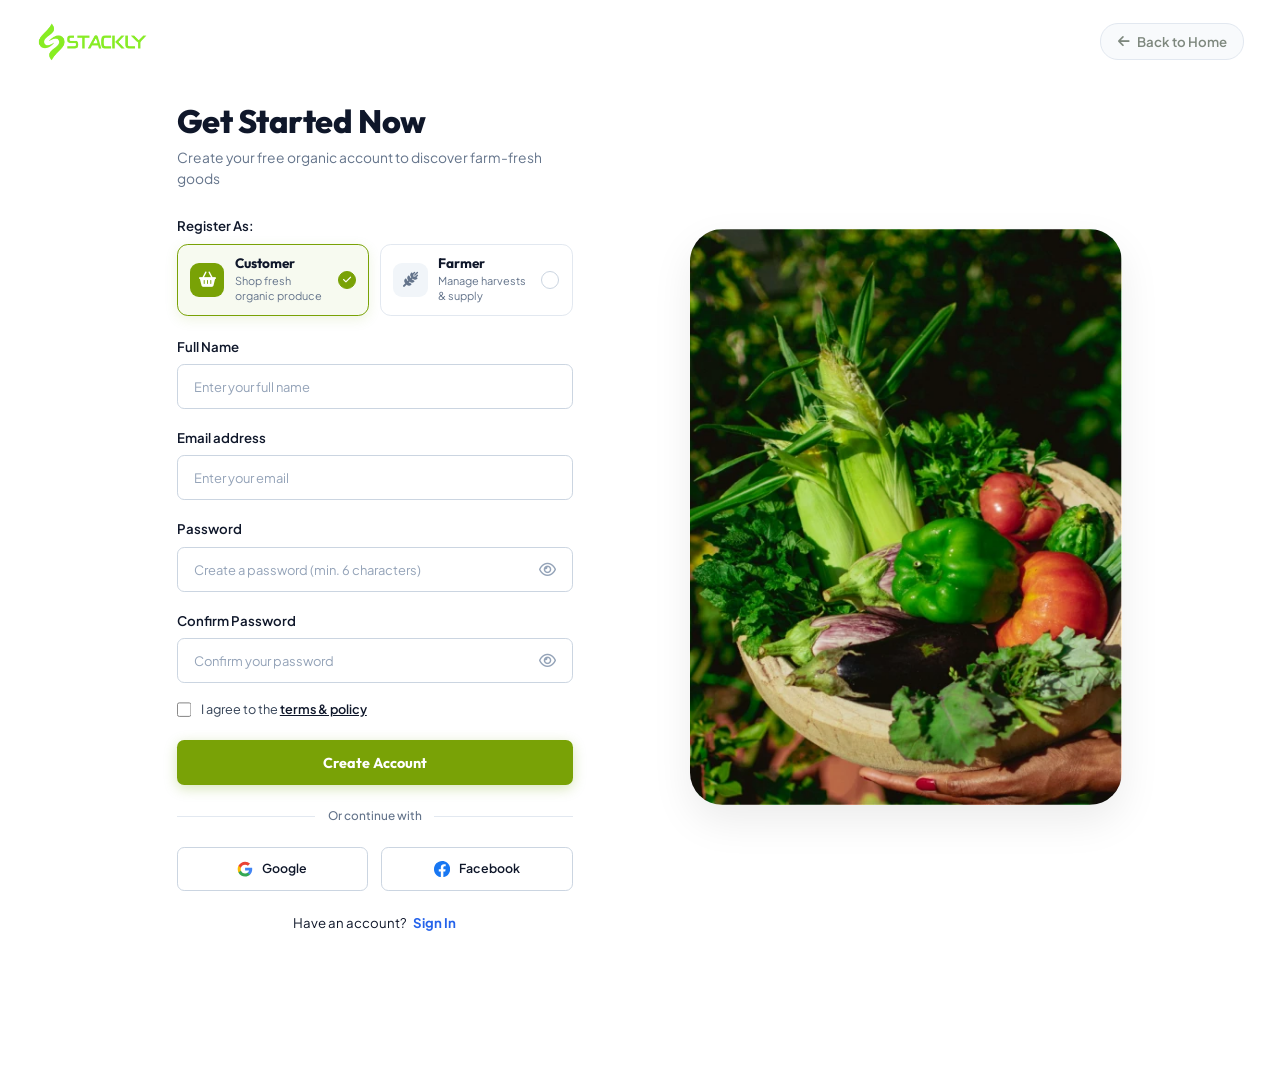
==== commit 77c51807: "Add files via upload" ====
--- a/signup.html
+++ b/signup.html
@@ -252,24 +252,6 @@
       });
     });
 
-function initPwdToggle(btnId, inputId, iconId) {
-      const btn = document.getElementById(btnId);
-      const input = document.getElementById(inputId);
-      const icon = document.getElementById(iconId);
-      if (btn && input) {
-        btn.addEventListener('click', (e) => {
-          e.preventDefault();
-          const isPassword = input.type === 'password';
-          input.type = isPassword ? 'text' : 'password';
-          if (icon) {
-            icon.classList.toggle('fa-eye', !isPassword);
-            icon.classList.toggle('fa-eye-slash', isPassword);
-          }
-        });
-      }
-    }
-    initPwdToggle('signupPwdToggle', 'signupPassword', 'signupPwdIcon');
-    initPwdToggle('signupConfirmPwdToggle', 'signupConfirmPassword', 'signupConfirmPwdIcon');
 
 let signupRedirectTimer = null;
     const signupFormEl = document.getElementById('signupForm');
--- a/style.css
+++ b/style.css
@@ -80,7 +80,7 @@
   line-height: 1.6;
   overflow-x: hidden;
   max-width: 100%;
-  zoom: 0.8;
+  zoom: 0.9;
 }
 
 html.filter-drawer-open,
@@ -4376,13 +4376,15 @@
  */
 
 body.page-404-body {
-  min-height: 100vh;
+  height: 100vh;
+  height: 100dvh;
   margin: 0;
   padding: 0;
-  overflow-x: hidden;
+  overflow: hidden;
   background-color: #F5F6EC;
   font-family: var(--font-body, 'Plus Jakarta Sans', sans-serif);
   color: #193820;
+  zoom: 1 !important;
 }
 
 .page-404-body {
@@ -4392,6 +4394,7 @@
   flex-direction: column;
   justify-content: space-between;
   box-sizing: border-box;
+  overflow: hidden;
 }
 
 main.page-404-main {
@@ -4403,7 +4406,8 @@
   display: flex;
   flex-direction: column;
   justify-content: space-between;
-  min-height: 0;
+  height: 100vh;
+  height: 100dvh;
   position: relative;
   overflow: hidden;
 }
@@ -4413,7 +4417,7 @@
   max-width: 1800px;
   width: 100%;
   margin: 0 auto;
-  padding: 8px 48px 0;
+  padding: 10px 48px 12px;
   box-sizing: border-box;
   display: grid;
   grid-template-columns: 1.15fr 1.25fr;
@@ -4431,18 +4435,18 @@
   max-width: 600px;
   justify-self: end; 
   margin-left: auto;
-  padding-left: clamp(60px, 8vw, 160px); 
+  padding-left: clamp(40px, 6vw, 120px); 
   margin-right: 12px;
 }
 
 .page-404-brand-logo {
   display: inline-block;
-  margin-bottom: 12px;
+  margin-bottom: 8px;
   text-decoration: none;
 }
 
 .page-404-brand-logo img {
-  height: clamp(62px, 5vw, 76px);
+  height: clamp(50px, 4vw, 66px);
   width: auto;
   display: block;
   transition: transform 0.25s ease;
@@ -4456,12 +4460,12 @@
   display: inline-flex;
   align-items: center;
   gap: 8px;
-  font-size: clamp(0.85rem, 1vw, 0.95rem);
+  font-size: clamp(0.8rem, 0.95vw, 0.9rem);
   font-weight: 800;
   color: #70A300;
   text-transform: uppercase;
   letter-spacing: 2px;
-  margin-bottom: 4px;
+  margin-bottom: 2px;
 }
 
 .page-404-tag svg,
@@ -4471,13 +4475,13 @@
 }
 
 .page-404-number-wrap {
-  margin: 2px 0 8px;
+  margin: 0 0 4px;
   display: inline-block;
   line-height: 1;
 }
 
 .page-404-num-img {
-  width: clamp(260px, 19vw, 320px);
+  width: clamp(230px, 17vw, 290px);
   max-width: 100%;
   height: auto;
   display: block;
@@ -4485,39 +4489,39 @@
 
 .page-404-title {
   font-family: var(--font-heading, 'Outfit', sans-serif);
-  font-size: clamp(2.4rem, 3.6vw, 3.4rem);
+  font-size: clamp(2.1rem, 3.2vw, 3rem);
   font-weight: 800;
   color: #111E13;
-  margin: 0 0 10px;
+  margin: 0 0 8px;
   line-height: 1.12;
   letter-spacing: -0.6px;
 }
 
 .page-404-desc {
-  font-size: clamp(1rem, 1.2vw, 1.12rem);
+  font-size: clamp(0.92rem, 1.1vw, 1.05rem);
   color: #555E54;
-  line-height: 1.55;
-  max-width: 560px;
-  margin: 0 0 24px;
+  line-height: 1.5;
+  max-width: 540px;
+  margin: 0 0 16px;
 }
 
 .page-404-actions {
   display: flex;
   align-items: center;
-  gap: 16px;
+  gap: 14px;
   flex-wrap: wrap;
 }
 
 .btn-404-home {
   display: inline-flex;
   align-items: center;
-  gap: 11px;
+  gap: 10px;
   background-color: #70A300;
   color: #FFFFFF;
   font-family: var(--font-heading, 'Outfit', sans-serif);
-  font-size: 1.05rem;
+  font-size: 1rem;
   font-weight: 700;
-  padding: 14px 32px;
+  padding: 12px 28px;
   border-radius: 9px;
   text-decoration: none;
   border: none;
@@ -4527,7 +4531,7 @@
 }
 
 .btn-404-home i {
-  font-size: 1.1rem;
+  font-size: 1.05rem;
 }
 
 .btn-404-home:hover {
@@ -4539,13 +4543,13 @@
 .btn-404-back {
   display: inline-flex;
   align-items: center;
-  gap: 9px;
+  gap: 8px;
   background-color: #FFFFFF;
   color: #193820;
   font-family: var(--font-heading, 'Outfit', sans-serif);
-  font-size: 1.05rem;
+  font-size: 1rem;
   font-weight: 700;
-  padding: 13px 26px;
+  padding: 11px 24px;
   border-radius: 9px;
   text-decoration: none;
   border: 1.5px solid #CBD5E1;
@@ -4581,7 +4585,7 @@
 
 .page-404-basket-img {
   width: 100%;
-  max-height: clamp(400px, 63vh, calc(100vh - 190px)); 
+  max-height: clamp(280px, 48vh, calc(100vh - 220px)); 
   height: auto;
   display: block;
   object-fit: contain;
@@ -4599,6 +4603,7 @@
   position: relative;
   z-index: 5;
   margin-top: auto;
+  padding-top: 0;
 }
 
 .page-404-wave-divider {
@@ -4610,7 +4615,7 @@
 
 .page-404-features-strip {
   background-color: #ECF0DE;
-  padding: 12px 64px 20px;
+  padding: 10px 64px 16px;
   position: relative;
   width: 100%;
   box-sizing: border-box;
@@ -5533,6 +5538,11 @@
   max-width: 440px;
   width: 100%;
   margin: 0 auto;
+}
+
+.auth-form {
+  width: 100%;
+  box-sizing: border-box;
 }
 
 .auth-heading {
@@ -5806,14 +5816,18 @@
 }
 
 .auth-role-group {
+  width: 100%;
+  box-sizing: border-box;
   margin-bottom: 22px;
 }
 
 .auth-role-selector {
   display: grid;
-  grid-template-columns: 1fr 1fr;
+  grid-template-columns: repeat(2, minmax(0, 1fr));
   gap: 12px;
   margin-top: 6px;
+  width: 100%;
+  box-sizing: border-box;
 }
 
 .role-option {
@@ -5821,12 +5835,16 @@
   border: 1.5px solid #E2E8F0;
   border-radius: 12px;
   padding: 12px 14px;
+  min-height: 70px;
   background: #FFFFFF;
   cursor: pointer;
   transition: all 0.25s cubic-bezier(0.16, 1, 0.3, 1);
   user-select: none;
   display: flex;
   align-items: center;
+  min-width: 0;
+  width: 100%;
+  box-sizing: border-box;
 }
 
 .role-option input[type="radio"] {
@@ -5841,6 +5859,7 @@
   align-items: center;
   gap: 12px;
   width: 100%;
+  min-width: 0;
 }
 
 .role-icon {
@@ -5852,7 +5871,7 @@
   display: flex;
   align-items: center;
   justify-content: center;
-  font-size: 1.1rem;
+  font-size: 1.05rem;
   transition: all 0.25s ease;
   flex-shrink: 0;
 }
@@ -5865,7 +5884,7 @@
 }
 
 .role-title {
-  font-size: 0.92rem;
+  font-size: 0.95rem;
   font-weight: 700;
   color: #0F172A;
   font-family: var(--font-heading, 'Outfit', sans-serif);
@@ -5873,12 +5892,12 @@
 }
 
 .role-subtitle {
-  font-size: 0.74rem;
+  font-size: 0.76rem;
   color: #64748B;
-  margin-top: 2px;
-  white-space: nowrap;
-  overflow: hidden;
-  text-overflow: ellipsis;
+  margin-top: 3px;
+  line-height: 1.35;
+  white-space: normal;
+  word-break: normal;
 }
 
 .role-check-indicator {
